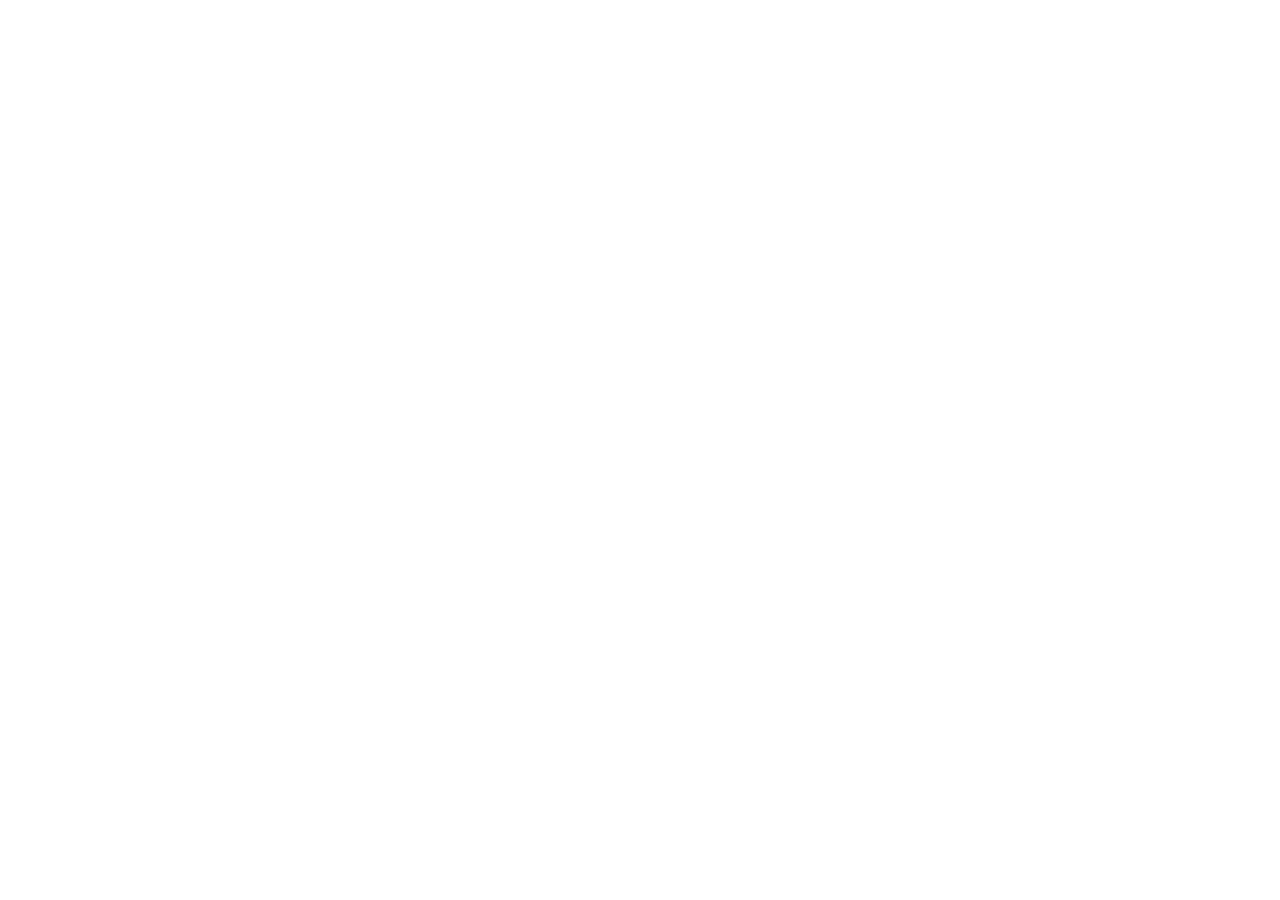
==== public/index.html @ 8d061d33 "Remove AI summaries so Dolly needs no API keys Summaries are now always generated in the browser fro" ====
<!doctype html>
<html lang="en">
<head>
  <meta charset="utf-8">
  <meta name="viewport" content="width=device-width, initial-scale=1, viewport-fit=cover">
  <title>Dolly — Record, polish, share</title>
  <meta name="description" content="Dolly: record your screen and camera, polish it with zooms, captions and instant summaries, and share.">
  <meta name="theme-color" content="#f5f5f7" media="(prefers-color-scheme: light)">
  <meta name="theme-color" content="#000000" media="(prefers-color-scheme: dark)">
  <link rel="icon" href="data:image/svg+xml,%3Csvg xmlns='http://www.w3.org/2000/svg' viewBox='0 0 32 32'%3E%3Cdefs%3E%3ClinearGradient id='g' x1='0' y1='0' x2='1' y2='1'%3E%3Cstop offset='0' stop-color='%237a78ff'/%3E%3Cstop offset='.45' stop-color='%235e5ce6'/%3E%3Cstop offset='1' stop-color='%23a35bf0'/%3E%3C/linearGradient%3E%3C/defs%3E%3Crect width='32' height='32' rx='9' fill='url(%23g)'/%3E%3Ccircle cx='16' cy='16' r='6' fill='white'/%3E%3C/svg%3E">
  <link rel="preconnect" href="https://fonts.googleapis.com">
  <link rel="preconnect" href="https://fonts.gstatic.com" crossorigin>
  <link href="https://fonts.googleapis.com/css2?family=Inter:wght@400;500;600;700&display=swap" rel="stylesheet">
  <link rel="stylesheet" href="css/tokens.css">
  <link rel="stylesheet" href="css/base.css">
  <link rel="stylesheet" href="css/home.css">
  <link rel="stylesheet" href="css/record.css">
  <link rel="stylesheet" href="css/editor.css">
  <link rel="stylesheet" href="css/panels.css">
  <link rel="stylesheet" href="css/timeline.css">
  <link rel="stylesheet" href="css/export.css">
  <link rel="stylesheet" href="css/share.css">
</head>
<body>
  <div id="app"></div>
  <noscript>Dolly needs JavaScript enabled.</noscript>
  <script type="module" src="js/main.js"></script>
</body>
</html>
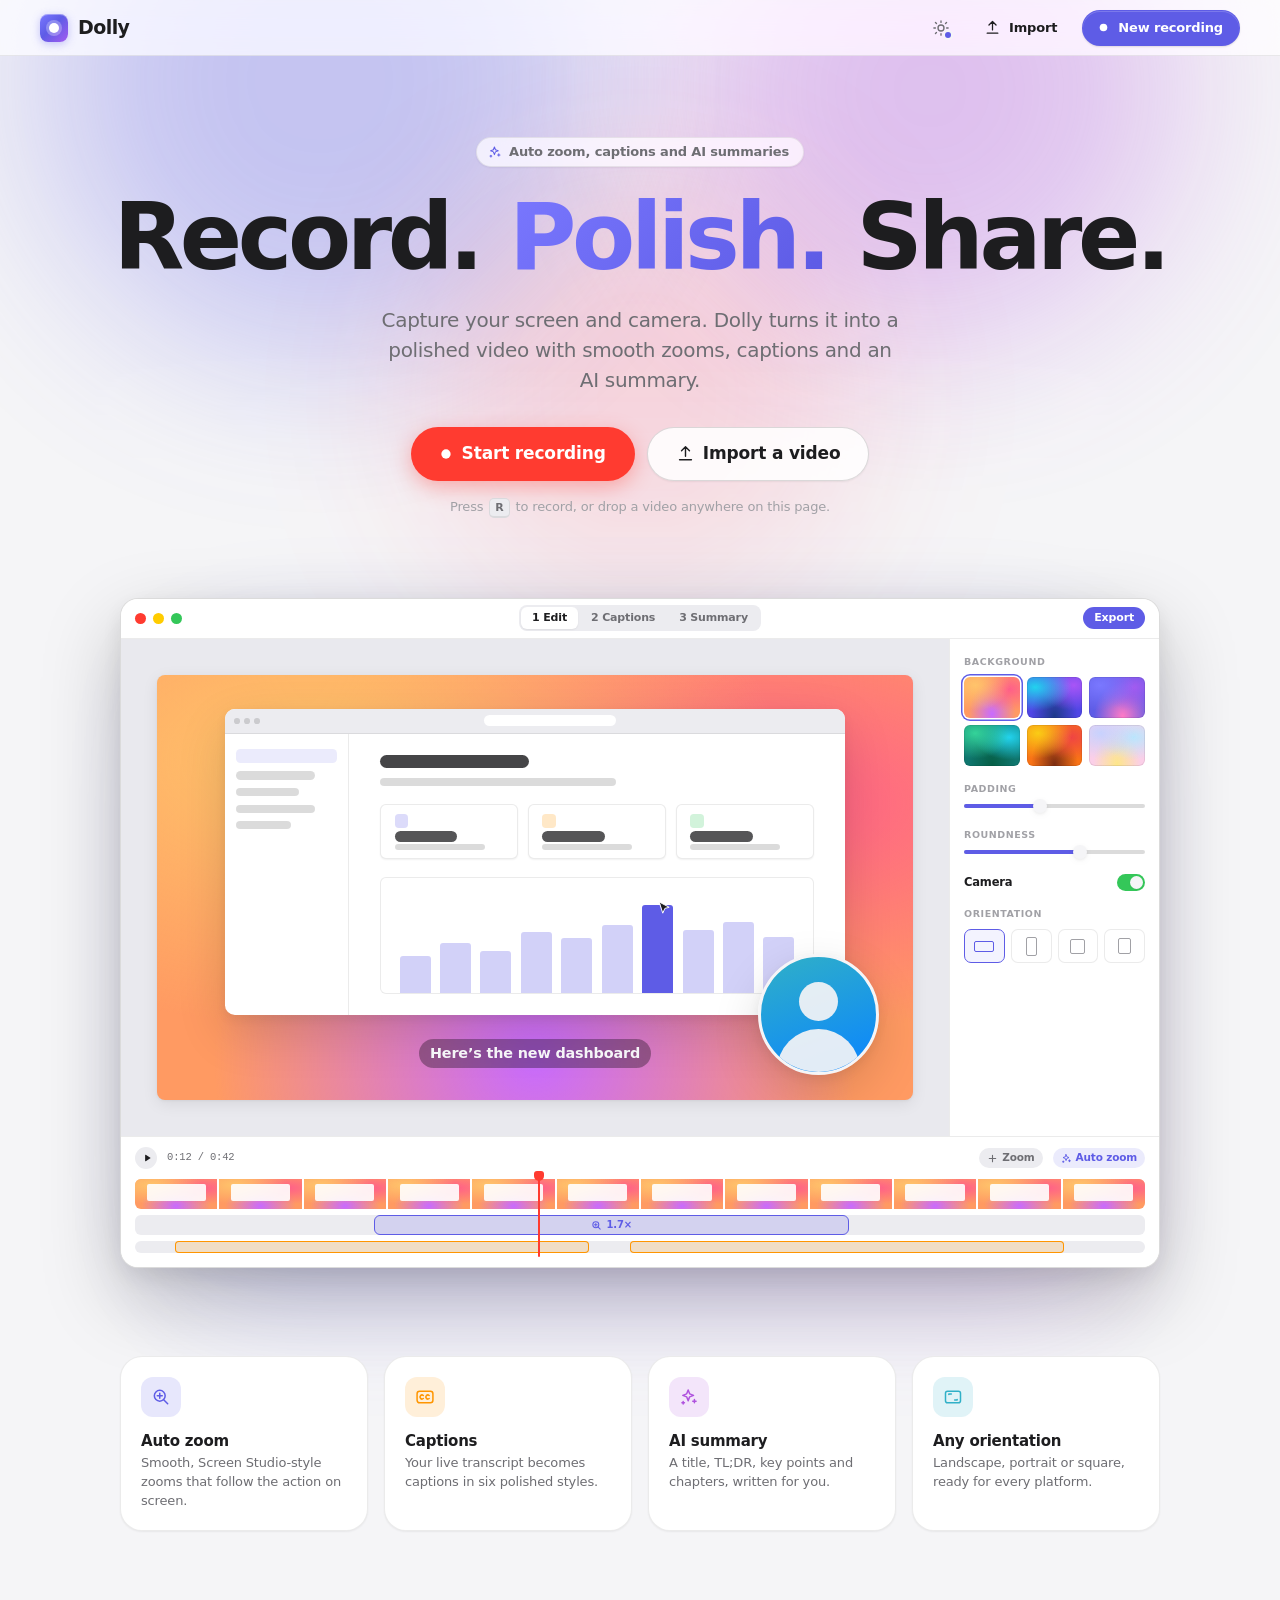
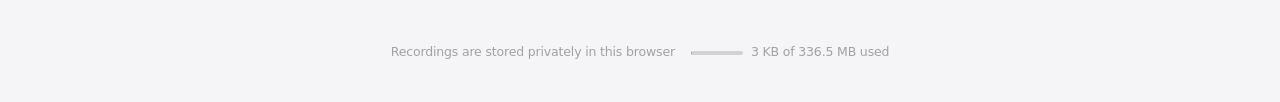
==== commit cd24cae4: "Dolly: screen recorder, editor and share links Loom-style recorder with a Screen Studio-style editor" ====
--- a/public/index.html
+++ b/public/index.html
@@ -4,7 +4,7 @@
   <meta charset="utf-8">
   <meta name="viewport" content="width=device-width, initial-scale=1, viewport-fit=cover">
   <title>Dolly — Record, polish, share</title>
-  <meta name="description" content="Dolly: record your screen and camera, polish it with zooms, captions and instant summaries, and share.">
+  <meta name="description" content="Dolly: record your screen and camera, polish it with zooms, captions and AI summaries, and share.">
   <meta name="theme-color" content="#f5f5f7" media="(prefers-color-scheme: light)">
   <meta name="theme-color" content="#000000" media="(prefers-color-scheme: dark)">
   <link rel="icon" href="data:image/svg+xml,%3Csvg xmlns='http://www.w3.org/2000/svg' viewBox='0 0 32 32'%3E%3Cdefs%3E%3ClinearGradient id='g' x1='0' y1='0' x2='1' y2='1'%3E%3Cstop offset='0' stop-color='%237a78ff'/%3E%3Cstop offset='.45' stop-color='%235e5ce6'/%3E%3Cstop offset='1' stop-color='%23a35bf0'/%3E%3C/linearGradient%3E%3C/defs%3E%3Crect width='32' height='32' rx='9' fill='url(%23g)'/%3E%3Ccircle cx='16' cy='16' r='6' fill='white'/%3E%3C/svg%3E">
--- a/public/css/tokens.css
+++ b/public/css/tokens.css
@@ -0,0 +1,187 @@
+/* Dolly design tokens — Apple-inspired, light + dark.
+   Every view stylesheet must use these variables; never hard-code colors. */
+
+:root {
+  color-scheme: light;
+
+  /* Brand */
+  --accent: #5e5ce6;            /* Dolly indigo */
+  --accent-hover: #4f4dd9;
+  --accent-pressed: #4341c4;
+  --accent-soft: rgba(94, 92, 230, 0.12);
+  --accent-softer: rgba(94, 92, 230, 0.07);
+  --accent-contrast: #ffffff;
+  --brand-gradient: linear-gradient(135deg, #7a78ff 0%, #5e5ce6 45%, #a35bf0 100%);
+
+  /* System colors */
+  --red: #ff3b30;
+  --red-soft: rgba(255, 59, 48, 0.12);
+  --orange: #ff9500;
+  --yellow: #ffcc00;
+  --green: #34c759;
+  --green-soft: rgba(52, 199, 89, 0.14);
+  --teal: #30b0c7;
+  --blue: #0a84ff;
+  --purple: #af52de;
+  --pink: #ff2d55;
+
+  /* Surfaces */
+  --bg: #f5f5f7;                /* page */
+  --bg-elevated: #ffffff;       /* cards, panels */
+  --bg-sunken: #ececf0;         /* wells, tracks */
+  --bg-hover: rgba(0, 0, 0, 0.04);
+  --bg-active: rgba(0, 0, 0, 0.07);
+  --material: rgba(255, 255, 255, 0.72);       /* frosted glass */
+  --material-thick: rgba(255, 255, 255, 0.86);
+  --scrim: rgba(0, 0, 0, 0.32);
+  --stage: #e9e9ee;             /* behind the editor preview */
+
+  /* Text */
+  --text: #1d1d1f;
+  --text-secondary: #6e6e73;
+  --text-tertiary: #a1a1a6;
+  --text-on-dark: #f5f5f7;
+
+  /* Lines */
+  --separator: rgba(0, 0, 0, 0.08);
+  --separator-strong: rgba(0, 0, 0, 0.14);
+  --focus-ring: 0 0 0 4px rgba(94, 92, 230, 0.28);
+
+  /* Editor tracks */
+  --track-zoom: #5e5ce6;
+  --track-zoom-soft: rgba(94, 92, 230, 0.18);
+  --track-caption: #ff9500;
+  --track-caption-soft: rgba(255, 149, 0, 0.18);
+  --playhead: #ff3b30;
+
+  /* Elevation */
+  --shadow-xs: 0 1px 2px rgba(0, 0, 0, 0.06);
+  --shadow-sm: 0 1px 3px rgba(0, 0, 0, 0.06), 0 2px 8px rgba(0, 0, 0, 0.04);
+  --shadow-md: 0 4px 16px rgba(0, 0, 0, 0.08), 0 1px 3px rgba(0, 0, 0, 0.05);
+  --shadow-lg: 0 18px 50px rgba(0, 0, 0, 0.14), 0 4px 12px rgba(0, 0, 0, 0.06);
+  --shadow-xl: 0 30px 80px rgba(0, 0, 0, 0.22), 0 8px 24px rgba(0, 0, 0, 0.08);
+
+  /* Shape */
+  --radius-xs: 6px;
+  --radius-sm: 8px;
+  --radius-md: 12px;
+  --radius-lg: 16px;
+  --radius-xl: 22px;
+  --radius-2xl: 28px;
+  --radius-pill: 999px;
+
+  /* Spacing (4pt grid) */
+  --space-1: 4px;
+  --space-2: 8px;
+  --space-3: 12px;
+  --space-4: 16px;
+  --space-5: 20px;
+  --space-6: 24px;
+  --space-8: 32px;
+  --space-10: 40px;
+  --space-12: 48px;
+  --space-16: 64px;
+
+  /* Type */
+  --font: -apple-system, BlinkMacSystemFont, "SF Pro Text", "SF Pro Display", "Inter", "Helvetica Neue", system-ui, sans-serif;
+  --font-display: -apple-system, BlinkMacSystemFont, "SF Pro Display", "Inter", "Helvetica Neue", system-ui, sans-serif;
+  --font-mono: ui-monospace, "SF Mono", SFMono-Regular, Menlo, monospace;
+  --text-xs: 11px;
+  --text-sm: 13px;
+  --text-md: 15px;
+  --text-lg: 17px;
+  --text-xl: 22px;
+  --text-2xl: 28px;
+  --text-3xl: 40px;
+  --text-4xl: 56px;
+
+  /* Motion */
+  --ease: cubic-bezier(0.25, 0.1, 0.25, 1);
+  --ease-out: cubic-bezier(0.16, 1, 0.3, 1);
+  --ease-spring: cubic-bezier(0.34, 1.56, 0.64, 1);
+  --dur-fast: 120ms;
+  --dur: 220ms;
+  --dur-slow: 420ms;
+
+  /* Layout */
+  --nav-height: 56px;
+  --inspector-width: 340px;
+}
+
+@media (prefers-color-scheme: dark) {
+  :root:not([data-theme="light"]) {
+    color-scheme: dark;
+    --accent: #7d7aff;
+    --accent-hover: #8f8cff;
+    --accent-pressed: #6c69f0;
+    --accent-soft: rgba(125, 122, 255, 0.18);
+    --accent-softer: rgba(125, 122, 255, 0.1);
+    --red: #ff453a;
+    --red-soft: rgba(255, 69, 58, 0.18);
+    --orange: #ff9f0a;
+    --green: #30d158;
+    --green-soft: rgba(48, 209, 88, 0.18);
+    --bg: #000000;
+    --bg-elevated: #1c1c1e;
+    --bg-sunken: #111113;
+    --bg-hover: rgba(255, 255, 255, 0.06);
+    --bg-active: rgba(255, 255, 255, 0.1);
+    --material: rgba(28, 28, 30, 0.72);
+    --material-thick: rgba(28, 28, 30, 0.88);
+    --scrim: rgba(0, 0, 0, 0.55);
+    --stage: #0b0b0d;
+    --text: #f5f5f7;
+    --text-secondary: #a1a1a6;
+    --text-tertiary: #6e6e73;
+    --separator: rgba(255, 255, 255, 0.09);
+    --separator-strong: rgba(255, 255, 255, 0.16);
+    --focus-ring: 0 0 0 4px rgba(125, 122, 255, 0.35);
+    --track-zoom: #7d7aff;
+    --track-zoom-soft: rgba(125, 122, 255, 0.24);
+    --track-caption: #ff9f0a;
+    --track-caption-soft: rgba(255, 159, 10, 0.22);
+    --shadow-xs: 0 1px 2px rgba(0, 0, 0, 0.4);
+    --shadow-sm: 0 1px 3px rgba(0, 0, 0, 0.4), 0 2px 8px rgba(0, 0, 0, 0.3);
+    --shadow-md: 0 4px 16px rgba(0, 0, 0, 0.45), 0 1px 3px rgba(0, 0, 0, 0.3);
+    --shadow-lg: 0 18px 50px rgba(0, 0, 0, 0.55), 0 4px 12px rgba(0, 0, 0, 0.35);
+    --shadow-xl: 0 30px 80px rgba(0, 0, 0, 0.65), 0 8px 24px rgba(0, 0, 0, 0.4);
+  }
+}
+
+:root[data-theme="dark"] {
+  color-scheme: dark;
+  --accent: #7d7aff;
+  --accent-hover: #8f8cff;
+  --accent-pressed: #6c69f0;
+  --accent-soft: rgba(125, 122, 255, 0.18);
+  --accent-softer: rgba(125, 122, 255, 0.1);
+  --red: #ff453a;
+  --red-soft: rgba(255, 69, 58, 0.18);
+  --orange: #ff9f0a;
+  --green: #30d158;
+  --green-soft: rgba(48, 209, 88, 0.18);
+  --bg: #000000;
+  --bg-elevated: #1c1c1e;
+  --bg-sunken: #111113;
+  --bg-hover: rgba(255, 255, 255, 0.06);
+  --bg-active: rgba(255, 255, 255, 0.1);
+  --material: rgba(28, 28, 30, 0.72);
+  --material-thick: rgba(28, 28, 30, 0.88);
+  --scrim: rgba(0, 0, 0, 0.55);
+  --stage: #0b0b0d;
+  --text: #f5f5f7;
+  --text-secondary: #a1a1a6;
+  --text-tertiary: #6e6e73;
+  --separator: rgba(255, 255, 255, 0.09);
+  --separator-strong: rgba(255, 255, 255, 0.16);
+  --focus-ring: 0 0 0 4px rgba(125, 122, 255, 0.35);
+  --track-zoom: #7d7aff;
+  --track-zoom-soft: rgba(125, 122, 255, 0.24);
+  --track-caption: #ff9f0a;
+  --track-caption-soft: rgba(255, 159, 10, 0.22);
+  --shadow-xs: 0 1px 2px rgba(0, 0, 0, 0.4);
+  --shadow-sm: 0 1px 3px rgba(0, 0, 0, 0.4), 0 2px 8px rgba(0, 0, 0, 0.3);
+  --shadow-md: 0 4px 16px rgba(0, 0, 0, 0.45), 0 1px 3px rgba(0, 0, 0, 0.3);
+  --shadow-lg: 0 18px 50px rgba(0, 0, 0, 0.55), 0 4px 12px rgba(0, 0, 0, 0.35);
+  --shadow-xl: 0 30px 80px rgba(0, 0, 0, 0.65), 0 8px 24px rgba(0, 0, 0, 0.4);
+}
--- a/public/css/base.css
+++ b/public/css/base.css
@@ -0,0 +1,260 @@
+/* Dolly base: reset, typography and shared components.
+   View-specific styles live in home.css / record.css / editor.css. */
+
+*, *::before, *::after { box-sizing: border-box; }
+html, body { height: 100%; }
+body {
+  margin: 0;
+  background: var(--bg);
+  color: var(--text);
+  font-family: var(--font);
+  font-size: var(--text-md);
+  line-height: 1.47;
+  letter-spacing: -0.011em;
+  -webkit-font-smoothing: antialiased;
+  -moz-osx-font-smoothing: grayscale;
+  text-rendering: optimizeLegibility;
+}
+img, svg, video, canvas { display: block; max-width: 100%; }
+button, input, select, textarea { font: inherit; color: inherit; letter-spacing: inherit; }
+button { cursor: pointer; }
+a { color: var(--accent); text-decoration: none; }
+a:hover { text-decoration: underline; }
+h1, h2, h3, h4 { margin: 0; font-family: var(--font-display); font-weight: 600; letter-spacing: -0.022em; line-height: 1.12; }
+p { margin: 0; }
+::selection { background: var(--accent-soft); }
+:focus-visible { outline: none; box-shadow: var(--focus-ring); }
+[hidden] { display: none !important; }
+
+#app { min-height: 100%; }
+
+/* Scrollbars */
+* { scrollbar-width: thin; scrollbar-color: var(--separator-strong) transparent; }
+*::-webkit-scrollbar { width: 10px; height: 10px; }
+*::-webkit-scrollbar-thumb { background: var(--separator-strong); border-radius: 10px; border: 3px solid transparent; background-clip: content-box; }
+
+/* Type helpers */
+.t-display { font-family: var(--font-display); font-size: var(--text-4xl); font-weight: 700; letter-spacing: -0.035em; line-height: 1.05; }
+.t-title { font-size: var(--text-2xl); font-weight: 600; letter-spacing: -0.025em; }
+.t-headline { font-size: var(--text-lg); font-weight: 600; letter-spacing: -0.02em; }
+.t-body { font-size: var(--text-md); }
+.t-caption { font-size: var(--text-sm); color: var(--text-secondary); }
+.t-micro { font-size: var(--text-xs); color: var(--text-tertiary); text-transform: uppercase; letter-spacing: 0.06em; font-weight: 600; }
+.t-mono { font-family: var(--font-mono); font-variant-numeric: tabular-nums; }
+.t-secondary { color: var(--text-secondary); }
+.t-gradient { background: var(--brand-gradient); -webkit-background-clip: text; background-clip: text; color: transparent; }
+
+/* Logo */
+.logo { display: inline-flex; align-items: center; gap: 10px; color: var(--text); font-weight: 650; font-size: 19px; letter-spacing: -0.03em; text-decoration: none !important; }
+.logo-mark { width: 28px; height: 28px; border-radius: 8px; background: var(--brand-gradient); display: grid; place-items: center; box-shadow: 0 2px 8px rgba(94, 92, 230, 0.35), inset 0 1px 0 rgba(255,255,255,0.35); }
+.logo-mark::after { content: ""; width: 10px; height: 10px; border-radius: 50%; background: #fff; box-shadow: 0 0 0 3px rgba(255,255,255,0.28); }
+
+/* Frosted nav */
+.nav {
+  position: sticky; top: 0; z-index: 50;
+  height: var(--nav-height);
+  display: flex; align-items: center; gap: var(--space-4);
+  padding: 0 var(--space-6);
+  background: var(--material);
+  backdrop-filter: saturate(180%) blur(20px);
+  -webkit-backdrop-filter: saturate(180%) blur(20px);
+  border-bottom: 1px solid var(--separator);
+}
+.nav-spacer { flex: 1; }
+
+/* Buttons */
+.btn {
+  --btn-h: 36px;
+  display: inline-flex; align-items: center; justify-content: center; gap: 8px;
+  height: var(--btn-h); padding: 0 16px;
+  border-radius: var(--radius-pill);
+  border: 1px solid transparent;
+  background: var(--bg-elevated);
+  color: var(--text);
+  font-size: var(--text-sm); font-weight: 560;
+  white-space: nowrap; user-select: none;
+  transition: background var(--dur-fast) var(--ease), transform var(--dur-fast) var(--ease), box-shadow var(--dur) var(--ease), opacity var(--dur) var(--ease), color var(--dur-fast) var(--ease);
+}
+.btn:active:not(:disabled) { transform: scale(0.97); }
+.btn:disabled { opacity: 0.45; cursor: not-allowed; }
+.btn svg { flex: none; }
+.btn-sm { --btn-h: 30px; padding: 0 12px; font-size: 12.5px; }
+.btn-lg { --btn-h: 46px; padding: 0 22px; font-size: var(--text-md); }
+.btn-xl { --btn-h: 54px; padding: 0 28px; font-size: var(--text-lg); font-weight: 600; }
+.btn-primary { background: var(--accent); color: var(--accent-contrast); box-shadow: 0 1px 2px rgba(0,0,0,0.12), inset 0 1px 0 rgba(255,255,255,0.18); }
+.btn-primary:hover:not(:disabled) { background: var(--accent-hover); }
+.btn-primary:active:not(:disabled) { background: var(--accent-pressed); }
+.btn-secondary { background: var(--bg-elevated); border-color: var(--separator-strong); box-shadow: var(--shadow-xs); }
+.btn-secondary:hover:not(:disabled) { background: var(--bg-hover); }
+.btn-tinted { background: var(--accent-soft); color: var(--accent); }
+.btn-tinted:hover:not(:disabled) { background: var(--accent-soft); filter: brightness(0.97); }
+.btn-ghost { background: transparent; }
+.btn-ghost:hover:not(:disabled) { background: var(--bg-hover); }
+.btn-danger { background: var(--red); color: #fff; }
+.btn-danger:hover:not(:disabled) { filter: brightness(0.95); }
+.btn-record { background: var(--red); color: #fff; box-shadow: 0 6px 20px rgba(255, 59, 48, 0.35); }
+.btn-record:hover:not(:disabled) { filter: brightness(1.05); }
+.btn-icon { width: var(--btn-h); padding: 0; border-radius: 50%; }
+.btn-icon.btn-square { border-radius: var(--radius-sm); }
+.btn-block { width: 100%; }
+
+/* Cards & panels */
+.card { background: var(--bg-elevated); border-radius: var(--radius-lg); box-shadow: var(--shadow-sm); border: 1px solid var(--separator); }
+.panel-section { padding: var(--space-5); border-bottom: 1px solid var(--separator); }
+.panel-section:last-child { border-bottom: 0; }
+.section-title { font-size: var(--text-xs); font-weight: 650; color: var(--text-secondary); text-transform: uppercase; letter-spacing: 0.06em; margin-bottom: var(--space-3); display: flex; align-items: center; justify-content: space-between; }
+
+/* Forms */
+.field { display: flex; flex-direction: column; gap: 6px; }
+.field + .field { margin-top: var(--space-4); }
+.label { font-size: var(--text-sm); font-weight: 560; color: var(--text); display: flex; justify-content: space-between; align-items: center; }
+.label .value { color: var(--text-secondary); font-weight: 500; font-variant-numeric: tabular-nums; }
+.input, .select, .textarea {
+  width: 100%; height: 36px; padding: 0 12px;
+  background: var(--bg-sunken); border: 1px solid transparent; border-radius: var(--radius-sm);
+  font-size: var(--text-sm); color: var(--text);
+  transition: border-color var(--dur-fast), box-shadow var(--dur-fast), background var(--dur-fast);
+}
+.textarea { height: auto; min-height: 80px; padding: 10px 12px; resize: vertical; line-height: 1.5; }
+.input:focus, .select:focus, .textarea:focus { outline: none; background: var(--bg-elevated); border-color: var(--accent); box-shadow: var(--focus-ring); }
+.select { appearance: none; -webkit-appearance: none; padding-right: 32px; cursor: pointer;
+  background-image: url("data:image/svg+xml,%3Csvg xmlns='http://www.w3.org/2000/svg' width='12' height='12' viewBox='0 0 24 24' fill='none' stroke='%238e8e93' stroke-width='2.5' stroke-linecap='round' stroke-linejoin='round'%3E%3Cpath d='m6 9 6 6 6-6'/%3E%3C/svg%3E");
+  background-repeat: no-repeat; background-position: right 12px center; }
+
+/* Segmented control (Apple style) */
+.segmented { display: flex; padding: 2px; gap: 2px; background: var(--bg-sunken); border-radius: 9px; position: relative; }
+.segmented button {
+  flex: 1; min-width: 0; height: 28px; padding: 0 10px; border: 0; border-radius: 7px;
+  background: transparent; color: var(--text-secondary);
+  font-size: 12.5px; font-weight: 560;
+  display: inline-flex; align-items: center; justify-content: center; gap: 6px;
+  transition: background var(--dur) var(--ease), color var(--dur) var(--ease), box-shadow var(--dur) var(--ease);
+}
+.segmented button:hover { color: var(--text); }
+.segmented button.active, .segmented button[aria-pressed="true"] { background: var(--bg-elevated); color: var(--text); box-shadow: 0 1px 3px rgba(0,0,0,0.12), 0 0 0 0.5px rgba(0,0,0,0.04); }
+.segmented.lg button { height: 34px; font-size: var(--text-sm); }
+
+/* Switch */
+.switch { position: relative; width: 42px; height: 26px; flex: none; display: inline-block; }
+.switch input { position: absolute; inset: 0; opacity: 0; margin: 0; cursor: pointer; z-index: 1; }
+.switch span { position: absolute; inset: 0; background: var(--separator-strong); border-radius: 26px; transition: background var(--dur) var(--ease); }
+.switch span::after { content: ""; position: absolute; width: 22px; height: 22px; top: 2px; left: 2px; border-radius: 50%; background: #fff; box-shadow: 0 2px 6px rgba(0,0,0,0.2); transition: transform var(--dur) var(--ease-out); }
+.switch input:checked + span { background: var(--green); }
+.switch input:checked + span::after { transform: translateX(16px); }
+.switch input:focus-visible + span { box-shadow: var(--focus-ring); }
+.toggle-row { display: flex; align-items: center; justify-content: space-between; gap: var(--space-3); min-height: 32px; font-size: var(--text-sm); font-weight: 520; }
+.toggle-row + .toggle-row { margin-top: var(--space-2); }
+
+/* Range slider */
+input[type="range"].slider { -webkit-appearance: none; appearance: none; width: 100%; height: 22px; background: transparent; cursor: pointer; --fill: 50%; }
+input[type="range"].slider::-webkit-slider-runnable-track { height: 4px; border-radius: 4px; background: linear-gradient(to right, var(--accent) var(--fill), var(--separator-strong) var(--fill)); }
+input[type="range"].slider::-webkit-slider-thumb { -webkit-appearance: none; width: 20px; height: 20px; margin-top: -8px; border-radius: 50%; background: #fff; box-shadow: 0 1px 4px rgba(0,0,0,0.25), 0 0 0 0.5px rgba(0,0,0,0.08); transition: transform var(--dur-fast); }
+input[type="range"].slider:active::-webkit-slider-thumb { transform: scale(1.1); }
+input[type="range"].slider::-moz-range-track { height: 4px; border-radius: 4px; background: var(--separator-strong); }
+input[type="range"].slider::-moz-range-progress { height: 4px; border-radius: 4px; background: var(--accent); }
+input[type="range"].slider::-moz-range-thumb { width: 20px; height: 20px; border: 0; border-radius: 50%; background: #fff; box-shadow: 0 1px 4px rgba(0,0,0,0.25); }
+
+/* Chips, badges, kbd */
+.chip { display: inline-flex; align-items: center; gap: 6px; height: 28px; padding: 0 12px; border-radius: var(--radius-pill); background: var(--bg-sunken); color: var(--text-secondary); font-size: 12.5px; font-weight: 560; border: 1px solid transparent; }
+.chip.active { background: var(--accent-soft); color: var(--accent); }
+.badge { display: inline-flex; align-items: center; gap: 4px; height: 20px; padding: 0 8px; border-radius: var(--radius-pill); font-size: 11px; font-weight: 650; background: var(--bg-sunken); color: var(--text-secondary); letter-spacing: 0.01em; }
+.badge-accent { background: var(--accent-soft); color: var(--accent); }
+.badge-red { background: var(--red-soft); color: var(--red); }
+.badge-green { background: var(--green-soft); color: var(--green); }
+.kbd { display: inline-flex; align-items: center; justify-content: center; min-width: 20px; height: 20px; padding: 0 5px; border-radius: 5px; font: 600 11px var(--font); color: var(--text-secondary); background: var(--bg-sunken); border: 1px solid var(--separator); border-bottom-width: 2px; }
+
+/* Swatches (backgrounds, colors) */
+.swatch-grid { display: grid; grid-template-columns: repeat(6, 1fr); gap: 8px; }
+.swatch { aspect-ratio: 1; border-radius: 10px; border: 0; padding: 0; position: relative; box-shadow: inset 0 0 0 1px rgba(0,0,0,0.08); transition: transform var(--dur-fast) var(--ease); background-size: cover; background-position: center; }
+.swatch:hover { transform: scale(1.06); }
+.swatch.active { box-shadow: 0 0 0 2px var(--bg-elevated), 0 0 0 4px var(--accent); }
+
+/* Option cards (caption styles, aspect ratios, sources) */
+.option-grid { display: grid; grid-template-columns: repeat(2, 1fr); gap: 10px; }
+.option-card { display: flex; flex-direction: column; gap: 8px; padding: 10px; border-radius: var(--radius-md); background: var(--bg-elevated); border: 1px solid var(--separator); text-align: left; transition: border-color var(--dur-fast), box-shadow var(--dur), transform var(--dur-fast); }
+.option-card:hover { border-color: var(--separator-strong); box-shadow: var(--shadow-sm); }
+.option-card.active { border-color: var(--accent); box-shadow: 0 0 0 3px var(--accent-soft); }
+.option-card .option-title { font-size: var(--text-sm); font-weight: 600; }
+.option-card .option-desc { font-size: 12px; color: var(--text-secondary); line-height: 1.35; }
+
+/* Components with their own box-shadow replace the global :focus-visible ring; restore it.
+   Must come after the component rules above so it wins at equal specificity. */
+.btn:focus-visible,
+.swatch:focus-visible,
+.option-card:focus-visible,
+.segmented button:focus-visible { box-shadow: var(--focus-ring); }
+.swatch.active:focus-visible { box-shadow: 0 0 0 2px var(--bg-elevated), 0 0 0 4px var(--accent), 0 0 0 8px var(--accent-soft); }
+
+/* Modal */
+.modal-backdrop { position: fixed; inset: 0; z-index: 200; background: var(--scrim); backdrop-filter: blur(8px); -webkit-backdrop-filter: blur(8px); display: grid; place-items: center; padding: var(--space-6); animation: fade-in var(--dur) var(--ease) both; }
+.modal { width: min(520px, 100%); max-height: calc(100vh - 48px); overflow: auto; background: var(--bg-elevated); border-radius: var(--radius-xl); box-shadow: var(--shadow-xl); border: 1px solid var(--separator); animation: modal-in var(--dur-slow) var(--ease-out) both; }
+.modal-header { padding: var(--space-6) var(--space-6) 0; display: flex; align-items: flex-start; justify-content: space-between; gap: var(--space-4); }
+.modal-header h2 { font-size: var(--text-xl); }
+.modal-header p { margin-top: 4px; color: var(--text-secondary); font-size: var(--text-sm); }
+.modal-body { padding: var(--space-6); }
+.modal-body:empty { padding: var(--space-6) 0 0; } /* confirm-only dialogs: a header-to-footer spacer, not a 48px band */
+.modal-footer { padding: 0 var(--space-6) var(--space-6); display: flex; justify-content: flex-end; gap: var(--space-2); }
+
+/* Popover menu */
+.menu { position: fixed; z-index: 300; min-width: 200px; padding: 6px; background: var(--material-thick); backdrop-filter: saturate(180%) blur(24px); -webkit-backdrop-filter: saturate(180%) blur(24px); border-radius: var(--radius-md); border: 1px solid var(--separator); box-shadow: var(--shadow-lg); animation: pop-in var(--dur) var(--ease-out) both; }
+.menu button { width: 100%; display: flex; align-items: center; gap: 10px; padding: 8px 10px; border: 0; border-radius: 7px; background: transparent; font-size: var(--text-sm); text-align: left; color: var(--text); }
+.menu button:hover { background: var(--accent); color: #fff; }
+.menu button.danger { color: var(--red); }
+.menu button.danger:hover { background: var(--red); color: #fff; }
+.menu button:focus-visible { background: var(--accent); color: #fff; box-shadow: none; }
+.menu button.danger:focus-visible { background: var(--red); color: #fff; }
+.menu hr { border: 0; height: 1px; background: var(--separator); margin: 5px 4px; }
+
+/* Toasts */
+.toast-stack { position: fixed; left: 50%; bottom: 28px; transform: translateX(-50%); z-index: 400; display: flex; flex-direction: column; align-items: center; gap: 8px; pointer-events: none; }
+.toast { pointer-events: auto; display: flex; align-items: center; gap: 10px; padding: 10px 16px; border-radius: var(--radius-pill); background: rgba(29, 29, 31, 0.92); color: #f5f5f7; font-size: var(--text-sm); font-weight: 520; box-shadow: var(--shadow-lg); backdrop-filter: blur(20px); animation: toast-in var(--dur-slow) var(--ease-out) both; }
+.toast.leaving { animation: toast-out var(--dur) var(--ease) both; }
+.toast .toast-icon { display: grid; place-items: center; }
+.toast.success .toast-icon { color: var(--green); }
+.toast.error .toast-icon { color: var(--red); }
+/* Persistent toasts (duration <= 0) carry a dismiss button. Toasts are dark in both themes,
+   so it follows the toast's own text color. */
+.toast.is-persistent { padding-right: 8px; }
+.toast .toast-close { --btn-h: 26px; flex: none; background: transparent; color: inherit; opacity: 0.7; }
+.toast .toast-close:hover:not(:disabled) { background: color-mix(in srgb, currentColor 14%, transparent); opacity: 1; }
+
+/* Tooltip: <button data-tip="Undo" data-tip-pos="bottom"> */
+[data-tip] { position: relative; }
+[data-tip]:hover::after {
+  content: attr(data-tip); position: absolute; left: 50%; bottom: calc(100% + 8px); transform: translateX(-50%);
+  white-space: nowrap; padding: 5px 9px; border-radius: 7px; background: rgba(29,29,31,0.94); color: #f5f5f7;
+  font-size: 11.5px; font-weight: 520; letter-spacing: 0; pointer-events: none; z-index: 500; box-shadow: var(--shadow-md);
+  animation: fade-in var(--dur-fast) var(--ease) 350ms both;
+}
+[data-tip][data-tip-pos="bottom"]:hover::after { bottom: auto; top: calc(100% + 8px); }
+
+/* Progress & loading */
+.spinner { width: 18px; height: 18px; border-radius: 50%; border: 2px solid var(--separator-strong); border-top-color: var(--accent); animation: spin 0.8s linear infinite; flex: none; }
+.progress { height: 6px; border-radius: 6px; background: var(--bg-sunken); overflow: hidden; }
+.progress > div { height: 100%; background: var(--brand-gradient); border-radius: inherit; transition: width var(--dur) var(--ease); }
+.skeleton { background: linear-gradient(90deg, var(--bg-sunken) 0%, var(--bg-hover) 50%, var(--bg-sunken) 100%); background-size: 200% 100%; animation: shimmer 1.4s ease-in-out infinite; border-radius: var(--radius-sm); }
+
+/* Empty state */
+.empty-state { display: flex; flex-direction: column; align-items: center; text-align: center; gap: var(--space-3); padding: var(--space-12) var(--space-6); color: var(--text-secondary); }
+.empty-state .empty-icon { width: 56px; height: 56px; border-radius: 16px; display: grid; place-items: center; background: var(--accent-soft); color: var(--accent); margin-bottom: var(--space-2); }
+.empty-state h3 { color: var(--text); font-size: var(--text-lg); }
+
+.divider { height: 1px; background: var(--separator); border: 0; margin: var(--space-4) 0; }
+.row { display: flex; align-items: center; gap: var(--space-2); }
+.grow { flex: 1; min-width: 0; }
+.sr-only { position: absolute; width: 1px; height: 1px; overflow: hidden; clip: rect(0 0 0 0); white-space: nowrap; }
+
+/* Keyframes */
+@keyframes spin { to { transform: rotate(360deg); } }
+@keyframes fade-in { from { opacity: 0; } to { opacity: 1; } }
+@keyframes modal-in { from { opacity: 0; transform: translateY(12px) scale(0.97); } to { opacity: 1; transform: none; } }
+@keyframes pop-in { from { opacity: 0; transform: scale(0.96); } to { opacity: 1; transform: none; } }
+@keyframes toast-in { from { opacity: 0; transform: translateY(16px) scale(0.96); } to { opacity: 1; transform: none; } }
+@keyframes toast-out { to { opacity: 0; transform: translateY(8px) scale(0.98); } }
+@keyframes shimmer { from { background-position: 200% 0; } to { background-position: -200% 0; } }
+@keyframes pulse-rec { 0%, 100% { opacity: 1; } 50% { opacity: 0.35; } }
+@keyframes rise-in { from { opacity: 0; transform: translateY(14px); } to { opacity: 1; transform: none; } }
+
+@media (prefers-reduced-motion: reduce) {
+  *, *::before, *::after { animation-duration: 1ms !important; animation-iteration-count: 1 !important; transition-duration: 1ms !important; }
+}
--- a/public/css/home.css
+++ b/public/css/home.css
@@ -0,0 +1,741 @@
+/* Home / library view. Every class is prefixed .home-* (see ARCHITECTURE.md). */
+
+.home {
+  --home-max: 1200px;
+  --home-gutter: var(--space-6);
+  --home-glow-opacity: 0.32;
+  position: relative;
+  min-height: 100vh;
+  min-height: 100dvh;
+  display: flex;
+  flex-direction: column;
+  isolation: isolate;
+}
+.home a.btn:hover { text-decoration: none; }
+
+/* ---------- Ambient glow (CSS-only mesh) ---------- */
+
+.home-glow {
+  position: absolute; top: 0; left: 0; right: 0;
+  height: 1000px;
+  overflow: hidden;
+  pointer-events: none;
+  z-index: -1;
+  -webkit-mask-image: linear-gradient(to bottom, black 35%, transparent 100%);
+  mask-image: linear-gradient(to bottom, black 35%, transparent 100%);
+  transition: opacity var(--dur-slow) var(--ease), height var(--dur-slow) var(--ease);
+}
+.home[data-state="library"] .home-glow,
+.home[data-state="loading"] .home-glow,
+.home[data-state="error"] .home-glow { height: 480px; opacity: 0.5; }
+.home-glow-blob {
+  position: absolute;
+  border-radius: 50%;
+  filter: blur(90px);
+  opacity: var(--home-glow-opacity);
+  will-change: transform;
+}
+.home-glow-a { width: 560px; height: 560px; top: -200px; left: calc(50% - 600px); background: var(--accent); animation: home-drift-a 22s ease-in-out infinite alternate; }
+.home-glow-b { width: 500px; height: 500px; top: -160px; left: calc(50% + 40px); background: var(--purple); animation: home-drift-b 27s ease-in-out infinite alternate; }
+.home-glow-c { width: 440px; height: 440px; top: 180px; left: calc(50% - 220px); background: var(--pink); opacity: calc(var(--home-glow-opacity) * 0.55); animation: home-drift-c 31s ease-in-out infinite alternate; }
+
+@keyframes home-drift-a { from { transform: translate3d(0, 0, 0) scale(1); } to { transform: translate3d(90px, 50px, 0) scale(1.12); } }
+@keyframes home-drift-b { from { transform: translate3d(0, 0, 0) scale(1.05); } to { transform: translate3d(-80px, 70px, 0) scale(0.95); } }
+@keyframes home-drift-c { from { transform: translate3d(-40px, 0, 0) scale(0.95); } to { transform: translate3d(60px, -50px, 0) scale(1.1); } }
+
+/* ---------- Nav ---------- */
+
+.home-nav {
+  gap: var(--space-2);
+  padding-inline: max(var(--home-gutter), calc((100% - var(--home-max)) / 2));
+}
+.home-nav .logo { margin-right: var(--space-4); flex: none; }
+.home-nav-btn { flex: none; }
+.home-nav-new svg { margin-left: -2px; }
+
+.home-search { position: relative; display: flex; align-items: center; flex: 0 1 248px; min-width: 0; margin-right: var(--space-2); }
+.home-search-icon { position: absolute; left: 10px; display: grid; color: var(--text-tertiary); pointer-events: none; }
+.home-search-input.input { height: 32px; padding: 0 32px; border-radius: 9px; background: var(--bg-hover); }
+.home-search-input.input:hover { background: var(--bg-active); }
+.home-search-input.input:focus { background: var(--bg-elevated); }
+.home-search-input::-webkit-search-cancel-button,
+.home-search-input::-webkit-search-decoration { -webkit-appearance: none; appearance: none; display: none; }
+.home-search-input::placeholder { color: var(--text-tertiary); }
+.home-search-kbd { position: absolute; right: 7px; height: 18px; min-width: 18px; font-size: 10.5px; pointer-events: none; transition: opacity var(--dur-fast) var(--ease); }
+.home-search:focus-within .home-search-kbd { opacity: 0; }
+.home-search-clear {
+  position: absolute; right: 7px;
+  width: 18px; height: 18px; padding: 0; border: 0; border-radius: 50%;
+  display: grid; place-items: center;
+  background: var(--text-tertiary); color: var(--bg-elevated);
+  transition: background var(--dur-fast) var(--ease);
+}
+.home-search-clear:hover { background: var(--text-secondary); }
+
+.home-theme { color: var(--text-secondary); flex: none; }
+.home-theme:hover:not(:disabled) { color: var(--text); }
+.home-theme.is-auto::before {
+  content: ""; position: absolute; right: 7px; bottom: 7px;
+  width: 6px; height: 6px; border-radius: 50%;
+  background: var(--accent); box-shadow: 0 0 0 2px var(--bg);
+}
+
+/* ---------- Layout ---------- */
+
+.home-main {
+  flex: 1;
+  width: 100%;
+  max-width: calc(var(--home-max) + 2 * var(--home-gutter));
+  margin: 0 auto;
+  padding: 0 var(--home-gutter) var(--space-12);
+}
+.home-rise { animation: rise-in 720ms var(--ease-out) both; }
+
+/* ---------- Interrupted-recording banner ---------- */
+
+.home-recover-host {
+  width: 100%;
+  max-width: calc(var(--home-max) + 2 * var(--home-gutter));
+  margin: 0 auto;
+  padding: var(--space-5) var(--home-gutter) 0;
+}
+.home-recover {
+  display: flex;
+  align-items: center;
+  gap: var(--space-3) var(--space-4);
+  padding: var(--space-3) var(--space-3) var(--space-3) var(--space-4);
+  border-radius: var(--radius-lg);
+  background: var(--material-thick);
+  -webkit-backdrop-filter: saturate(180%) blur(20px);
+  backdrop-filter: saturate(180%) blur(20px);
+  border: 1px solid var(--separator);
+  box-shadow: var(--shadow-sm);
+}
+.home-recover-icon {
+  flex: none;
+  width: 36px;
+  height: 36px;
+  border-radius: 50%;
+  display: grid;
+  place-items: center;
+  color: var(--orange);
+  background: color-mix(in srgb, var(--orange) 15%, transparent);
+}
+.home-recover-text { flex: 1; min-width: 0; }
+.home-recover-title { font-size: var(--text-md); letter-spacing: -0.012em; line-height: 1.3; }
+.home-recover-sub { margin-top: 2px; font-size: var(--text-sm); color: var(--text-secondary); }
+.home-recover-actions { flex: none; display: flex; align-items: center; gap: var(--space-2); }
+.home-recover-go { gap: 6px; }
+.home-recover-spinner { width: 13px; height: 13px; border-width: 1.5px; border-color: color-mix(in srgb, currentColor 25%, transparent); border-top-color: currentColor; }
+
+/* Toasts with an action (e.g. "Recovered … Open"); the toast itself lives in <body>. */
+.home-toast-msg { display: inline-flex; flex-wrap: wrap; align-items: center; gap: var(--space-2) var(--space-3); }
+
+/* ---------- Empty state: hero ---------- */
+
+.home-empty { padding-bottom: var(--space-8); }
+.home-hero { display: flex; flex-direction: column; align-items: center; text-align: center; padding-top: clamp(48px, 9vh, 104px); }
+.home-eyebrow {
+  display: inline-flex; align-items: center; gap: 7px;
+  height: 30px; padding: 0 14px 0 11px;
+  border-radius: var(--radius-pill);
+  background: var(--material); border: 1px solid var(--separator); box-shadow: var(--shadow-xs);
+  -webkit-backdrop-filter: saturate(180%) blur(12px); backdrop-filter: saturate(180%) blur(12px);
+  color: var(--text-secondary); font-size: var(--text-sm); font-weight: 560;
+}
+.home-eyebrow svg { color: var(--accent); }
+.home-hero-title {
+  margin-top: var(--space-6);
+  font-family: var(--font-display);
+  font-size: clamp(44px, 8.4vw, 92px);
+  font-weight: 700;
+  letter-spacing: -0.048em;
+  line-height: 1.02;
+  text-wrap: balance;
+}
+.home-hero-accent {
+  background: var(--brand-gradient);
+  background-size: 200% 200%;
+  -webkit-background-clip: text; background-clip: text;
+  -webkit-text-fill-color: transparent; color: transparent;
+  padding: 0 0.02em 0.06em;
+  animation: home-sheen 9s ease-in-out infinite alternate;
+}
+@keyframes home-sheen { from { background-position: 0% 50%; } to { background-position: 100% 50%; } }
+.home-hero-sub {
+  margin-top: var(--space-5);
+  max-width: 600px;
+  font-size: clamp(17px, 1.7vw, 20px);
+  line-height: 1.5;
+  letter-spacing: -0.016em;
+  color: var(--text-secondary);
+  text-wrap: pretty;
+}
+.home-hero-ctas { margin-top: var(--space-8); display: flex; flex-wrap: wrap; justify-content: center; gap: var(--space-3); }
+.home-cta { min-width: 214px; }
+.home-cta.btn-record svg { margin-left: -2px; }
+.home-cta.btn-secondary { background: var(--material-thick); -webkit-backdrop-filter: blur(12px); backdrop-filter: blur(12px); }
+.home-cta.btn-secondary:hover:not(:disabled) { background: var(--bg-elevated); }
+.home-hero-hint { margin-top: var(--space-4); font-size: var(--text-sm); color: var(--text-tertiary); }
+.home-hero-hint .kbd { margin: 0 2px; }
+
+/* ---------- Empty state: feature tiles ---------- */
+
+.home-features {
+  list-style: none;
+  margin: clamp(48px, 7vw, 88px) auto 0;
+  padding: 0;
+  max-width: 1040px;
+  display: grid;
+  grid-template-columns: repeat(4, minmax(0, 1fr));
+  gap: var(--space-4);
+}
+.home-feature {
+  padding: var(--space-5);
+  border-radius: var(--radius-xl);
+  background: var(--bg-elevated);
+  border: 1px solid var(--separator);
+  box-shadow: var(--shadow-xs);
+}
+.home-feature-icon {
+  width: 40px; height: 40px; border-radius: 12px;
+  display: grid; place-items: center;
+  margin-bottom: var(--space-4);
+  color: var(--home-tint);
+  background: var(--accent-soft);
+  background: color-mix(in srgb, var(--home-tint) 15%, transparent);
+}
+.home-feature-title { font-size: var(--text-md); font-weight: 600; letter-spacing: -0.015em; }
+.home-feature-text { margin-top: 4px; font-size: var(--text-sm); line-height: 1.45; color: var(--text-secondary); }
+
+.home-tint-accent { --home-tint: var(--accent); }
+.home-tint-orange { --home-tint: var(--orange); }
+.home-tint-purple { --home-tint: var(--purple); }
+.home-tint-teal { --home-tint: var(--teal); }
+.home-tint-green { --home-tint: var(--green); }
+
+/* ---------- Empty state: faux editor window ---------- */
+
+.home-mock-wrap { position: relative; width: 100%; max-width: 1040px; margin: clamp(48px, 7vw, 80px) auto 0; }
+.home-mock-wrap::before {
+  content: ""; position: absolute; inset: 10% 6% -3%; z-index: -1;
+  border-radius: 48px;
+  background: var(--brand-gradient);
+  filter: blur(64px);
+  opacity: 0.26;
+}
+.home-mock {
+  border-radius: 18px;
+  background: var(--bg-elevated);
+  border: 1px solid var(--separator-strong);
+  box-shadow: var(--shadow-xl);
+  overflow: hidden;
+  user-select: none;
+}
+
+.home-mock-bar {
+  height: 40px;
+  display: grid; grid-template-columns: 1fr auto 1fr; align-items: center;
+  padding: 0 14px;
+  background: var(--material-thick);
+  border-bottom: 1px solid var(--separator);
+}
+.home-mock-lights { display: flex; gap: 7px; }
+.home-mock-lights i { width: 11px; height: 11px; border-radius: 50%; background: var(--red); }
+.home-mock-lights i:nth-child(2) { background: var(--yellow); }
+.home-mock-lights i:nth-child(3) { background: var(--green); }
+.home-mock-steps { display: flex; gap: 2px; padding: 2px; border-radius: 8px; background: var(--bg-sunken); font-size: 11px; font-weight: 560; color: var(--text-secondary); }
+.home-mock-steps span { padding: 3px 11px; border-radius: 6px; white-space: nowrap; }
+.home-mock-steps .is-active { background: var(--bg-elevated); color: var(--text); box-shadow: var(--shadow-xs); }
+.home-mock-bar-end { justify-self: end; display: flex; align-items: center; }
+.home-mock-export {
+  display: inline-flex; align-items: center; height: 22px; padding: 0 11px;
+  border-radius: var(--radius-pill); background: var(--accent); color: var(--accent-contrast);
+  font-size: 11px; font-weight: 600;
+}
+
+.home-mock-main { display: grid; grid-template-columns: minmax(0, 1fr) 210px; }
+.home-mock-stage { display: grid; place-items: center; padding: clamp(14px, 3.2vw, 36px); background: var(--stage); }
+
+.home-mock-canvas {
+  position: relative;
+  width: 100%;
+  aspect-ratio: 16 / 9;
+  border-radius: 8px;
+  overflow: hidden;
+  container-type: inline-size;
+  box-shadow: var(--shadow-md);
+}
+
+/* The "recorded" app window inside the output frame. */
+.home-mock-screen {
+  position: absolute; left: 9%; right: 9%; top: 8%; bottom: 20%;
+  border-radius: 8px; border-radius: 1.3cqw;
+  overflow: hidden;
+  background: var(--bg-elevated);
+  box-shadow: var(--shadow-lg);
+}
+.home-mock-zoomer {
+  position: absolute; inset: 0;
+  transform-origin: 0 0;
+  animation: home-mock-zoom 10s infinite;
+}
+/* Crop is clamped inside the frame, like the renderer: focus (70%, 66%) at 1.7x. */
+@keyframes home-mock-zoom {
+  0%, 20% { transform: scale(1) translate(0, 0); animation-timing-function: cubic-bezier(0.65, 0, 0.35, 1); }
+  32%, 62% { transform: scale(1.7) translate(-40.6%, -36.6%); animation-timing-function: cubic-bezier(0.65, 0, 0.35, 1); }
+  74%, 100% { transform: scale(1) translate(0, 0); }
+}
+.home-mock-zoomer > * { position: absolute; }
+
+.home-mock-appbar {
+  left: 0; right: 0; top: 0; height: 8%;
+  display: flex; align-items: center; gap: 0.6cqw; padding: 0 1.2cqw;
+  background: var(--bg-sunken);
+  border-bottom: 1px solid var(--separator);
+}
+.home-mock-appbar i { width: 0.75cqw; height: 0.75cqw; border-radius: 50%; background: var(--separator-strong); }
+.home-mock-appbar b { margin-left: auto; margin-right: auto; width: 22%; height: 46%; border-radius: var(--radius-pill); background: var(--bg-elevated); }
+
+.home-mock-side {
+  left: 0; top: 8%; bottom: 0; width: 20%;
+  display: flex; flex-direction: column; gap: 1.1cqw;
+  padding: 2cqw 1.4cqw;
+  border-right: 1px solid var(--separator);
+}
+.home-mock-side i { height: 1.1cqw; width: 78%; border-radius: var(--radius-pill); background: var(--separator-strong); }
+.home-mock-side i:nth-child(3) { width: 62%; }
+.home-mock-side i:nth-child(5) { width: 54%; }
+.home-mock-side i.is-active { width: 100%; height: 1.9cqw; border-radius: 0.6cqw; background: var(--accent-soft); }
+
+.home-mock-heading { left: 25%; top: 15%; width: 24%; height: 4.4%; border-radius: var(--radius-pill); background: var(--text); opacity: 0.82; }
+.home-mock-subheading { left: 25%; top: 22.5%; width: 38%; height: 2.6%; border-radius: var(--radius-pill); background: var(--separator-strong); }
+
+.home-mock-stats { left: 25%; right: 5%; top: 31%; height: 18%; display: grid; grid-template-columns: repeat(3, 1fr); gap: 2.2%; }
+.home-mock-stat {
+  position: relative;
+  border-radius: 0.8cqw;
+  border: 1px solid var(--separator);
+  background: var(--bg-elevated);
+  box-shadow: var(--shadow-xs);
+}
+.home-mock-stat span {
+  position: absolute; left: 10%; top: 18%; width: 1.8cqw; height: 1.8cqw; border-radius: 0.5cqw;
+  background: var(--accent-soft);
+  background: color-mix(in srgb, var(--home-tint) 22%, transparent);
+}
+.home-mock-stat b { position: absolute; left: 10%; top: 50%; width: 46%; height: 1.4cqw; border-radius: var(--radius-pill); background: var(--text); opacity: 0.75; }
+.home-mock-stat i { position: absolute; left: 10%; top: 74%; width: 66%; height: 0.8cqw; border-radius: var(--radius-pill); background: var(--separator-strong); }
+
+.home-mock-chart {
+  left: 25%; right: 5%; top: 55%; bottom: 7%;
+  display: flex; align-items: flex-end; gap: 2.4%;
+  padding: 3% 3% 0;
+  border-radius: 0.8cqw;
+  border: 1px solid var(--separator);
+  background: var(--bg-elevated);
+}
+.home-mock-chart i { flex: 1; border-radius: 0.4cqw 0.4cqw 0 0; background: var(--accent); opacity: 0.28; }
+.home-mock-chart i.is-focus { opacity: 1; }
+
+.home-mock-cursor {
+  left: 70%; top: 63%;
+  width: 16px; height: 16px; width: 2.2cqw; height: 2.2cqw;
+  margin: -0.25cqw 0 0 -0.45cqw;
+  color: var(--text);
+  animation: home-mock-cursor 10s cubic-bezier(0.45, 0, 0.25, 1) infinite;
+  z-index: 2;
+}
+.home-mock-cursor svg { width: 100%; height: 100%; fill: var(--text); stroke: var(--bg-elevated); }
+.home-mock-cursor::after {
+  content: ""; position: absolute; left: 0; top: 0;
+  width: 2.6cqw; height: 2.6cqw; margin: -1.1cqw 0 0 -0.9cqw;
+  border-radius: 50%;
+  border: 0.3cqw solid var(--accent);
+  opacity: 0;
+  animation: home-mock-click 10s ease-out infinite;
+}
+@keyframes home-mock-cursor {
+  0% { left: 40%; top: 84%; }
+  16%, 64% { left: 70%; top: 63%; }
+  84% { left: 54%; top: 40%; }
+  100% { left: 40%; top: 84%; }
+}
+@keyframes home-mock-click {
+  0%, 17% { opacity: 0; transform: scale(0.3); }
+  19% { opacity: 0.9; transform: scale(0.6); }
+  27%, 100% { opacity: 0; transform: scale(1.7); }
+}
+
+.home-mock-cam {
+  position: absolute; right: 4.5%; bottom: 6%;
+  width: 16%; aspect-ratio: 1;
+  border-radius: 50%;
+  border: 2px solid var(--text-on-dark); border-width: 0.45cqw;
+  overflow: hidden;
+  background: linear-gradient(160deg, var(--teal), var(--blue));
+  box-shadow: var(--shadow-lg);
+}
+.home-mock-face::before,
+.home-mock-face::after { content: ""; position: absolute; background: var(--text-on-dark); opacity: 0.92; }
+.home-mock-face::before { left: 33%; top: 22%; width: 34%; height: 34%; border-radius: 50%; }
+.home-mock-face::after { left: 14%; top: 63%; width: 72%; height: 52%; border-radius: 50% 50% 0 0 / 70% 70% 0 0; }
+
+.home-mock-caption { position: absolute; left: 20%; right: 20%; bottom: 6%; height: 10%; display: grid; place-items: center; }
+.home-mock-cap {
+  grid-area: 1 / 1;
+  padding: 0.5cqw 1.5cqw;
+  border-radius: var(--radius-pill);
+  background: var(--scrim);
+  -webkit-backdrop-filter: blur(8px); backdrop-filter: blur(8px);
+  color: var(--text-on-dark);
+  font-size: 12px; font-size: 1.9cqw;
+  font-weight: 600;
+  letter-spacing: -0.01em;
+  white-space: nowrap;
+}
+.home-mock-cap-a { animation: home-cap-a 10s ease infinite; }
+.home-mock-cap-b { opacity: 0; animation: home-cap-b 10s ease infinite; }
+@keyframes home-cap-a { 0%, 44% { opacity: 1; transform: none; } 48%, 97% { opacity: 0; transform: translateY(15%); } 100% { opacity: 1; transform: none; } }
+@keyframes home-cap-b { 0%, 46% { opacity: 0; transform: translateY(15%); } 50%, 94% { opacity: 1; transform: none; } 98%, 100% { opacity: 0; } }
+
+.home-mock-inspector {
+  display: flex; flex-direction: column; gap: 16px;
+  padding: 16px 14px;
+  border-left: 1px solid var(--separator);
+  background: var(--bg-elevated);
+  font-size: 11.5px; font-weight: 560; color: var(--text);
+}
+.home-mock-label { margin-bottom: 8px; font-size: 9.5px; font-weight: 650; letter-spacing: 0.06em; text-transform: uppercase; color: var(--text-tertiary); }
+.home-mock-swatches { display: grid; grid-template-columns: repeat(3, 1fr); gap: 7px; }
+.home-mock-swatches i { aspect-ratio: 1.35; border-radius: 6px; box-shadow: inset 0 0 0 1px var(--separator); }
+.home-mock-swatches i.is-active { box-shadow: 0 0 0 1.5px var(--bg-elevated), 0 0 0 3px var(--accent); }
+.home-mock-slider { position: relative; height: 4px; margin: 6px 0 4px; border-radius: 4px; background: var(--separator-strong); }
+.home-mock-slider b { position: absolute; left: 0; top: 0; bottom: 0; width: var(--v); border-radius: inherit; background: var(--accent); }
+.home-mock-slider i {
+  position: absolute; top: 50%; left: var(--v);
+  width: 14px; height: 14px; margin: -7px 0 0 -7px; border-radius: 50%;
+  background: var(--text-on-dark); box-shadow: var(--shadow-sm);
+}
+.home-mock-row { display: flex; align-items: center; justify-content: space-between; }
+.home-mock-switch { position: relative; width: 28px; height: 17px; border-radius: 17px; background: var(--green); }
+.home-mock-switch::after {
+  content: ""; position: absolute; top: 2px; right: 2px; width: 13px; height: 13px; border-radius: 50%;
+  background: var(--text-on-dark); box-shadow: var(--shadow-xs);
+}
+.home-mock-aspects { display: grid; grid-template-columns: repeat(4, 1fr); gap: 6px; }
+.home-mock-aspects i {
+  display: grid; place-items: center; height: 34px;
+  border-radius: 7px; border: 1px solid var(--separator); background: var(--bg-elevated);
+}
+.home-mock-aspects i::after { content: ""; border: 1.5px solid var(--text-tertiary); border-radius: 2px; }
+.home-mock-aspects .home-mock-a169::after { width: 20px; height: 11px; }
+.home-mock-aspects .home-mock-a916::after { width: 11px; height: 19px; }
+.home-mock-aspects .home-mock-a11::after { width: 15px; height: 15px; }
+.home-mock-aspects .home-mock-a45::after { width: 13px; height: 16px; }
+.home-mock-aspects i.is-active { border-color: var(--accent); background: var(--accent-softer); }
+.home-mock-aspects i.is-active::after { border-color: var(--accent); }
+
+.home-mock-timeline { padding: 10px 14px 14px; border-top: 1px solid var(--separator); background: var(--bg-elevated); }
+.home-mock-transport { display: flex; align-items: center; gap: 10px; margin-bottom: 10px; font-size: 10.5px; color: var(--text-secondary); }
+.home-mock-play { width: 22px; height: 22px; border-radius: 50%; display: grid; place-items: center; background: var(--bg-sunken); color: var(--text); }
+.home-mock-play svg { margin-left: 1px; }
+.home-mock-time { font-family: var(--font-mono); font-variant-numeric: tabular-nums; }
+.home-mock-spacer { flex: 1; }
+.home-mock-chip {
+  display: inline-flex; align-items: center; gap: 4px; height: 20px; padding: 0 8px;
+  border-radius: var(--radius-pill); background: var(--bg-sunken); color: var(--text-secondary); font-weight: 600;
+}
+.home-mock-chip:last-child { background: var(--accent-soft); color: var(--accent); }
+.home-mock-tracks { position: relative; display: grid; gap: 6px; }
+.home-mock-film { display: flex; gap: 2px; height: 30px; overflow: hidden; border-radius: 6px; }
+.home-mock-film i { position: relative; flex: 1; }
+.home-mock-film i::after {
+  content: ""; position: absolute; left: 14%; right: 14%; top: 16%; bottom: 26%;
+  border-radius: 2px; background: var(--bg-elevated); opacity: 0.9;
+}
+.home-mock-track { position: relative; height: 20px; border-radius: 6px; background: var(--bg-sunken); }
+.home-mock-track-caps { height: 12px; }
+.home-mock-zoom {
+  position: absolute; top: 0; bottom: 0; left: 23.7%; width: 47%;
+  display: flex; align-items: center; justify-content: center; gap: 4px;
+  border-radius: 6px; border: 1px solid var(--track-zoom);
+  background: var(--track-zoom-soft); color: var(--track-zoom);
+  font-size: 10px; font-weight: 650; font-variant-numeric: tabular-nums;
+}
+.home-mock-capblock { position: absolute; top: 0; bottom: 0; border-radius: 4px; background: var(--track-caption-soft); box-shadow: inset 0 0 0 1px var(--track-caption); }
+.home-mock-capblock-a { left: 4%; width: 41%; }
+.home-mock-capblock-b { left: 49%; width: 43%; }
+.home-mock-playhead {
+  position: absolute; top: -4px; bottom: -4px; left: 40%;
+  width: 2px; margin-left: -1px; border-radius: 2px;
+  background: var(--playhead);
+  animation: home-mock-playhead 10s linear infinite;
+}
+.home-mock-playhead::before {
+  content: ""; position: absolute; top: -4px; left: 50%;
+  width: 10px; height: 10px; margin-left: -5px;
+  border-radius: 3px 3px 50% 50%;
+  background: var(--playhead);
+}
+@keyframes home-mock-playhead { from { left: 3%; } to { left: 97%; } }
+
+/* ---------- Library ---------- */
+
+.home-library { padding-top: clamp(28px, 5vw, 48px); }
+.home-lib-head { display: flex; align-items: flex-end; justify-content: space-between; gap: var(--space-4); margin-bottom: var(--space-6); }
+.home-lib-title { font-size: clamp(28px, 3.4vw, 36px); font-weight: 700; letter-spacing: -0.032em; }
+.home-lib-count { margin-top: 4px; font-size: var(--text-sm); color: var(--text-secondary); font-variant-numeric: tabular-nums; }
+
+.home-grid {
+  display: grid;
+  grid-template-columns: repeat(auto-fill, minmax(min(100%, 264px), 1fr));
+  gap: var(--space-6) var(--space-5);
+}
+
+.home-card {
+  position: relative;
+  display: flex; flex-direction: column;
+  min-width: 0;
+  border-radius: var(--radius-lg);
+  background: var(--bg-elevated);
+  border: 1px solid var(--separator);
+  box-shadow: var(--shadow-xs);
+  transition: transform var(--dur) var(--ease-out), box-shadow var(--dur) var(--ease-out), opacity var(--dur) var(--ease);
+}
+.home-card:hover { transform: translateY(-3px); box-shadow: var(--shadow-lg); }
+.home-card-enter { animation: rise-in 560ms var(--ease-out) both; }
+.home-card.is-deleting { opacity: 0.5; pointer-events: none; }
+
+.home-card-thumb {
+  position: relative;
+  aspect-ratio: 16 / 9;
+  overflow: hidden;
+  border-radius: calc(var(--radius-lg) - 1px) calc(var(--radius-lg) - 1px) 0 0;
+  background: var(--bg-sunken);
+}
+.home-card-thumb img { width: 100%; height: 100%; object-fit: cover; transition: transform var(--dur-slow) var(--ease-out); }
+.home-card:hover .home-card-thumb img { transform: scale(1.035); }
+.home-card-thumb::after {
+  content: ""; position: absolute; inset: 0;
+  background: var(--scrim);
+  opacity: 0;
+  transition: opacity var(--dur) var(--ease);
+}
+.home-card:hover .home-card-thumb::after { opacity: 0.5; }
+.home-card-placeholder { width: 100%; height: 100%; display: grid; place-items: center; background-size: cover; }
+.home-card-placeholder span {
+  width: 44px; height: 44px; border-radius: 50%;
+  display: grid; place-items: center;
+  background: var(--scrim); color: var(--text-on-dark);
+}
+.home-card-play {
+  position: absolute; left: 50%; top: 50%; z-index: 1;
+  width: 50px; height: 50px; margin: -25px 0 0 -25px;
+  display: grid; place-items: center;
+  border-radius: 50%;
+  background: var(--material-thick);
+  -webkit-backdrop-filter: saturate(180%) blur(14px); backdrop-filter: saturate(180%) blur(14px);
+  color: var(--text);
+  box-shadow: var(--shadow-md);
+  opacity: 0;
+  transform: scale(0.8);
+  transition: opacity var(--dur) var(--ease), transform var(--dur-slow) var(--ease-spring);
+}
+.home-card-play svg { margin-left: 3px; }
+.home-card:hover .home-card-play,
+.home-card:focus-within .home-card-play { opacity: 1; transform: none; }
+.home-card-duration {
+  position: absolute; right: 8px; bottom: 8px; z-index: 1;
+  display: inline-flex; align-items: center;
+  height: 22px; padding: 0 8px;
+  border-radius: var(--radius-pill);
+  /* Two scrim layers keep the label legible over bright thumbnails in light mode. */
+  background: linear-gradient(var(--scrim), var(--scrim)) var(--scrim);
+  -webkit-backdrop-filter: saturate(160%) blur(12px); backdrop-filter: saturate(160%) blur(12px);
+  color: var(--text-on-dark);
+  font-size: 11.5px; font-weight: 600; letter-spacing: 0.01em;
+  font-variant-numeric: tabular-nums;
+}
+
+/* Has a share link (project.share). */
+.home-card-shared {
+  position: absolute; left: 8px; top: 8px; z-index: 1;
+  display: inline-flex; align-items: center; gap: 4px;
+  height: 22px; padding: 0 8px 0 7px;
+  border-radius: var(--radius-pill);
+  background: var(--material-thick);
+  -webkit-backdrop-filter: saturate(180%) blur(12px); backdrop-filter: saturate(180%) blur(12px);
+  box-shadow: var(--shadow-xs);
+  color: var(--accent);
+  font-size: 11px; font-weight: 650; letter-spacing: 0.01em;
+}
+.home-card-shared > span { display: grid; }
+
+.home-card-meta { display: flex; align-items: center; gap: var(--space-2); padding: 12px 8px 13px 14px; min-width: 0; }
+.home-card-text { flex: 1; min-width: 0; }
+.home-card-link {
+  display: block;
+  font-size: 14.5px; font-weight: 600; letter-spacing: -0.012em;
+  color: var(--text);
+  white-space: nowrap; overflow: hidden; text-overflow: ellipsis;
+  text-decoration: none !important;
+}
+/* Stretched link: the whole card is one click/tab target. */
+.home-card-link::after { content: ""; position: absolute; inset: 0; z-index: 1; border-radius: var(--radius-lg); }
+.home-card-link:focus-visible { box-shadow: none; }
+.home-card-link:focus-visible::after { box-shadow: var(--focus-ring); }
+.home-card-link.home-flash { animation: home-flash 1100ms var(--ease-out); }
+@keyframes home-flash { from { color: var(--accent); } }
+.home-card-sub { display: flex; align-items: center; gap: 7px; margin-top: 2px; font-size: 12.5px; color: var(--text-secondary); }
+.home-card-date { white-space: nowrap; }
+.home-card-flag { position: relative; z-index: 2; display: grid; color: var(--text-tertiary); }
+.home-card-more { position: relative; z-index: 2; flex: none; color: var(--text-tertiary); }
+.home-card:hover .home-card-more,
+.home-card-more:focus-visible { color: var(--text-secondary); }
+
+.home-no-results { padding-top: var(--space-16); }
+
+.home-error { min-height: 60vh; justify-content: center; }
+.home-error p { max-width: 420px; }
+.home-error-actions { display: flex; flex-wrap: wrap; justify-content: center; gap: var(--space-2); margin-top: var(--space-3); }
+
+/* Skeleton */
+.home-card-skel { box-shadow: none; pointer-events: none; }
+.home-card-skel:hover { transform: none; box-shadow: none; }
+.home-skel-thumb { aspect-ratio: 16 / 9; border-radius: calc(var(--radius-lg) - 1px) calc(var(--radius-lg) - 1px) 0 0; }
+.home-skel-line { height: 12px; width: 72%; border-radius: 6px; }
+.home-skel-short { width: 38%; margin-top: 8px; }
+.home-skel-title { width: 150px; height: 34px; border-radius: 9px; }
+.home-skel-count { width: 120px; margin-top: 10px; }
+
+/* ---------- Footer ---------- */
+
+.home-footer {
+  display: flex; flex-wrap: wrap; align-items: center; justify-content: center;
+  gap: 6px 16px;
+  padding: var(--space-8) var(--home-gutter) var(--space-10);
+  font-size: 12.5px;
+  color: var(--text-tertiary);
+  text-align: center;
+}
+.home-storage { display: inline-flex; align-items: center; gap: 8px; font-variant-numeric: tabular-nums; }
+.home-meter { width: 52px; height: 4px; border-radius: 4px; overflow: hidden; background: var(--separator-strong); }
+.home-meter span { display: block; height: 100%; border-radius: inherit; background: var(--text-tertiary); }
+
+/* ---------- Drop overlay ---------- */
+
+.home-drop {
+  position: fixed; inset: 0; z-index: 150;
+  display: grid; place-items: stretch;
+  padding: var(--space-5);
+  background: var(--material);
+  -webkit-backdrop-filter: saturate(180%) blur(18px); backdrop-filter: saturate(180%) blur(18px);
+  pointer-events: none;
+  animation: fade-in 180ms var(--ease) both;
+}
+.home-drop-frame {
+  display: flex; flex-direction: column; align-items: center; justify-content: center;
+  gap: var(--space-2);
+  border: 2px dashed var(--accent);
+  border-radius: var(--radius-2xl);
+  background: var(--accent-softer);
+  text-align: center;
+  animation: pop-in 280ms var(--ease-out) both;
+}
+.home-drop-icon {
+  width: 76px; height: 76px; margin-bottom: var(--space-3);
+  display: grid; place-items: center;
+  border-radius: 24px;
+  background: var(--brand-gradient); color: var(--accent-contrast);
+  box-shadow: var(--shadow-lg);
+  animation: home-bob 1.8s ease-in-out infinite;
+}
+.home-drop-title { font-size: var(--text-2xl); font-weight: 700; letter-spacing: -0.03em; }
+.home-drop-text { font-size: var(--text-md); color: var(--text-secondary); }
+.home-drop.is-reject .home-drop-frame { border-color: var(--red); background: var(--red-soft); }
+.home-drop.is-reject .home-drop-icon { background: var(--red); animation: none; }
+@keyframes home-bob { 0%, 100% { transform: translateY(0); } 50% { transform: translateY(-6px); } }
+
+/* ---------- Import progress toast (lives in body, outside .home) ---------- */
+
+.home-import-toast {
+  --home-toast-track: var(--separator-strong);
+  width: min(360px, calc(100vw - 32px));
+  padding: 12px 18px 12px 14px;
+  gap: 12px;
+  border-radius: var(--radius-lg);
+}
+@supports (color: color-mix(in srgb, red 50%, transparent)) {
+  .home-import-toast { --home-toast-track: color-mix(in srgb, var(--text-on-dark) 20%, transparent); }
+}
+.home-import-spinner {
+  flex: none; width: 20px; height: 20px; border-radius: 50%;
+  border: 2px solid var(--home-toast-track);
+  border-top-color: var(--text-on-dark);
+  animation: spin 0.8s linear infinite;
+}
+.home-import-body { flex: 1; min-width: 0; display: grid; gap: 6px; }
+.home-import-title { font-weight: 600; white-space: nowrap; overflow: hidden; text-overflow: ellipsis; }
+.home-import-progress { height: 4px; background: var(--home-toast-track); }
+.home-import-step { font-size: 12px; opacity: 0.68; }
+.home-import-toast.home-nudge { animation: home-nudge 360ms var(--ease) both; }
+@keyframes home-nudge {
+  0%, 100% { transform: none; }
+  20% { transform: translateX(-6px); }
+  40% { transform: translateX(5px); }
+  60% { transform: translateX(-3px); }
+  80% { transform: translateX(2px); }
+}
+
+/* ---------- Responsive ---------- */
+
+@media (max-width: 960px) {
+  .home-features { grid-template-columns: repeat(2, minmax(0, 1fr)); }
+}
+@media (max-width: 860px) {
+  .home-mock-main { grid-template-columns: minmax(0, 1fr); }
+  .home-mock-inspector { display: none; }
+}
+@media (max-width: 720px) {
+  .home { --home-gutter: var(--space-4); }
+  .home-nav .logo { margin-right: var(--space-2); }
+  .home-btn-label { display: none; }
+  .home-nav-btn { width: var(--btn-h); padding: 0; border-radius: 50%; }
+  .home-nav-new svg { margin-left: 0; }
+  .home-search { margin-right: 0; }
+  .home-search-kbd { display: none; }
+  .home-grid { gap: var(--space-5) var(--space-4); }
+}
+@media (max-width: 560px) {
+  .home-mock-bar { grid-template-columns: 1fr auto; }
+  .home-mock-steps { display: none; }
+  .home-mock-chip { display: none; }
+  .home-mock-stage { padding: 12px; }
+  .home-hero-ctas { width: 100%; max-width: 420px; }
+  .home-cta { flex: 1 1 100%; min-width: 0; }
+  .home-recover { flex-wrap: wrap; }
+  .home-recover-text { flex-basis: calc(100% - 52px); }
+  .home-recover-actions { width: 100%; justify-content: flex-end; }
+  .home-features { grid-template-columns: minmax(0, 1fr); }
+  .home-glow-blob { filter: blur(70px); }
+  .home-glow-a { width: 380px; height: 380px; left: calc(50% - 330px); }
+  .home-glow-b { width: 340px; height: 340px; left: calc(50% - 10px); }
+  .home-glow-c { width: 300px; height: 300px; left: calc(50% - 150px); }
+}
+@media (max-width: 440px) {
+  .home-nav .logo { font-size: 0; gap: 0; }
+}
+/* No keyboard shortcut or drag-and-drop on touch-only devices. */
+@media (hover: none) and (pointer: coarse) {
+  .home-hero-hint { display: none; }
+}
+
+@media (prefers-reduced-motion: reduce) {
+  .home-glow-blob,
+  .home-hero-accent,
+  .home-mock *,
+  .home-mock *::before,
+  .home-mock *::after,
+  .home-drop-icon { animation: none !important; }
+}
--- a/public/css/record.css
+++ b/public/css/record.css
@@ -0,0 +1,442 @@
+/* Recording: setup card, live HUD, 3-2-1 countdown and the "Preparing your video…" state.
+   Every color comes from tokens.css so light and dark both work. */
+
+/* ------------------------------------------------------------ Setup page */
+
+.rec-page { min-height: 100vh; min-height: 100dvh; display: flex; flex-direction: column; }
+
+.rec-nav { gap: var(--space-3); }
+.rec-nav .logo { font-size: 17px; }
+.rec-back { gap: 2px; padding-left: 8px; margin-left: -8px; color: var(--text-secondary); }
+.rec-back:hover { color: var(--text); text-decoration: none; }
+.rec-nav-note { display: inline-flex; align-items: center; gap: 6px; font-size: 12px; font-weight: 520; color: var(--text-secondary); }
+.rec-nav-note svg { color: var(--green); }
+
+.rec-main {
+  position: relative; isolation: isolate; flex: 1;
+  display: flex; justify-content: center; align-items: flex-start;
+  padding: var(--space-10) var(--space-4) var(--space-12);
+}
+.rec-glow { position: absolute; inset: 0; z-index: -1; overflow: hidden; pointer-events: none; }
+.rec-glow::before, .rec-glow::after {
+  content: ""; position: absolute; left: 50%; border-radius: 50%; filter: blur(40px);
+}
+.rec-glow::before {
+  top: 40px; width: 760px; height: 560px; transform: translateX(-58%);
+  background: radial-gradient(closest-side, var(--accent-soft), transparent);
+}
+.rec-glow::after {
+  top: 300px; width: 560px; height: 460px; transform: translateX(-12%);
+  background: radial-gradient(closest-side, var(--red-soft), transparent); opacity: 0.75;
+}
+
+.rec-card {
+  width: min(560px, 100%);
+  display: flex; flex-direction: column; gap: var(--space-5);
+  padding: var(--space-6) var(--space-6) 0;
+  border-radius: var(--radius-xl);
+  box-shadow: var(--shadow-lg);
+  animation: rise-in var(--dur-slow) var(--ease-out) both;
+}
+.rec-head { display: flex; flex-direction: column; gap: 6px; }
+.rec-title { font-size: var(--text-2xl); font-weight: 700; letter-spacing: -0.032em; }
+.rec-sub { font-size: 14px; color: var(--text-secondary); }
+
+.rec-fieldset { min-width: 0; margin: 0; padding: 0; border: 0; display: flex; flex-direction: column; gap: var(--space-4); }
+
+/* Mode picker */
+.rec-modes button { gap: 7px; }
+.rec-mode-icon { display: grid; place-items: center; transition: color var(--dur) var(--ease); }
+.rec-modes button.active .rec-mode-icon { color: var(--accent); }
+.rec-modes button:disabled { opacity: 0.4; cursor: not-allowed; }
+.rec-mode-label { overflow: hidden; text-overflow: ellipsis; white-space: nowrap; }
+
+/* Preview: stylized desktop + live camera bubble, or a large camera view in 'cam' mode */
+.rec-preview {
+  position: relative; isolation: isolate; overflow: hidden;
+  aspect-ratio: 16 / 9;
+  border-radius: var(--radius-lg);
+  background: var(--bg-sunken);
+  box-shadow: inset 0 0 0 1px var(--separator);
+}
+.rec-desk {
+  position: absolute; inset: 0;
+  background:
+    radial-gradient(120% 90% at 8% 0%, var(--accent-soft), transparent 60%),
+    radial-gradient(80% 80% at 100% 15%, var(--red-soft), transparent 55%),
+    radial-gradient(100% 90% at 50% 115%, var(--accent-softer), transparent 60%),
+    var(--bg-sunken);
+  transition: opacity var(--dur-slow) var(--ease-out), transform var(--dur-slow) var(--ease-out);
+}
+.rec-preview[data-mode="cam"] .rec-desk { opacity: 0; transform: scale(1.05); }
+.rec-desk-window {
+  position: absolute; left: 7%; top: 11%; width: 64%; height: 76%;
+  display: flex; flex-direction: column; overflow: hidden;
+  background: var(--bg-elevated);
+  border: 1px solid var(--separator);
+  border-radius: 10px;
+  box-shadow: var(--shadow-md);
+}
+.rec-desk-bar { flex: none; height: 18px; display: flex; align-items: center; gap: 5px; padding: 0 9px; border-bottom: 1px solid var(--separator); }
+.rec-desk-bar i { width: 7px; height: 7px; border-radius: 50%; background: var(--red); }
+.rec-desk-bar i:nth-child(2) { background: var(--yellow); }
+.rec-desk-bar i:nth-child(3) { background: var(--green); }
+.rec-desk-url { width: 34%; height: 7px; margin: 0 auto; border-radius: 4px; background: var(--bg-sunken); }
+.rec-desk-body { flex: 1; min-height: 0; display: flex; }
+.rec-desk-side { width: 24%; display: flex; flex-direction: column; gap: 7px; padding: 10px 8px; border-right: 1px solid var(--separator); }
+.rec-desk-side i { height: 6px; border-radius: 3px; background: var(--bg-sunken); }
+.rec-desk-side i:first-child { background: var(--accent-soft); }
+.rec-desk-side i:nth-child(2n) { width: 70%; }
+.rec-desk-content { flex: 1; min-width: 0; display: flex; flex-direction: column; gap: 7px; padding: 11px 13px 13px; }
+.rec-desk-heading { width: 46%; height: 9px; border-radius: 5px; background: var(--separator-strong); }
+.rec-desk-line { height: 6px; border-radius: 3px; background: var(--bg-sunken); }
+.rec-desk-line.is-short { width: 72%; }
+.rec-desk-cards { flex: 1; min-height: 0; display: grid; grid-template-columns: repeat(3, 1fr); gap: 7px; margin-top: 4px; }
+.rec-desk-cards i { border-radius: 7px; background: var(--bg-sunken); }
+.rec-desk-cards i:first-child { background: var(--accent-soft); }
+.rec-desk-cursor { position: absolute; left: 52%; top: 55%; color: var(--text); animation: rec-cursor 7s var(--ease) infinite; }
+.rec-desk-cursor svg path { fill: var(--bg-elevated); }
+@keyframes rec-cursor {
+  0%, 100% { transform: translate(0, 0); }
+  30% { transform: translate(22px, -14px); }
+  62% { transform: translate(-12px, 10px); }
+}
+
+.rec-cam {
+  position: absolute; z-index: 1; overflow: hidden;
+  /* A square bubble inside the 16:9 preview: 21% of the width = 37.33% of the height. */
+  right: 3.5%; bottom: 6.2%; width: 21%; height: 37.33%;
+  border-radius: 50%;
+  background: var(--bg-elevated);
+  box-shadow: 0 0 0 3px var(--accent-contrast), var(--shadow-lg);
+  transition:
+    width var(--dur-slow) var(--ease-out), height var(--dur-slow) var(--ease-out),
+    right var(--dur-slow) var(--ease-out), bottom var(--dur-slow) var(--ease-out),
+    border-radius var(--dur-slow) var(--ease-out), box-shadow var(--dur-slow) var(--ease-out),
+    opacity var(--dur) var(--ease), transform var(--dur-slow) var(--ease-out);
+}
+.rec-preview[data-mode="cam"] .rec-cam { right: 0; bottom: 0; width: 100%; height: 100%; border-radius: 0; box-shadow: none; background: var(--bg-sunken); }
+.rec-preview[data-mode="screen"] .rec-cam { opacity: 0; transform: scale(0.6); pointer-events: none; }
+.rec-cam[data-status="loading"] {
+  background: linear-gradient(90deg, var(--bg-sunken) 0%, var(--bg-hover) 50%, var(--bg-sunken) 100%);
+  background-size: 200% 100%;
+  animation: shimmer 1.4s ease-in-out infinite;
+}
+.rec-cam-video {
+  position: absolute; inset: 0; width: 100%; height: 100%; max-width: none;
+  object-fit: cover; transform: scaleX(-1);
+  opacity: 0; transition: opacity var(--dur) var(--ease);
+}
+.rec-cam[data-status="live"] .rec-cam-video { opacity: 1; }
+.rec-cam-ph {
+  position: absolute; inset: 0; padding: var(--space-3);
+  display: flex; flex-direction: column; align-items: center; justify-content: center; gap: var(--space-2);
+  text-align: center; color: var(--text-secondary);
+}
+.rec-cam[data-status="live"] .rec-cam-ph { display: none; }
+.rec-cam-icon { width: 44px; height: 44px; border-radius: 50%; display: grid; place-items: center; background: var(--bg-sunken); color: var(--text-secondary); }
+.rec-cam[data-status="loading"] .rec-cam-icon { background: transparent; color: var(--text-tertiary); }
+.rec-cam-msg, .rec-cam-ph .btn { display: none; }
+.rec-preview[data-mode="cam"] .rec-cam-icon { width: 56px; height: 56px; background: var(--bg-elevated); box-shadow: var(--shadow-sm); }
+/* Text only fits once the bubble has grown, so it fades in after the resize. */
+.rec-preview[data-mode="cam"] .rec-cam-msg { display: block; max-width: 320px; font-size: var(--text-sm); animation: fade-in var(--dur) var(--ease) 320ms both; }
+.rec-preview[data-mode="cam"] .rec-cam[data-status="error"] .rec-cam-ph .btn:not([hidden]) { display: inline-flex; margin-top: var(--space-1); animation: fade-in var(--dur) var(--ease) 320ms both; }
+
+/* Grouped lists (macOS System Settings style) */
+.rec-group {
+  overflow: hidden;
+  border-radius: var(--radius-md);
+  background: var(--bg-hover);
+  border: 1px solid var(--separator);
+}
+.rec-row { position: relative; display: flex; align-items: center; gap: var(--space-3); min-height: 52px; margin: 0; padding: 10px 14px; }
+label.rec-row { cursor: pointer; }
+.rec-row:not([hidden]) ~ .rec-row:not([hidden])::before {
+  content: ""; position: absolute; top: 0; right: 0; left: 54px; height: 1px; background: var(--separator);
+}
+.rec-tile { flex: none; width: 28px; height: 28px; border-radius: 7px; display: grid; place-items: center; color: var(--accent-contrast); background: var(--accent); box-shadow: var(--shadow-xs); }
+.rec-tile-green { background: var(--green); }
+.rec-tile-orange { background: var(--orange); }
+.rec-tile-pink { background: var(--pink); }
+.rec-tile-purple { background: var(--purple); }
+.rec-tile-blue { background: var(--blue); }
+.rec-tile-teal { background: var(--teal); }
+.rec-row-main { flex: 1; min-width: 0; display: flex; flex-direction: column; align-items: flex-start; gap: 2px; }
+.rec-row-title { font-size: var(--text-sm); font-weight: 560; line-height: 1.3; }
+.rec-row-desc { font-size: 12px; line-height: 1.35; color: var(--text-secondary); }
+.rec-row.is-disabled { cursor: default; }
+.rec-row.is-disabled .rec-tile, .rec-row.is-disabled .rec-row-title, .rec-row.is-disabled .switch { opacity: 0.45; }
+.rec-row.is-disabled .switch input { cursor: default; }
+.rec-select {
+  flex: none; width: 248px; max-width: 56%; height: 32px;
+  background-color: var(--bg-elevated);
+  border-color: var(--separator);
+  box-shadow: var(--shadow-xs);
+  text-overflow: ellipsis;
+}
+.rec-select:disabled { opacity: 0.6; cursor: default; }
+
+/* Mic level meter */
+.rec-meter { display: inline-flex; align-items: center; gap: 2px; height: 9px; margin-top: 3px; }
+.rec-meter i { width: 3px; height: 100%; border-radius: 2px; background: var(--separator-strong); transition: background-color 90ms linear; }
+.rec-meter i.on { background: var(--green); }
+.rec-meter i.hot.on { background: var(--yellow); }
+.rec-meter i.peak.on { background: var(--orange); }
+.rec-meter.is-off { opacity: 0.45; }
+.rec-meter.sm { height: 10px; margin: 0; }
+.rec-meter.sm i { width: 2.5px; }
+
+/* Inline notices (unsupported browser, permissions, start errors) */
+.rec-notices { display: flex; flex-direction: column; gap: var(--space-2); }
+.rec-notices:empty { display: none; }
+.rec-notice {
+  display: flex; align-items: flex-start; gap: 10px; padding: 10px 12px;
+  border-radius: var(--radius-md);
+  background: var(--bg-sunken);
+  font-size: var(--text-sm); line-height: 1.4;
+  animation: rise-in var(--dur) var(--ease-out) both;
+}
+.rec-notice-icon { flex: none; height: 20px; display: grid; place-items: center; color: var(--text-secondary); }
+.rec-notice-text { flex: 1; min-width: 0; padding-top: 1px; }
+.rec-notice.is-info { background: var(--accent-softer); }
+.rec-notice.is-info .rec-notice-icon { color: var(--accent); }
+.rec-notice.is-warn .rec-notice-icon { color: var(--orange); }
+.rec-notice.is-error { background: var(--red-soft); }
+.rec-notice.is-error .rec-notice-icon { color: var(--red); }
+.rec-notice-action { flex: none; margin: -4px -6px -4px 0; color: var(--accent); }
+/* Notices with two buttons (interrupted recording: Discard / Recover) wrap them under the text when narrow. */
+.rec-notice.has-actions { flex-wrap: wrap; }
+.rec-notice.has-actions .rec-notice-text { flex: 1 1 220px; }
+.rec-notice-actions { flex: none; display: flex; align-items: center; gap: var(--space-2); margin: -4px -6px -4px auto; }
+.rec-notice-actions .rec-notice-action { margin: 0; }
+
+/* Start button: sticks to the bottom of the viewport on short screens */
+.rec-cta {
+  position: sticky; bottom: 0; z-index: 2;
+  display: flex; flex-direction: column; align-items: center; gap: var(--space-3);
+  margin: 0 calc(-1 * var(--space-6));
+  padding: var(--space-2) var(--space-6) var(--space-5);
+  border-radius: 0 0 var(--radius-xl) var(--radius-xl);
+  background: linear-gradient(to bottom, transparent, var(--bg-elevated) 24%);
+}
+.rec-start { --btn-h: 56px; gap: 10px; letter-spacing: -0.01em; }
+.rec-start-dot {
+  width: 14px; height: 14px; border-radius: 50%;
+  background: var(--accent-contrast);
+  box-shadow: 0 0 0 4px color-mix(in srgb, var(--accent-contrast) 28%, transparent);
+  transition: transform var(--dur) var(--ease-spring);
+}
+.rec-start:hover:not(:disabled) .rec-start-dot { transform: scale(1.12); }
+.rec-start.is-busy:disabled { opacity: 0.85; cursor: progress; }
+.rec-btn-spinner {
+  width: 16px; height: 16px; border-radius: 50%;
+  border: 2px solid currentColor; border-right-color: transparent;
+  animation: spin 0.8s linear infinite;
+}
+.rec-hint { min-height: 20px; display: flex; align-items: center; justify-content: center; flex-wrap: wrap; gap: 6px; font-size: 12px; text-align: center; color: var(--text-tertiary); }
+
+/* ------------------------------------------------------------ Live HUD */
+
+.rec-hud {
+  position: relative; isolation: isolate; overflow: hidden;
+  min-height: 100vh; min-height: 100dvh;
+  display: grid; grid-template-rows: auto 1fr auto;
+}
+.rec-hud-glow {
+  position: absolute; inset: 0; z-index: -1; pointer-events: none;
+  background:
+    radial-gradient(640px 440px at 50% 36%, var(--red-soft), transparent 70%),
+    radial-gradient(900px 600px at 50% 112%, var(--accent-softer), transparent 70%);
+  transition: opacity var(--dur-slow) var(--ease);
+}
+.rec-hud[data-state="paused"] .rec-hud-glow, .rec-hud[data-state="countdown"] .rec-hud-glow { opacity: 0.35; }
+.rec-hud-top { display: flex; align-items: center; gap: var(--space-3); padding: var(--space-4) var(--space-6); }
+.rec-hud-logo { font-size: 17px; }
+.rec-hud-chips { display: flex; align-items: center; justify-content: flex-end; flex-wrap: wrap; gap: var(--space-2); }
+.rec-chip {
+  background: var(--material); border-color: var(--separator); color: var(--text-secondary);
+  backdrop-filter: saturate(180%) blur(16px); -webkit-backdrop-filter: saturate(180%) blur(16px);
+}
+.rec-chip-icon { display: grid; place-items: center; }
+.rec-pip-btn { color: var(--text-secondary); }
+
+.rec-hud-center {
+  display: flex; flex-direction: column; align-items: center; justify-content: center; gap: var(--space-5);
+  padding: var(--space-6) var(--space-4); text-align: center; outline: none;
+}
+.rec-hud-center:focus, .rec-hud-center:focus-visible { box-shadow: none; }
+.rec-hud-cam {
+  flex: none; width: 128px; height: 128px; overflow: hidden;
+  border-radius: 50%;
+  background: var(--bg-sunken);
+  box-shadow: 0 0 0 3px var(--accent-contrast), var(--shadow-lg);
+  animation: pop-in var(--dur-slow) var(--ease-spring) both;
+}
+.rec-hud[data-mode="cam"] .rec-hud-cam {
+  width: min(640px, 100%);
+  /* Leave room for the timer, controls and transcript on short screens. */
+  width: max(260px, min(640px, 100%, calc((100dvh - 470px) * 16 / 9)));
+  height: auto; aspect-ratio: 16 / 9;
+  border-radius: var(--radius-xl); box-shadow: var(--shadow-xl);
+}
+.rec-hud-video { width: 100%; height: 100%; max-width: none; object-fit: cover; transform: scaleX(-1); }
+
+.rec-status {
+  display: inline-flex; align-items: center; gap: 10px; height: 34px; padding: 0 16px 0 14px;
+  border-radius: var(--radius-pill);
+  background: var(--bg-elevated);
+  border: 1px solid var(--separator);
+  box-shadow: var(--shadow-sm);
+  font-size: var(--text-sm); font-weight: 600;
+}
+.rec-dot { width: 10px; height: 10px; border-radius: 50%; background: var(--red); box-shadow: 0 0 0 4px var(--red-soft); animation: pulse-rec 1.6s ease-in-out infinite; }
+.rec-hud[data-state="paused"] .rec-dot { background: var(--orange); box-shadow: none; animation: none; }
+.rec-hud[data-state="countdown"] .rec-dot { background: var(--text-tertiary); box-shadow: none; animation: none; }
+
+.rec-timer {
+  font-family: var(--font-mono); font-variant-numeric: tabular-nums;
+  font-size: clamp(72px, 13vw, 144px); font-weight: 500; line-height: 1; letter-spacing: -0.05em;
+  color: var(--text);
+  transition: color var(--dur) var(--ease);
+}
+.rec-hud[data-mode="cam"] .rec-timer { font-size: clamp(48px, 7vw, 76px); }
+.rec-hud[data-state="paused"] .rec-timer { color: var(--text-secondary); animation: rec-blink 1.6s ease-in-out infinite; }
+.rec-hud[data-state="countdown"] .rec-timer { color: var(--text-tertiary); }
+@keyframes rec-blink { 50% { opacity: 0.5; } }
+
+.rec-controls { display: flex; align-items: flex-start; justify-content: center; gap: var(--space-6); margin-top: var(--space-1); }
+.rec-ctl { display: grid; grid-template-rows: 72px auto; justify-items: center; align-items: center; row-gap: 8px; min-width: 64px; }
+.rec-ctl .rec-ctl-btn { --btn-h: 56px; }
+.rec-ctl-stop .rec-ctl-btn { --btn-h: 72px; }
+.rec-ctl-label { font-size: 12px; font-weight: 560; color: var(--text-secondary); }
+.rec-ctl-discard .rec-ctl-btn:hover:not(:disabled) { color: var(--red); }
+
+.rec-hud-hint { max-width: 560px; display: flex; flex-wrap: wrap; align-items: center; justify-content: center; gap: 6px 12px; font-size: var(--text-sm); color: var(--text-secondary); }
+.rec-hud-keys { display: inline-flex; align-items: center; gap: 6px; color: var(--text-tertiary); }
+
+/* Live transcript ticker: the last ~2 lines, interim words dimmed */
+.rec-ticker {
+  width: min(680px, calc(100% - 32px)); margin: 0 auto var(--space-8);
+  padding: var(--space-3) var(--space-5) var(--space-4);
+  border-radius: var(--radius-lg);
+  background: var(--material);
+  backdrop-filter: saturate(180%) blur(20px); -webkit-backdrop-filter: saturate(180%) blur(20px);
+  border: 1px solid var(--separator);
+  box-shadow: var(--shadow-md);
+  animation: rise-in var(--dur-slow) var(--ease-out) 120ms both;
+}
+.rec-ticker-spacer { height: var(--space-8); }
+.rec-ticker-head { display: flex; align-items: center; justify-content: space-between; gap: var(--space-3); margin-bottom: 6px; }
+.rec-ticker-title { display: inline-flex; align-items: center; gap: 6px; font-size: var(--text-xs); font-weight: 650; letter-spacing: 0.06em; text-transform: uppercase; color: var(--text-secondary); }
+.rec-ticker-state { display: inline-flex; align-items: center; gap: 6px; font-size: 12px; color: var(--text-tertiary); }
+.rec-ticker-state::before { content: ""; width: 6px; height: 6px; border-radius: 50%; background: var(--text-tertiary); }
+.rec-ticker-state[data-status="listening"]::before { background: var(--green); animation: pulse-rec 1.6s ease-in-out infinite; }
+.rec-ticker-state[data-status="paused"]::before { background: var(--orange); }
+.rec-ticker-state[data-status="unavailable"]::before { background: var(--orange); }
+.rec-ticker-state[data-status="reconnecting"]::before { background: var(--orange); animation: rec-blink 1.2s ease-in-out infinite; }
+.rec-ticker-text {
+  height: 3em; overflow: hidden;
+  display: flex; flex-direction: column; justify-content: flex-end;
+  font-size: var(--text-lg); line-height: 1.5; letter-spacing: -0.015em;
+  -webkit-mask-image: linear-gradient(to bottom, transparent 0, var(--text) 32%);
+  mask-image: linear-gradient(to bottom, transparent 0, var(--text) 32%);
+}
+.rec-ticker-inner { display: block; }
+.rec-ticker-final { color: var(--text); }
+.rec-ticker-interim { color: var(--text-tertiary); }
+.rec-ticker-empty { display: none; color: var(--text-tertiary); }
+.rec-ticker.is-empty .rec-ticker-empty { display: inline; }
+.rec-ticker.is-empty .rec-ticker-text { -webkit-mask-image: none; mask-image: none; }
+
+/* ------------------------------------------------------------ Countdown */
+
+@property --rec-sweep { syntax: "<angle>"; inherits: false; initial-value: 0deg; }
+
+.rec-countdown {
+  position: fixed; inset: 0; z-index: 150;
+  display: grid; place-items: center; padding: var(--space-6);
+  background: var(--material-thick);
+  backdrop-filter: saturate(160%) blur(24px); -webkit-backdrop-filter: saturate(160%) blur(24px);
+  animation: fade-in var(--dur) var(--ease) both;
+}
+.rec-count-inner { display: flex; flex-direction: column; align-items: center; gap: var(--space-5); text-align: center; }
+.rec-count-title { font-size: var(--text-lg); font-weight: 600; letter-spacing: -0.015em; color: var(--text-secondary); }
+.rec-count-num { position: relative; width: 232px; height: 232px; display: grid; place-items: center; }
+.rec-count-num::before { content: ""; position: absolute; inset: 0; border-radius: 50%; border: 4px solid var(--separator); }
+.rec-count-ring {
+  position: absolute; inset: 0; border-radius: 50%;
+  background: conic-gradient(var(--red) var(--rec-sweep), transparent 0);
+  -webkit-mask: radial-gradient(farthest-side, transparent calc(100% - 4px), var(--text) calc(100% - 4px));
+  mask: radial-gradient(farthest-side, transparent calc(100% - 4px), var(--text) calc(100% - 4px));
+  animation: rec-sweep 1s linear both;
+}
+.rec-count-digit {
+  font-family: var(--font-display); font-size: 150px; font-weight: 700; line-height: 1;
+  letter-spacing: -0.06em; font-variant-numeric: tabular-nums; color: var(--text);
+  animation: rec-count 1s var(--ease-out) both;
+}
+.rec-count-cancel { gap: 10px; }
+.rec-count-cancel .kbd { height: 18px; }
+@keyframes rec-sweep { from { --rec-sweep: 0deg; } to { --rec-sweep: 360deg; } }
+@keyframes rec-count {
+  0% { opacity: 0; transform: scale(1.5); }
+  20% { opacity: 1; transform: scale(1); }
+  78% { opacity: 1; transform: scale(0.96); }
+  100% { opacity: 0; transform: scale(0.8); }
+}
+
+/* ------------------------------------------------------------ Preparing / error */
+
+.rec-saving {
+  position: relative; isolation: isolate; overflow: hidden;
+  min-height: 100vh; min-height: 100dvh;
+  display: grid; place-items: center; padding: var(--space-6) var(--space-4);
+}
+.rec-saving::before {
+  content: ""; position: absolute; left: 50%; top: 50%; z-index: -1;
+  width: 640px; height: 480px; max-width: 140vw; transform: translate(-50%, -60%);
+  border-radius: 50%; filter: blur(40px); pointer-events: none;
+  background: radial-gradient(closest-side, var(--accent-soft), transparent);
+}
+.rec-saving-card { max-width: 460px; display: flex; flex-direction: column; align-items: center; gap: var(--space-3); text-align: center; animation: rise-in var(--dur-slow) var(--ease-out) both; }
+.rec-saving-visual { position: relative; width: 76px; height: 76px; display: grid; place-items: center; margin-bottom: var(--space-3); }
+.rec-saving-ring { position: absolute; inset: 0; border-radius: 50%; border: 3px solid var(--separator); border-top-color: var(--accent); animation: spin 0.9s linear infinite; }
+.rec-saving-icon { display: grid; place-items: center; color: var(--accent); }
+.rec-saving-card.is-error .rec-saving-icon { width: 64px; height: 64px; border-radius: 18px; background: var(--red-soft); color: var(--red); }
+.rec-saving-title { font-size: var(--text-xl); font-weight: 650; letter-spacing: -0.025em; }
+.rec-saving-step { min-height: 1.4em; font-size: var(--text-sm); color: var(--text-secondary); }
+.rec-saving-actions { display: flex; flex-wrap: wrap; justify-content: center; gap: var(--space-2); margin-top: var(--space-4); }
+
+/* Toast shown after leaving mid-take (lives in body, outside the record view). */
+.rec-toast-msg { display: inline-flex; flex-wrap: wrap; align-items: center; gap: var(--space-2) var(--space-3); }
+
+/* ------------------------------------------------------------ Small screens */
+
+@media (max-width: 640px) {
+  .rec-nav { padding: 0 var(--space-4); }
+  .rec-nav-note { display: none; }
+  .rec-main { padding: var(--space-4) var(--space-4) var(--space-8); }
+  .rec-card { gap: var(--space-4); padding: var(--space-5) var(--space-4) 0; }
+  .rec-cta { margin: 0 calc(-1 * var(--space-4)); padding: var(--space-2) var(--space-4) var(--space-4); }
+  .rec-title { font-size: var(--text-xl); }
+  .rec-row { padding: 10px 12px; }
+  .rec-row:not([hidden]) ~ .rec-row:not([hidden])::before { left: 52px; }
+  .rec-select { width: 52%; }
+  .rec-hud-top { padding: var(--space-3) var(--space-4); }
+  .rec-hud-logo { display: none; }
+  .rec-controls { gap: var(--space-3); }
+  .rec-ctl { min-width: 56px; }
+  .rec-count-num { width: 184px; height: 184px; }
+  .rec-count-digit { font-size: 116px; }
+}
+
+/* Keyboard hints mean nothing on touch-only devices. */
+@media (hover: none) and (pointer: coarse) {
+  .rec-hint.is-keys, .rec-hud-keys { display: none; }
+}
+
+@media (max-width: 480px) {
+  .rec-mode-label { display: none; }
+  .rec-row-desc { font-size: 11.5px; }
+  .rec-hud-chips .rec-chip:nth-child(n + 3) { display: none; }
+}
--- a/public/css/editor.css
+++ b/public/css/editor.css
@@ -0,0 +1,535 @@
+/* Editor shell: top bar, stage + live preview, inspector, timeline host.
+   Classes are prefixed .ed-* (shell). Colors come from tokens.css only. */
+
+#app[data-view="editor"] { height: 100%; overflow: hidden; }
+
+.ed-root {
+  height: 100vh;
+  height: 100dvh;
+  display: grid;
+  grid-template-columns: minmax(0, 1fr) var(--inspector-width);
+  grid-template-rows: var(--nav-height) minmax(0, 1fr) auto;
+  grid-template-areas:
+    "top top"
+    "stage inspector"
+    "timeline timeline";
+  overflow: hidden;
+  background: var(--bg);
+}
+
+/* ------------------------------------------------------------------ */
+/* Top bar                                                             */
+/* ------------------------------------------------------------------ */
+
+.ed-topbar {
+  grid-area: top;
+  position: relative;
+  z-index: 20;
+  display: grid;
+  grid-template-columns: minmax(0, 1fr) auto minmax(0, 1fr);
+  align-items: center;
+  gap: var(--space-4);
+  padding: 0 var(--space-3) 0 var(--space-2);
+  background: var(--material-thick);
+}
+
+.ed-top-left,
+.ed-top-right {
+  display: flex;
+  align-items: center;
+  min-width: 0;
+}
+.ed-top-left { gap: 2px; }
+.ed-top-right { justify-content: flex-end; gap: var(--space-2); }
+.ed-top-center { display: flex; justify-content: center; }
+.ed-top-group { display: flex; align-items: center; gap: 2px; }
+.ed-top-sep { width: 1px; height: 20px; background: var(--separator-strong); margin: 0 var(--space-1); flex: none; }
+
+.ed-back { color: var(--text-secondary); flex: none; }
+.ed-back:hover { color: var(--text); text-decoration: none; }
+
+.ed-icon-btn { color: var(--text-secondary); }
+.ed-icon-btn:hover:not(:disabled) { color: var(--text); }
+.ed-icon-btn:disabled { opacity: 0.32; }
+
+/* Share: a small green dot once the recording has a link (::before — ::after is the tooltip).
+   The progress pill next to it is .sh-pill (share.css). */
+.ed-share { position: relative; gap: 6px; padding: 0 13px 0 11px; }
+.ed-share.is-shared::before {
+  content: "";
+  position: absolute;
+  top: 3px;
+  right: 3px;
+  width: 7px;
+  height: 7px;
+  border-radius: 50%;
+  background: var(--green);
+  box-shadow: 0 0 0 2px var(--bg-elevated);
+}
+.ed-export { position: relative; padding: 0 14px 0 12px; gap: 6px; }
+/* Rightmost control: anchor its tooltip to the right edge so it never runs off-screen. */
+.ed-export[data-tip][data-tip-pos]:hover::after { left: auto; right: 0; transform: none; }
+
+/* Inline-editable title: looks like text, reveals a field on hover/focus.
+   The hidden ::after mirrors the value so the field hugs its content. */
+.ed-title {
+  display: inline-grid;
+  grid-template-columns: minmax(0, max-content);
+  min-width: 0;
+  max-width: min(360px, 100%);
+  flex: 0 1 auto;
+  margin-left: 2px;
+}
+.ed-title::after,
+.ed-title-input {
+  grid-area: 1 / 1;
+  font-size: var(--text-md);
+  font-weight: 600;
+  letter-spacing: -0.016em;
+  padding: 0 9px;
+}
+.ed-title::after {
+  content: attr(data-value) " ";
+  visibility: hidden;
+  white-space: pre;
+  overflow: hidden;
+  height: 0;
+}
+.ed-title-input {
+  width: 100%;
+  min-width: 64px;
+  height: 30px;
+  padding: 0 8px;
+  border: 1px solid transparent;
+  border-radius: var(--radius-sm);
+  background: transparent;
+  color: var(--text);
+  text-overflow: ellipsis;
+  transition: background var(--dur-fast) var(--ease), border-color var(--dur-fast) var(--ease), box-shadow var(--dur) var(--ease);
+}
+.ed-title-input::placeholder { color: var(--text-tertiary); }
+.ed-title-input:hover { background: var(--bg-hover); }
+.ed-title-input:focus {
+  outline: none;
+  background: var(--bg-elevated);
+  border-color: var(--accent);
+  box-shadow: var(--focus-ring);
+  text-overflow: clip;
+}
+
+.ed-save {
+  display: inline-flex;
+  align-items: center;
+  gap: 4px;
+  flex: none;
+  margin-left: var(--space-1);
+  font-size: 12px;
+  font-weight: 520;
+  color: var(--text-tertiary);
+  white-space: nowrap;
+  animation: fade-in var(--dur) var(--ease) both;
+}
+.ed-save .icon { color: var(--text-tertiary); }
+.ed-save .ed-save-spinner { width: 11px; height: 11px; border-width: 1.5px; border-top-color: var(--text-secondary); }
+.ed-save[data-state="error"],
+.ed-save[data-state="error"] .icon { color: var(--red); }
+
+/* Stepper: segmented control with numbered steps */
+.ed-stepper { padding: 3px; gap: 2px; border-radius: 10px; }
+.ed-stepper .ed-step {
+  flex: none;
+  height: 28px;
+  padding: 0 14px 0 6px;
+  gap: 7px;
+  border-radius: 8px;
+  position: relative;
+}
+.ed-step-num {
+  width: 18px;
+  height: 18px;
+  border-radius: 50%;
+  display: grid;
+  place-items: center;
+  font-size: 10.5px;
+  font-weight: 700;
+  font-variant-numeric: tabular-nums;
+  letter-spacing: 0;
+  background: var(--bg-active);
+  color: var(--text-secondary);
+  transition: background var(--dur) var(--ease), color var(--dur) var(--ease);
+}
+.ed-step.active .ed-step-num { background: var(--accent); color: var(--accent-contrast); }
+.ed-step-busy {
+  position: absolute;
+  top: 5px;
+  right: 5px;
+  width: 6px;
+  height: 6px;
+  border-radius: 50%;
+  background: var(--accent);
+  opacity: 0;
+  transform: scale(0.4);
+  transition: opacity var(--dur) var(--ease), transform var(--dur) var(--ease-out);
+}
+.ed-step.is-busy .ed-step-busy { opacity: 1; transform: none; animation: pulse-rec 1.4s ease-in-out infinite; }
+
+/* ------------------------------------------------------------------ */
+/* Stage + preview                                                     */
+/* ------------------------------------------------------------------ */
+
+.ed-stage {
+  grid-area: stage;
+  position: relative;
+  min-width: 0;
+  min-height: 0;
+  overflow: hidden;
+  background: var(--stage);
+}
+
+.ed-preview {
+  position: absolute;
+  inset: 0;
+  display: grid;
+  place-items: center;
+  padding: clamp(16px, 3.6vh, 40px) clamp(16px, 3.2vw, 48px);
+  user-select: none;
+  -webkit-user-select: none;
+}
+
+.ed-canvas-wrap {
+  position: relative;
+  border-radius: var(--radius-md);
+  box-shadow: 0 0 0 0.5px var(--separator-strong), var(--shadow-lg);
+  animation: ed-rise var(--dur-slow) var(--ease-out) both;
+}
+
+.ed-canvas {
+  display: block;
+  width: 100%;
+  height: 100%;
+  max-width: none;
+  border-radius: inherit;
+  touch-action: none;
+}
+
+/* Camera bubble hover / drag ring (positioned in CSS px by preview.js) */
+.ed-cam-ring {
+  position: absolute;
+  left: 0;
+  top: 0;
+  pointer-events: none;
+  box-shadow: 0 0 0 2px var(--accent), 0 0 0 6px var(--accent-soft);
+  opacity: 0;
+  transition: opacity var(--dur-fast) var(--ease), box-shadow var(--dur) var(--ease);
+}
+.ed-cam-ring.is-visible { opacity: 1; }
+.ed-cam-ring.is-dragging { box-shadow: 0 0 0 2.5px var(--accent), 0 0 0 9px var(--accent-soft); }
+.ed-preview.is-dragging-camera,
+.ed-preview.is-dragging-camera .ed-canvas { cursor: grabbing !important; }
+
+/* Centered play button over the paused preview */
+.ed-play-overlay {
+  position: absolute;
+  left: 50%;
+  top: 50%;
+  width: 76px;
+  height: 76px;
+  margin: -38px 0 0 -38px;
+  display: grid;
+  place-items: center;
+  padding: 0 0 0 4px; /* optically center the triangle */
+  border: 0;
+  border-radius: 50%;
+  color: var(--text-on-dark);
+  background: var(--scrim);
+  backdrop-filter: saturate(180%) blur(18px);
+  -webkit-backdrop-filter: saturate(180%) blur(18px);
+  box-shadow: var(--shadow-lg), inset 0 0 0 1px color-mix(in srgb, var(--text-on-dark) 18%, transparent);
+  opacity: 1;
+  transform: scale(1);
+  transition: opacity var(--dur) var(--ease), transform var(--dur-slow) var(--ease-out), background var(--dur-fast) var(--ease);
+}
+.ed-play-overlay.is-replay { padding: 0; }
+.ed-play-overlay:hover { transform: scale(1.06); }
+.ed-play-overlay:active { transform: scale(0.96); }
+.ed-play-overlay:focus-visible { box-shadow: var(--focus-ring), var(--shadow-lg); }
+.ed-preview.is-playing .ed-play-overlay,
+.ed-preview.is-scrubbing .ed-play-overlay,
+.ed-preview.is-dragging-camera .ed-play-overlay {
+  opacity: 0;
+  transform: scale(0.9);
+  pointer-events: none;
+}
+
+/* Narrow-window banner */
+.ed-banner {
+  position: absolute;
+  top: var(--space-3);
+  left: var(--space-3);
+  right: var(--space-3);
+  z-index: 5;
+  display: flex;
+  align-items: center;
+  gap: var(--space-2);
+  width: max-content;
+  max-width: calc(100% - 24px);
+  margin: 0 auto;
+  padding: 4px 4px 4px 12px;
+  border-radius: var(--radius-pill);
+  background: var(--material-thick);
+  backdrop-filter: saturate(180%) blur(20px);
+  -webkit-backdrop-filter: saturate(180%) blur(20px);
+  border: 1px solid var(--separator);
+  box-shadow: var(--shadow-md);
+  font-size: 12.5px;
+  font-weight: 520;
+  color: var(--text);
+  white-space: nowrap;
+  animation: ed-banner-in var(--dur-slow) var(--ease-out) both;
+}
+.ed-banner > span:nth-child(2) { overflow: hidden; text-overflow: ellipsis; }
+.ed-banner.is-leaving { animation: ed-banner-out var(--dur) var(--ease) both; }
+.ed-banner-icon { display: grid; place-items: center; color: var(--orange); flex: none; }
+.ed-banner-close { --btn-h: 24px; color: var(--text-secondary); flex: none; }
+
+/* Save blocked (another tab changed or deleted this recording): takes the banner's place. */
+.ed-stage.has-alert .ed-banner { display: none; }
+.ed-alert {
+  position: absolute;
+  top: var(--space-3);
+  left: var(--space-3);
+  right: var(--space-3);
+  z-index: 6;
+  display: flex;
+  align-items: center;
+  flex-wrap: wrap;
+  gap: var(--space-2) var(--space-3);
+  width: max-content;
+  max-width: min(640px, calc(100% - 24px));
+  margin: 0 auto;
+  padding: 8px 8px 8px 12px;
+  border-radius: var(--radius-lg);
+  background: var(--material-thick);
+  -webkit-backdrop-filter: saturate(180%) blur(20px);
+  backdrop-filter: saturate(180%) blur(20px);
+  border: 1px solid var(--separator);
+  box-shadow: var(--shadow-md);
+  font-size: 12.5px;
+  color: var(--text-secondary);
+  animation: ed-banner-in var(--dur-slow) var(--ease-out) both;
+}
+.ed-alert-icon {
+  flex: none;
+  width: 28px;
+  height: 28px;
+  border-radius: 50%;
+  display: grid;
+  place-items: center;
+  color: var(--orange);
+  background: color-mix(in srgb, var(--orange) 15%, transparent);
+}
+.ed-alert.is-deleted .ed-alert-icon { color: var(--red); background: var(--red-soft); }
+.ed-alert-text { flex: 1 1 260px; min-width: 0; line-height: 1.4; }
+.ed-alert-text strong { color: var(--text); font-weight: 600; }
+.ed-alert-actions { flex: none; display: flex; align-items: center; gap: var(--space-2); margin-left: auto; }
+.ed-alert-actions .btn { gap: 6px; }
+.ed-alert-spinner { width: 12px; height: 12px; border-width: 1.5px; border-color: color-mix(in srgb, currentColor 30%, transparent); border-top-color: currentColor; }
+
+/* ------------------------------------------------------------------ */
+/* Inspector                                                           */
+/* ------------------------------------------------------------------ */
+
+.ed-inspector {
+  grid-area: inspector;
+  min-height: 0;
+  overflow-x: hidden;
+  overflow-y: auto;
+  overscroll-behavior: contain;
+  background: var(--bg-elevated);
+  border-left: 1px solid var(--separator);
+}
+.ed-inspector-body { min-height: 100%; }
+.ed-panel { animation: ed-panel-in 200ms var(--ease-out) both; }
+
+/* ------------------------------------------------------------------ */
+/* Timeline host                                                       */
+/* ------------------------------------------------------------------ */
+
+.ed-timeline {
+  grid-area: timeline;
+  position: relative;
+  z-index: 2;
+  min-width: 0;
+  min-height: 0;
+  max-height: 48vh;
+  overflow-x: hidden;
+  overflow-y: auto;
+  background: var(--bg-elevated);
+  border-top: 1px solid var(--separator);
+}
+.ed-timeline-error {
+  display: flex;
+  align-items: center;
+  justify-content: center;
+  gap: var(--space-2);
+  height: 120px;
+  font-size: var(--text-sm);
+  color: var(--text-secondary);
+}
+.ed-timeline-error span { display: grid; color: var(--orange); }
+
+/* ------------------------------------------------------------------ */
+/* Shortcuts sheet                                                     */
+/* ------------------------------------------------------------------ */
+
+.ed-shortcuts { columns: 2; column-gap: var(--space-8); }
+.ed-sc-group { break-inside: avoid; margin-bottom: var(--space-5); }
+.ed-sc-group:last-child { margin-bottom: 0; }
+.ed-sc-title {
+  font-size: var(--text-xs);
+  font-weight: 650;
+  color: var(--text-secondary);
+  text-transform: uppercase;
+  letter-spacing: 0.06em;
+  margin-bottom: var(--space-2);
+}
+.ed-sc-row {
+  display: flex;
+  align-items: center;
+  justify-content: space-between;
+  gap: var(--space-3);
+  min-height: 32px;
+  border-bottom: 1px solid var(--separator);
+  font-size: var(--text-sm);
+}
+.ed-sc-row:last-child { border-bottom: 0; }
+.ed-sc-label { color: var(--text); }
+.ed-sc-keys { display: inline-flex; align-items: center; gap: 6px; flex: none; }
+.ed-sc-combo { display: inline-flex; gap: 3px; }
+.ed-sc-or { font-size: 11px; color: var(--text-tertiary); }
+.ed-shortcuts .kbd { min-width: 22px; height: 22px; font-size: 11.5px; }
+
+/* ------------------------------------------------------------------ */
+/* Loading skeleton                                                    */
+/* ------------------------------------------------------------------ */
+
+.ed-skel-title { width: 180px; height: 16px; margin-left: 10px; border-radius: 6px; }
+.ed-skel-stepper { width: 292px; height: 34px; border-radius: 10px; }
+.ed-skel-btn { width: 76px; height: 30px; border-radius: var(--radius-pill); }
+.ed-skel-btn-wide { width: 96px; }
+
+.ed-skel-stage {
+  display: flex;
+  flex-direction: column;
+  align-items: center;
+  justify-content: center;
+  gap: var(--space-5);
+  padding: clamp(16px, 3.6vh, 40px) clamp(16px, 3.2vw, 48px);
+}
+.ed-skel-canvas {
+  width: min(100%, 960px, max(280px, calc((100vh - 360px) * 16 / 9)));
+  aspect-ratio: 16 / 9;
+  border-radius: var(--radius-md);
+  background: linear-gradient(90deg, var(--bg-active) 0%, var(--bg-hover) 50%, var(--bg-active) 100%);
+  background-size: 200% 100%;
+  animation: shimmer 1.4s ease-in-out infinite;
+}
+.ed-skel-label {
+  display: inline-flex;
+  align-items: center;
+  gap: var(--space-2);
+  font-size: var(--text-sm);
+  color: var(--text-secondary);
+  animation: fade-in var(--dur-slow) var(--ease) 300ms both;
+}
+.ed-skel-label .spinner { width: 14px; height: 14px; }
+
+.ed-skel-inspector { overflow: hidden; }
+.ed-skel-section { padding: var(--space-5); border-bottom: 1px solid var(--separator); display: flex; flex-direction: column; gap: 10px; }
+.ed-skel-heading { width: 84px; height: 10px; border-radius: 5px; margin-bottom: 4px; }
+.ed-skel-grid { display: grid; grid-template-columns: repeat(2, 1fr); gap: 10px; }
+.ed-skel-card { height: 64px; border-radius: var(--radius-md); }
+.ed-skel-seg { height: 32px; border-radius: 9px; }
+.ed-skel-swatches { display: grid; grid-template-columns: repeat(6, 1fr); gap: 8px; }
+.ed-skel-swatch { aspect-ratio: 1; border-radius: 10px; }
+.ed-skel-row { height: 14px; border-radius: 7px; }
+.ed-skel-row:nth-child(3) { width: 82%; }
+.ed-skel-row:nth-child(4) { width: 64%; }
+
+.ed-skel-timeline { display: flex; flex-direction: column; gap: 10px; padding: var(--space-3) var(--space-4) var(--space-4); overflow: hidden; }
+.ed-skel-toolbar { display: flex; gap: var(--space-2); margin-bottom: 4px; }
+.ed-skel-chip { width: 32px; height: 28px; border-radius: var(--radius-pill); }
+.ed-skel-chip-wide { width: 110px; }
+.ed-skel-track { height: 30px; border-radius: var(--radius-sm); }
+.ed-skel-track-video { height: 52px; }
+
+.ed-root.is-ready .ed-inspector-body,
+.ed-root.is-ready .ed-timeline > * { animation: fade-in var(--dur) var(--ease) both; }
+
+/* ------------------------------------------------------------------ */
+/* Not found / error states                                            */
+/* ------------------------------------------------------------------ */
+
+.ed-root.is-state {
+  grid-template-columns: minmax(0, 1fr);
+  grid-template-rows: var(--nav-height) minmax(0, 1fr);
+  grid-template-areas: "top" "body";
+}
+.ed-state-nav { grid-area: top; gap: var(--space-2); padding: 0 var(--space-4) 0 var(--space-2); }
+.ed-state-logo { font-size: 17px; }
+.ed-state-logo .logo-mark { width: 24px; height: 24px; border-radius: 7px; }
+.ed-state-body {
+  grid-area: body;
+  display: grid;
+  place-items: center;
+  padding: var(--space-6);
+  overflow: auto;
+}
+.ed-state-card { max-width: 440px; animation: rise-in var(--dur-slow) var(--ease-out) both; }
+.ed-state-card p { font-size: var(--text-md); line-height: 1.5; text-wrap: balance; }
+.ed-root.is-error .ed-state-card .empty-icon { background: var(--bg-sunken); color: var(--text-secondary); }
+.ed-state-actions { display: flex; flex-wrap: wrap; justify-content: center; gap: var(--space-2); margin-top: var(--space-3); }
+.ed-state-actions .btn:hover { text-decoration: none; }
+
+.ed-inline-error { height: 100%; justify-content: center; padding: var(--space-10) var(--space-6); }
+.ed-inline-error .empty-icon { background: var(--bg-sunken); color: var(--text-secondary); }
+.ed-inline-error p { font-size: var(--text-sm); max-width: 280px; }
+
+/* ------------------------------------------------------------------ */
+/* Motion                                                              */
+/* ------------------------------------------------------------------ */
+
+@keyframes ed-rise { from { opacity: 0; transform: translateY(8px) scale(0.99); } to { opacity: 1; transform: none; } }
+@keyframes ed-panel-in { from { opacity: 0; transform: translateY(6px); } to { opacity: 1; transform: none; } }
+@keyframes ed-banner-in { from { opacity: 0; transform: translateY(-8px); } to { opacity: 1; transform: none; } }
+@keyframes ed-banner-out { to { opacity: 0; transform: translateY(-6px); } }
+
+/* ------------------------------------------------------------------ */
+/* Responsive                                                          */
+/* ------------------------------------------------------------------ */
+
+@media (max-width: 1180px) {
+  .ed-root { --inspector-width: 304px; }
+  .ed-title { max-width: min(240px, 100%); }
+}
+
+@media (max-width: 1000px) {
+  .ed-top-sep { display: none; }
+  /* Icon-only status; the label stays in the a11y tree so the live region still announces it. */
+  .ed-save-label { position: absolute; width: 1px; height: 1px; overflow: hidden; clip: rect(0 0 0 0); white-space: nowrap; }
+  .ed-save[data-state="error"] .ed-save-label { position: static; width: auto; height: auto; overflow: visible; clip: auto; }
+  .ed-stepper .ed-step { padding: 0 10px 0 6px; }
+}
+
+@media (max-width: 860px) {
+  .ed-root { --inspector-width: 272px; }
+  /* Visually hidden (not display:none) so the buttons keep their accessible names. */
+  .ed-step-label,
+  .ed-share-label,
+  .ed-export-label { position: absolute; width: 1px; height: 1px; overflow: hidden; clip: rect(0 0 0 0); white-space: nowrap; }
+  .ed-stepper .ed-step { padding: 0 6px; }
+  .ed-top-group .ed-icon-btn:last-child { display: none; }
+  .ed-export,
+  .ed-share { width: var(--btn-h); padding: 0; border-radius: 50%; }
+  .ed-shortcuts { columns: 1; }
+}
--- a/public/css/panels.css
+++ b/public/css/panels.css
@@ -0,0 +1,495 @@
+/* Inspector panels (design, zoom, captions, summary). Classes are prefixed .pn-*.
+   Colors come from tokens.css only. */
+
+/* ------------------------------------------------------------------ */
+/* Shared                                                              */
+/* ------------------------------------------------------------------ */
+
+.pn { display: flex; flex-direction: column; min-width: 0; }
+.pn .section-title { line-height: 1.3; min-height: 16px; gap: var(--space-2); }
+.pn .section-title > span:first-child { min-width: 0; }
+
+.pn-aside {
+  font-size: 12px; font-weight: 500; letter-spacing: 0; text-transform: none;
+  color: var(--text-tertiary); font-variant-numeric: tabular-nums; white-space: nowrap;
+}
+
+.pn-stack { display: flex; flex-direction: column; gap: var(--space-4); }
+.pn-stack > .field + .field { margin-top: 0; }
+.pn-field { display: flex; flex-direction: column; gap: 8px; }
+.pn-field-label { font-size: var(--text-sm); font-weight: 560; color: var(--text); }
+
+.pn-hint { margin-top: var(--space-2); font-size: 12px; line-height: 1.45; color: var(--text-secondary); }
+.pn-hint .kbd { margin: 0 2px; vertical-align: 1px; }
+.pn-muted { font-size: var(--text-sm); line-height: 1.45; color: var(--text-secondary); }
+
+.pn-btn-icon { display: inline-grid; place-items: center; flex: none; }
+.pn-spinner-sm { width: 14px; height: 14px; border-width: 2px; }
+
+.pn-link {
+  border: 0; padding: 0; background: none; flex: none;
+  color: var(--accent); font-size: 12.5px; font-weight: 600; cursor: pointer;
+  border-radius: 4px;
+}
+.pn-link:hover { text-decoration: underline; }
+
+.pn-icon-btn {
+  width: 28px; height: 28px; flex: none; padding: 0; border: 0; border-radius: 50%;
+  display: inline-grid; place-items: center;
+  background: transparent; color: var(--text-secondary);
+  transition: background var(--dur-fast) var(--ease), color var(--dur-fast) var(--ease), opacity var(--dur-fast) var(--ease);
+}
+.pn-icon-btn:hover { background: var(--bg-active); color: var(--text); }
+
+.pn-danger { color: var(--red); }
+.pn-danger:hover:not(:disabled) { background: var(--red-soft); }
+
+/* Segmented controls fill their row; icons inherit the label color. */
+.pn-segmented { width: 100%; }
+.pn-seg-icon { display: inline-grid; place-items: center; opacity: 0.9; }
+
+/* Switch rows */
+.pn-toggle { cursor: pointer; }
+.pn-toggle-text { display: flex; flex-direction: column; gap: 1px; min-width: 0; }
+.pn-toggle-hint { font-size: 12px; font-weight: 400; color: var(--text-secondary); }
+
+/* Sliders: name left, live value right. */
+.pn-slider { gap: 0; }
+.pn-slider .label { font-weight: 520; }
+.pn-slider-value { font-family: var(--font-mono); font-size: 12px; }
+
+/* Inline note (e.g. "Frame styling applies in Fit layout") */
+.pn-note {
+  display: flex; align-items: center; gap: 8px;
+  margin-bottom: var(--space-4); padding: 9px 12px;
+  border-radius: var(--radius-md);
+  background: var(--bg-sunken);
+  font-size: 12.5px; line-height: 1.35; color: var(--text-secondary);
+}
+.pn-note-icon { display: grid; place-items: center; color: var(--text-tertiary); flex: none; }
+
+.is-inactive, .is-disabled, .is-off { transition: opacity var(--dur) var(--ease); }
+.pn .is-inactive { opacity: 0.5; }
+.pn .is-disabled { opacity: 0.42; pointer-events: none; }
+.pn .is-off { opacity: 0.6; }
+.pn .is-off:hover { opacity: 1; }
+
+/* Empty states inside the inspector are tighter than full-page ones. */
+.pn-empty { padding: var(--space-10) var(--space-5); gap: var(--space-2); }
+.pn-empty .empty-icon { width: 52px; height: 52px; border-radius: 15px; }
+.pn-empty h3 { font-size: var(--text-md); letter-spacing: -0.015em; }
+.pn-empty-text { font-size: 13px; line-height: 1.5; max-width: 260px; margin-bottom: var(--space-2); }
+
+/* Sticky panel header (zoom panel) */
+.pn-head {
+  position: sticky; top: 0; z-index: 3;
+  display: flex; align-items: center; gap: 10px;
+  min-height: 60px; padding: var(--space-3) var(--space-5);
+  background: var(--material-thick);
+  backdrop-filter: saturate(180%) blur(20px);
+  -webkit-backdrop-filter: saturate(180%) blur(20px);
+  border-bottom: 1px solid var(--separator);
+}
+.pn-head-icon {
+  width: 30px; height: 30px; border-radius: 9px; flex: none;
+  display: grid; place-items: center;
+  background: var(--accent-soft); color: var(--accent);
+}
+.pn-head-title { font-size: var(--text-lg); letter-spacing: -0.02em; }
+.pn-head-badge { margin-left: 2px; }
+
+/* ------------------------------------------------------------------ */
+/* Design panel                                                        */
+/* ------------------------------------------------------------------ */
+
+.pn-aspect-grid { gap: 8px; }
+.pn-aspect {
+  gap: 4px; padding: 10px 11px 11px; min-width: 0;
+  color: var(--text); cursor: pointer;
+}
+.pn-aspect:active { transform: scale(0.98); }
+.pn-aspect-top { display: flex; align-items: center; justify-content: space-between; gap: 6px; margin-bottom: 4px; }
+.pn-aspect-glyph-box { height: 32px; min-width: 32px; display: flex; align-items: center; }
+.pn-aspect-glyph {
+  display: block; flex: none;
+  border-radius: 4px;
+  border: 1.5px solid var(--text-tertiary);
+  background: var(--bg-sunken);
+  transition: border-color var(--dur) var(--ease), background var(--dur) var(--ease), box-shadow var(--dur) var(--ease);
+}
+.pn-aspect:hover .pn-aspect-glyph { border-color: var(--text-secondary); }
+.pn-aspect.active .pn-aspect-glyph {
+  border-color: var(--accent);
+  background: var(--accent-soft);
+  box-shadow: inset 0 0 0 2px var(--bg-elevated);
+}
+.pn-aspect-ratio {
+  font: 600 10.5px var(--font-mono); color: var(--text-tertiary);
+  padding: 2px 6px; border-radius: var(--radius-pill); background: var(--bg-sunken);
+}
+.pn-aspect.active .pn-aspect-ratio { color: var(--accent); background: var(--accent-softer); }
+.pn-aspect .option-title { white-space: nowrap; overflow: hidden; text-overflow: ellipsis; }
+.pn-aspect .option-desc { font-size: 11.5px; }
+
+/* Backgrounds */
+.pn-swatches { gap: 7px; }
+.pn-swatch { cursor: pointer; overflow: visible; }
+.pn-swatch-badge {
+  position: absolute; inset: 0; margin: auto;
+  width: 22px; height: 22px; border-radius: 50%;
+  display: grid; place-items: center;
+  background: var(--material);
+  backdrop-filter: blur(6px); -webkit-backdrop-filter: blur(6px);
+  color: var(--text); box-shadow: var(--shadow-xs);
+  pointer-events: none;
+}
+
+/* Camera corners: four mini canvases with the bubble in a corner. */
+.pn-corners {
+  display: grid; grid-template-columns: repeat(4, 1fr); gap: 2px;
+  padding: 2px; border-radius: 9px; background: var(--bg-sunken);
+}
+.pn-corner {
+  height: 32px; border: 0; border-radius: 7px; padding: 0;
+  display: grid; place-items: center;
+  background: transparent; color: var(--text-tertiary);
+  transition: background var(--dur) var(--ease), color var(--dur) var(--ease), box-shadow var(--dur) var(--ease);
+}
+.pn-corner:hover { color: var(--text-secondary); }
+.pn-corner.active {
+  background: var(--bg-elevated); color: var(--accent);
+  box-shadow: var(--shadow-sm);
+}
+.pn-corner:focus-visible { box-shadow: var(--focus-ring); }
+.pn-corner-glyph {
+  position: relative; width: 24px; height: 16px;
+  border: 1.5px solid currentColor; border-radius: 4px;
+}
+.pn-corner-glyph::after {
+  content: ""; position: absolute; width: 6px; height: 6px; border-radius: 50%;
+  background: currentColor;
+}
+.pn-corner[data-corner="tl"] .pn-corner-glyph::after { top: 1.5px; left: 1.5px; }
+.pn-corner[data-corner="tr"] .pn-corner-glyph::after { top: 1.5px; right: 1.5px; }
+.pn-corner[data-corner="bl"] .pn-corner-glyph::after { bottom: 1.5px; left: 1.5px; }
+.pn-corner[data-corner="br"] .pn-corner-glyph::after { bottom: 1.5px; right: 1.5px; }
+
+.pn-camera-body { margin-top: var(--space-4); }
+.pn-camera-body .pn-hint { margin-top: 0; }
+
+/* Camera-only recordings: the Mirror switch sits under the Layout hint. */
+.pn-layout-mirror {
+  margin-top: var(--space-3); padding-top: var(--space-3);
+  border-top: 0.5px solid var(--separator);
+}
+
+/* Zoom overview */
+.pn-zoom-list {
+  display: flex; flex-direction: column; gap: 4px;
+  max-height: 236px; overflow-y: auto; overscroll-behavior: contain;
+  margin: 0 calc(-1 * var(--space-1)) var(--space-3); padding: 0 var(--space-1);
+}
+.pn-zoom-item {
+  display: flex; align-items: center; gap: 10px; flex: none;
+  height: 38px; padding: 0 8px 0 10px;
+  border: 0; border-radius: var(--radius-sm);
+  background: var(--bg-sunken); color: var(--text);
+  text-align: left; font-size: var(--text-sm);
+  transition: background var(--dur-fast) var(--ease), box-shadow var(--dur) var(--ease);
+}
+.pn-zoom-item:hover { background: var(--bg-active); }
+.pn-zoom-item.is-live { box-shadow: inset 0 0 0 1.5px var(--track-zoom); }
+.pn-zoom-item-icon { display: grid; place-items: center; color: var(--track-zoom); flex: none; }
+.pn-zoom-item-scale { font: 600 12.5px var(--font-mono); min-width: 40px; }
+.pn-zoom-item-range { flex: 1; min-width: 0; font: 500 12px var(--font-mono); color: var(--text-secondary); white-space: nowrap; overflow: hidden; text-overflow: ellipsis; }
+.pn-zoom-item-badge { height: 18px; padding: 0 6px; font-size: 10.5px; }
+.pn-zoom-item-chevron { display: grid; place-items: center; color: var(--text-tertiary); flex: none; }
+.pn-zoom-actions { display: flex; flex-direction: column; align-items: flex-start; gap: 2px; }
+.pn-zoom-actions .pn-hint { margin-top: var(--space-2); }
+.pn-auto-btn.is-busy { opacity: 1; }
+
+/* ------------------------------------------------------------------ */
+/* Zoom panel                                                          */
+/* ------------------------------------------------------------------ */
+
+.pn-scale-section { padding-top: var(--space-4); }
+
+.pn-focus {
+  --pn-ratio: 1.7778;
+  --pn-max-h: 236px;
+  position: relative;
+  width: min(100%, calc(var(--pn-max-h) * var(--pn-ratio)));
+  aspect-ratio: var(--pn-ratio);
+  margin: 0 auto;
+  border-radius: var(--radius-md);
+  overflow: hidden;
+  background: var(--bg-sunken);
+  box-shadow: inset 0 0 0 1px var(--separator);
+  cursor: crosshair;
+  touch-action: none;
+  user-select: none;
+  -webkit-user-select: none;
+}
+.pn-focus-canvas { position: absolute; inset: 0; width: 100%; height: 100%; }
+.pn-focus-placeholder { position: absolute; inset: 0; border-radius: 0; opacity: 0; transition: opacity var(--dur) var(--ease); pointer-events: none; }
+.pn-focus.is-loading .pn-focus-placeholder { opacity: 1; }
+.pn-focus-unavailable {
+  position: absolute; inset: 0; display: flex; flex-direction: column; align-items: center; justify-content: center; gap: 6px;
+  font-size: 12px; color: var(--text-tertiary); pointer-events: none;
+}
+.pn-focus-vp {
+  position: absolute;
+  border: 2px solid var(--text-on-dark);
+  border-radius: 7px;
+  box-shadow: 0 0 0 9999px var(--scrim), var(--shadow-sm);
+  cursor: grab;
+  transition: left var(--dur-fast) var(--ease-out), top var(--dur-fast) var(--ease-out), width var(--dur) var(--ease-out), height var(--dur) var(--ease-out), box-shadow var(--dur) var(--ease);
+}
+.pn-focus-vp::after {
+  content: ""; position: absolute; left: 50%; top: 50%;
+  width: 8px; height: 8px; margin: -4px 0 0 -4px; border-radius: 50%;
+  background: var(--text-on-dark); box-shadow: var(--shadow-sm);
+}
+.pn-focus-vp:focus-visible { box-shadow: 0 0 0 9999px var(--scrim), var(--focus-ring); }
+.pn-focus.is-dragging { cursor: grabbing; }
+.pn-focus.is-dragging .pn-focus-vp { cursor: grabbing; transition: none; }
+.pn-focus.is-unavailable .pn-focus-vp { box-shadow: 0 0 0 9999px var(--bg-active); border-color: var(--accent); }
+.pn-focus.is-unavailable .pn-focus-vp::after { background: var(--accent); }
+
+.pn-focus-foot { display: flex; align-items: baseline; justify-content: space-between; gap: var(--space-3); margin-top: var(--space-2); }
+.pn-focus-foot .pn-hint { margin-top: 0; }
+
+.pn-times { display: flex; flex-direction: column; gap: 6px; }
+.pn-time-row { display: flex; align-items: center; justify-content: space-between; gap: var(--space-3); min-height: 32px; }
+.pn-time-label { font-size: var(--text-sm); font-weight: 520; color: var(--text); }
+.pn-time-static { font: 500 12.5px var(--font-mono); font-variant-numeric: tabular-nums; color: var(--text-secondary); padding-right: 12px; }
+.pn-stepper {
+  display: inline-flex; align-items: center; gap: 2px;
+  padding: 2px; border-radius: var(--radius-pill); background: var(--bg-sunken);
+}
+.pn-step-btn, .pn-time-value {
+  height: 26px; border: 0; padding: 0; background: transparent;
+  display: inline-grid; place-items: center;
+  transition: background var(--dur-fast) var(--ease), color var(--dur-fast) var(--ease);
+}
+.pn-step-btn { width: 26px; border-radius: 50%; color: var(--text-secondary); }
+.pn-step-btn:hover:not(:disabled) { background: var(--bg-elevated); color: var(--text); box-shadow: var(--shadow-xs); }
+.pn-step-btn:disabled { opacity: 0.35; cursor: not-allowed; }
+.pn-time-value {
+  min-width: 62px; padding: 0 6px; border-radius: var(--radius-pill);
+  font: 500 12.5px var(--font-mono); font-variant-numeric: tabular-nums; color: var(--text);
+}
+.pn-time-value:hover { color: var(--accent); }
+
+.pn-zoom-actions-row { display: flex; align-items: center; gap: var(--space-2); }
+
+/* ------------------------------------------------------------------ */
+/* Captions panel                                                      */
+/* ------------------------------------------------------------------ */
+
+.pn-cap-toggle { padding-top: var(--space-4); padding-bottom: var(--space-4); }
+.pn-cap-toggle .section-title { margin-bottom: var(--space-2); }
+
+.pn-style-grid { gap: 8px; }
+.pn-style { gap: 4px; padding: 6px 6px 10px; min-width: 0; color: var(--text); cursor: pointer; }
+.pn-style:active { transform: scale(0.98); }
+.pn-style-canvas {
+  width: 100%; height: auto; aspect-ratio: 16 / 9; margin-bottom: 4px;
+  border-radius: 8px; background: var(--bg-sunken);
+}
+.pn-style .option-title, .pn-style .option-desc { padding: 0 4px; }
+.pn-style .option-desc { font-size: 11.5px; }
+
+.pn-cap-toolbar { display: flex; align-items: center; justify-content: space-between; gap: var(--space-2); margin-bottom: var(--space-3); }
+.pn-cap-toolbar .btn-ghost { margin-right: -8px; }
+
+.pn-cap-list { display: flex; flex-direction: column; gap: 2px; margin: 0 calc(-1 * var(--space-2)); }
+.pn-cap-row {
+  position: relative;
+  display: grid; grid-template-columns: auto minmax(0, 1fr) auto; align-items: start; gap: 6px;
+  padding: 5px 4px 5px 8px; border-radius: var(--radius-sm);
+  transition: background var(--dur-fast) var(--ease);
+}
+.pn-cap-row:hover { background: var(--bg-hover); }
+.pn-cap-row::before {
+  content: ""; position: absolute; left: 0; top: 9px; bottom: 9px; width: 3px; border-radius: 3px;
+  background: var(--accent); opacity: 0; transform: scaleY(0.4);
+  transition: opacity var(--dur) var(--ease), transform var(--dur) var(--ease-out);
+}
+.pn-cap-row.is-active::before { opacity: 1; transform: none; }
+.pn-cap-row.is-selected { background: var(--accent-soft); }
+.pn-cap-row.is-selected:hover { background: var(--accent-soft); }
+.pn-cap-time {
+  height: 24px; margin-top: 3px; padding: 0 8px; flex: none;
+  border: 0; border-radius: var(--radius-pill);
+  background: var(--bg-sunken); color: var(--text-secondary);
+  font: 500 11.5px var(--font-mono); font-variant-numeric: tabular-nums;
+  transition: background var(--dur-fast) var(--ease), color var(--dur-fast) var(--ease);
+}
+.pn-cap-time:hover { background: var(--accent-soft); color: var(--accent); }
+.pn-cap-row.is-active .pn-cap-time { background: var(--accent); color: var(--accent-contrast); }
+.pn-cap-text {
+  display: block; width: 100%; min-height: 30px; margin: 0; padding: 5px 8px;
+  border: 1px solid transparent; border-radius: 7px;
+  background: transparent; color: var(--text);
+  font-size: var(--text-sm); line-height: 1.45;
+  resize: none; overflow: hidden;
+  /* Grows with its text natively where supported; captions.js sizes it in JS otherwise. */
+  field-sizing: content;
+  transition: background var(--dur-fast) var(--ease), border-color var(--dur-fast) var(--ease), box-shadow var(--dur-fast) var(--ease);
+}
+.pn-cap-text:hover { background: var(--bg-elevated); border-color: var(--separator); }
+.pn-cap-text:focus { outline: none; background: var(--bg-elevated); border-color: var(--accent); box-shadow: var(--focus-ring); }
+.pn-cap-del { margin-top: 1px; opacity: 0; }
+.pn-cap-del:hover { color: var(--red); background: var(--red-soft); }
+.pn-cap-row:hover .pn-cap-del, .pn-cap-row:focus-within .pn-cap-del, .pn-cap-del:focus-visible { opacity: 1; }
+@media (hover: none) { .pn-cap-del { opacity: 1; } }
+
+.pn-cap-empty { padding: var(--space-6) var(--space-2) var(--space-4); }
+
+/* ------------------------------------------------------------------ */
+/* Summary panel                                                       */
+/* ------------------------------------------------------------------ */
+
+.pn-sum-body { display: flex; flex-direction: column; gap: var(--space-5); padding: var(--space-5) var(--space-4) var(--space-6); }
+
+/* Hero card with a soft brand-gradient border and glow. */
+.pn-sum-hero-wrap { position: relative; isolation: isolate; margin: 2px 2px 4px; }
+.pn-sum-hero-wrap::before {
+  content: ""; position: absolute; inset: 10px 8px -2px; z-index: -1;
+  border-radius: var(--radius-xl);
+  background: var(--brand-gradient);
+  filter: blur(22px); opacity: 0.22;
+  pointer-events: none;
+}
+.pn-sum-hero {
+  position: relative;
+  padding: var(--space-5);
+  border-radius: var(--radius-xl);
+  background: linear-gradient(180deg, var(--accent-softer), transparent 70%), var(--bg-elevated);
+  box-shadow: var(--shadow-sm);
+}
+.pn-sum-hero::before {
+  content: ""; position: absolute; inset: 0; padding: 1.5px; border-radius: inherit;
+  background: var(--brand-gradient); opacity: 0.75; pointer-events: none;
+  /* Masks only read alpha; any opaque token works. */
+  -webkit-mask: linear-gradient(var(--bg-elevated) 0 0) content-box, linear-gradient(var(--bg-elevated) 0 0);
+  -webkit-mask-composite: xor;
+  mask-composite: exclude;
+}
+.pn-sum-hero-wrap.is-loading::before { animation: pn-glow 2.4s var(--ease) infinite; }
+
+.pn-sum-eyebrow { display: flex; align-items: center; gap: 8px; }
+.pn-sum-spark {
+  width: 24px; height: 24px; border-radius: 8px; flex: none;
+  display: grid; place-items: center;
+  background: var(--brand-gradient); color: var(--accent-contrast);
+  box-shadow: 0 2px 8px var(--accent-soft);
+}
+.pn-sum-eyebrow-text {
+  font-size: 12px; font-weight: 700; letter-spacing: 0.06em; text-transform: uppercase;
+  background: var(--brand-gradient); -webkit-background-clip: text; background-clip: text; color: transparent;
+}
+.pn-sum-title {
+  margin-top: var(--space-3);
+  font-size: var(--text-xl); font-weight: 700; letter-spacing: -0.028em; line-height: 1.2;
+  text-wrap: balance; overflow-wrap: anywhere;
+}
+.pn-sum-tldr { margin-top: var(--space-3); font-size: 14px; line-height: 1.55; color: var(--text-secondary); text-wrap: pretty; }
+
+.pn-sum-block .section-title { margin-bottom: var(--space-2); }
+
+.pn-sum-points, .pn-sum-actions, .pn-sum-chapters { list-style: none; margin: 0; padding: 0; }
+.pn-sum-points { display: flex; flex-direction: column; gap: var(--space-2); }
+.pn-sum-points li { position: relative; padding-left: 20px; font-size: 13.5px; line-height: 1.5; }
+.pn-sum-points li::before {
+  content: ""; position: absolute; left: 4px; top: 0.6em;
+  width: 6px; height: 6px; border-radius: 50%;
+  background: var(--accent); box-shadow: 0 0 0 3px var(--accent-soft);
+}
+
+.pn-sum-actions { display: flex; flex-direction: column; gap: 2px; margin: 0 calc(-1 * var(--space-2)); }
+.pn-sum-action {
+  display: flex; align-items: flex-start; gap: 10px; width: 100%;
+  padding: 7px var(--space-2); border: 0; border-radius: var(--radius-sm);
+  background: transparent; color: var(--text); text-align: left;
+  font-size: 13.5px; line-height: 1.45;
+  transition: background var(--dur-fast) var(--ease);
+}
+.pn-sum-action:hover { background: var(--bg-hover); }
+.pn-sum-check {
+  width: 18px; height: 18px; margin-top: 1px; flex: none; border-radius: 50%;
+  display: grid; place-items: center;
+  border: 1.5px solid var(--separator-strong); color: transparent;
+  transition: background var(--dur) var(--ease), border-color var(--dur) var(--ease), color var(--dur) var(--ease), transform var(--dur) var(--ease-spring);
+}
+.pn-sum-action:hover .pn-sum-check { border-color: var(--accent); }
+.pn-sum-action.is-done .pn-sum-check { background: var(--accent); border-color: var(--accent); color: var(--accent-contrast); transform: scale(1.04); }
+.pn-sum-action-text { transition: color var(--dur) var(--ease); }
+.pn-sum-action.is-done .pn-sum-action-text { color: var(--text-tertiary); text-decoration: line-through; text-decoration-color: var(--text-tertiary); }
+
+.pn-sum-chapters { display: flex; flex-direction: column; gap: 2px; margin: 0 calc(-1 * var(--space-2)); }
+.pn-sum-chapter {
+  display: flex; align-items: flex-start; gap: 10px; width: 100%;
+  padding: 7px var(--space-2); border: 0; border-radius: var(--radius-sm);
+  background: transparent; color: var(--text); text-align: left;
+  transition: background var(--dur-fast) var(--ease);
+}
+.pn-sum-chapter:hover { background: var(--bg-hover); }
+.pn-sum-chapter-time {
+  flex: none; min-width: 46px; height: 22px; padding: 0 7px; margin-top: 0.5px;
+  display: inline-grid; place-items: center;
+  border-radius: var(--radius-pill); background: var(--bg-sunken);
+  font: 500 11.5px var(--font-mono); font-variant-numeric: tabular-nums; color: var(--text-secondary);
+  transition: background var(--dur) var(--ease), color var(--dur) var(--ease);
+}
+.pn-sum-chapter-title { font-size: 13.5px; line-height: 1.45; padding-top: 1px; }
+.pn-sum-chapter.is-current { background: var(--accent-softer); }
+.pn-sum-chapter.is-current .pn-sum-chapter-time { background: var(--accent); color: var(--accent-contrast); }
+.pn-sum-chapter.is-current .pn-sum-chapter-title { font-weight: 600; }
+
+/* Alerts: stale transcript / error */
+.pn-sum-alert {
+  display: flex; align-items: center; gap: 10px;
+  padding: 10px 10px 10px 12px; border-radius: var(--radius-md);
+  background: var(--accent-softer); border: 1px solid var(--accent-soft);
+  font-size: 12.5px; line-height: 1.35; animation: pop-in var(--dur) var(--ease-out) both;
+}
+.pn-sum-alert strong { display: block; font-size: 13px; font-weight: 600; color: var(--text); }
+.pn-sum-alert p { color: var(--text-secondary); margin-top: 1px; }
+.pn-sum-alert-icon { display: grid; place-items: center; flex: none; color: var(--accent); }
+.pn-sum-alert.is-error { background: var(--red-soft); border-color: transparent; }
+.pn-sum-alert.is-error .pn-sum-alert-icon { color: var(--red); }
+
+/* Loading skeleton */
+.pn-sum-skel-stack { display: flex; flex-direction: column; gap: 9px; }
+.pn-sum-skel-title { margin: var(--space-4) 0 var(--space-4); gap: 8px; }
+.pn-sum-skel { border-radius: 6px; }
+.pn-sum-status { display: flex; align-items: center; gap: 8px; margin-top: var(--space-4); font-size: 12.5px; font-weight: 520; color: var(--text-secondary); }
+
+/* Footer */
+.pn-sum-footer {
+  position: sticky; bottom: 0; z-index: 2;
+  display: flex; flex-direction: column; gap: 10px;
+  padding: var(--space-3) var(--space-4) var(--space-4);
+  background: var(--material-thick);
+  backdrop-filter: saturate(180%) blur(20px);
+  -webkit-backdrop-filter: saturate(180%) blur(20px);
+  border-top: 1px solid var(--separator);
+}
+.pn-sum-source { display: flex; align-items: center; gap: 8px; min-width: 0; }
+.pn-sum-badge { max-width: 100%; overflow: hidden; text-overflow: ellipsis; white-space: nowrap; }
+.pn-sum-badge > span { display: inline-grid; place-items: center; }
+.pn-sum-meta { font-size: 12px; color: var(--text-tertiary); white-space: nowrap; }
+.pn-sum-hint { font-size: 12px; line-height: 1.4; color: var(--text-secondary); margin-top: -4px; }
+.pn-sum-buttons { display: flex; gap: var(--space-2); }
+
+@keyframes pn-glow { 0%, 100% { opacity: 0.14; } 50% { opacity: 0.32; } }
+
+/* Narrow inspector */
+@media (max-width: 860px) {
+  .pn .panel-section { padding: var(--space-4); }
+  .pn-head { padding: var(--space-3) var(--space-4); }
+  .pn-sum-body { padding: var(--space-4) var(--space-3) var(--space-5); }
+  .pn-sum-buttons { flex-direction: column; }
+}
--- a/public/css/timeline.css
+++ b/public/css/timeline.css
@@ -0,0 +1,608 @@
+/* Timeline (owner: timeline). Toolbar, ruler, filmstrip + trim, zoom and caption tracks.
+   Classes are prefixed .tl-*. Colors come from tokens.css only. */
+
+.tl-root {
+  --tl-pad: 16px;              /* = PAD in timeline.js */
+  --tl-handle-w: 12px;         /* = HANDLE_W in timeline.js */
+  --tl-ruler-h: 24px;
+  --tl-video-top: 30px;
+  --tl-video-h: 42px;
+  --tl-zoom-top: 80px;
+  --tl-zoom-h: 28px;
+  --tl-cap-top: 116px;
+  --tl-cap-h: 20px;
+  --tl-content-h: 144px;
+  --tl-trim-color: var(--text-on-dark);
+  --tl-grip: var(--scrim);
+  --tl-hatch: color-mix(in srgb, var(--text-on-dark) 14%, transparent);
+
+  position: relative;
+  display: flex;
+  flex-direction: column;
+  width: 100%;
+  height: var(--tl-height, 204px);
+  min-width: 0;
+  background: var(--bg-elevated);
+  color: var(--text);
+  user-select: none;
+  -webkit-user-select: none;
+}
+
+.tl-ic { display: inline-grid; place-items: center; flex: none; }
+
+/* ------------------------------------------------------------------ */
+/* Toolbar                                                             */
+/* ------------------------------------------------------------------ */
+
+.tl-toolbar {
+  flex: none;
+  height: 46px;
+  display: grid;
+  grid-template-columns: minmax(0, 1fr) auto minmax(0, 1fr);
+  align-items: center;
+  gap: var(--space-3);
+  padding: 0 var(--space-3);
+  border-bottom: 1px solid var(--separator);
+}
+.tl-tb-left,
+.tl-tb-center,
+.tl-tb-right { display: flex; align-items: center; min-width: 0; }
+.tl-tb-left { gap: var(--space-3); justify-self: start; }
+.tl-tb-center { gap: 6px; }
+.tl-tb-right { gap: 2px; justify-self: end; }
+.tl-tb-sep { width: 1px; height: 18px; margin: 0 4px; background: var(--separator-strong); flex: none; }
+
+.btn.tl-play {
+  --btn-h: 30px;
+  background: var(--text);
+  color: var(--bg-elevated);
+  box-shadow: var(--shadow-sm);
+}
+.btn.tl-play:hover:not(:disabled) { opacity: 0.86; }
+.btn.tl-play:not(.is-playing) svg { transform: translateX(1px); }
+
+.tl-time {
+  display: inline-flex;
+  align-items: baseline;
+  gap: 5px;
+  font-family: var(--font-mono);
+  font-variant-numeric: tabular-nums;
+  font-size: 12.5px;
+  letter-spacing: 0;
+  white-space: nowrap;
+}
+.tl-time-cur { color: var(--text); font-weight: 560; }
+.tl-time-sep,
+.tl-time-total { color: var(--text-tertiary); }
+
+.tl-add .tl-ic,
+.tl-auto .tl-ic { margin-left: -2px; }
+.tl-auto .tl-ic { color: var(--accent); }
+
+/* Auto zoom progress capsule */
+.tl-auto-run {
+  --p: 0%;
+  display: inline-flex;
+  align-items: center;
+  gap: 8px;
+  height: 30px;
+  padding: 0 4px 0 10px;
+  border-radius: var(--radius-pill);
+  background: var(--bg-sunken);
+  background: linear-gradient(90deg, var(--accent-soft) var(--p), var(--bg-sunken) var(--p));
+  color: var(--accent);
+  font-size: 12.5px;
+  font-weight: 560;
+  white-space: nowrap;
+  animation: pop-in var(--dur) var(--ease-out) both;
+}
+.tl-auto-spinner { width: 14px; height: 14px; border-width: 2px; border-top-color: var(--accent); }
+.tl-auto-pct {
+  min-width: 3.4ch;
+  font-family: var(--font-mono);
+  font-variant-numeric: tabular-nums;
+  font-size: 11.5px;
+  color: var(--text-secondary);
+}
+.tl-auto-cancel {
+  width: 22px;
+  height: 22px;
+  padding: 0;
+  border: 0;
+  border-radius: 50%;
+  display: grid;
+  place-items: center;
+  background: transparent;
+  color: var(--text-secondary);
+  transition: background var(--dur-fast) var(--ease), color var(--dur-fast) var(--ease);
+}
+.tl-auto-cancel:hover { background: var(--bg-active); color: var(--text); }
+
+.tl-zoom-slider { width: 76px; margin: 0 4px; }
+.tl-zoom-btn { --btn-h: 28px; color: var(--text-secondary); }
+.tl-zoom-btn:hover:not(:disabled) { color: var(--text); }
+
+.chip.tl-dur {
+  height: 26px;
+  margin-left: 8px;
+  padding: 0 10px;
+  gap: 5px;
+  font-family: var(--font-mono);
+  font-variant-numeric: tabular-nums;
+  font-size: 12px;
+  letter-spacing: 0;
+  white-space: nowrap;
+  transition: background var(--dur) var(--ease), color var(--dur) var(--ease);
+}
+.chip.tl-dur.is-trimmed {
+  background: color-mix(in srgb, var(--yellow) 20%, transparent);
+  color: var(--text);
+}
+
+.tl-root.is-narrow .tl-label,
+.tl-root.is-narrow .tl-zoom-slider,
+.tl-root.is-narrow .tl-auto-text { display: none; }
+.tl-root.is-narrow .tl-add,
+.tl-root.is-narrow .tl-auto { width: 30px; padding: 0; }
+.tl-root.is-narrow .tl-add .tl-ic,
+.tl-root.is-narrow .tl-auto .tl-ic { margin: 0; }
+.tl-root.is-compact .tl-dur,
+.tl-root.is-compact .tl-time-sep,
+.tl-root.is-compact .tl-time-total,
+.tl-root.is-compact .tl-gutter { display: none; }
+
+/* The toolbar sits at the top edge of the overflow-clipping .ed-timeline host,
+   so an upward tooltip would be cut off entirely: show toolbar tooltips below. */
+.tl-toolbar [data-tip]:hover::after { bottom: auto; top: calc(100% + 8px); }
+/* Edge controls: anchor the tooltip to the control's outer edge so the host's
+   overflow-x: hidden doesn't clip it (zoom-in is rightmost once the chip hides). */
+.tl-toolbar .tl-play[data-tip]:hover::after { left: 0; transform: none; }
+.tl-root.is-compact .tl-tb-right .tl-zoom-btn:last-of-type[data-tip]:hover::after { left: auto; right: 0; transform: none; }
+
+/* ------------------------------------------------------------------ */
+/* Tracks                                                              */
+/* ------------------------------------------------------------------ */
+
+.tl-tracks { position: relative; flex: 1; min-height: 0; display: flex; }
+
+.tl-gutter { position: relative; flex: none; width: 34px; }
+.tl-gutter-row {
+  position: absolute;
+  left: 0;
+  right: 0;
+  display: grid;
+  place-items: center;
+  color: var(--text-tertiary);
+}
+.tl-gutter-row.is-video { top: var(--tl-video-top); height: var(--tl-video-h); }
+.tl-gutter-row.is-zoom { top: var(--tl-zoom-top); height: var(--tl-zoom-h); }
+.tl-gutter-row.is-cap { top: var(--tl-cap-top); height: var(--tl-cap-h); }
+/* The gutter hugs the host's left edge (overflow-x: hidden): left-anchor its tooltips. */
+.tl-gutter-row[data-tip]:hover::after { left: 0; transform: none; }
+
+.tl-scroll {
+  position: relative;
+  flex: 1;
+  min-width: 0;
+  overflow-x: auto;
+  overflow-y: hidden;
+  overscroll-behavior-x: contain;
+}
+.tl-content {
+  position: relative;
+  height: 100%;
+  min-height: var(--tl-content-h);
+  touch-action: pan-x;
+}
+.tl-root.is-moving .tl-content { cursor: grabbing; }
+.tl-root.is-resizing .tl-content,
+.tl-root.is-trimming .tl-content { cursor: ew-resize; }
+.tl-root.is-scrubbing .tl-content { cursor: grabbing; }
+
+/* Ruler: viewport-wide canvas pinned while the tracks scroll underneath. */
+.tl-ruler {
+  --tl-tick: var(--separator-strong);
+  position: sticky;
+  left: 0;
+  top: 0;
+  z-index: 3;
+  height: var(--tl-ruler-h);
+  color: var(--text-tertiary);
+  cursor: pointer;
+  touch-action: none;
+}
+.tl-ruler-canvas { display: block; width: 100%; height: 100%; }
+
+.tl-lane { position: absolute; left: 0; right: 0; }
+
+/* Video track ------------------------------------------------------- */
+
+.tl-lane-video { top: var(--tl-video-top); height: var(--tl-video-h); cursor: pointer; }
+
+.tl-film {
+  position: absolute;
+  top: 0;
+  bottom: 0;
+  left: var(--tl-pad);
+  overflow: hidden;
+  border-radius: var(--radius-sm);
+  background-color: var(--bg-sunken);
+  isolation: isolate;
+}
+.tl-film::after {
+  content: "";
+  position: absolute;
+  inset: 0;
+  z-index: 2;
+  border-radius: inherit;
+  box-shadow: inset 0 0 0 1px var(--separator);
+  pointer-events: none;
+}
+.tl-film.is-loading {
+  background-image: linear-gradient(100deg, transparent 20%, var(--bg-elevated) 50%, transparent 80%);
+  background-size: 480px 100%;
+  background-repeat: repeat-x;
+  animation: tl-shimmer 1.6s linear infinite;
+}
+.tl-film.is-failed { background-image: none; animation: none; }
+
+.tl-tile {
+  position: absolute;
+  top: 0;
+  left: 0;
+  height: 100%;
+  max-width: none;
+  opacity: 0;
+  transition: opacity var(--dur) var(--ease);
+  pointer-events: none;
+}
+.tl-tile.is-painted { opacity: 1; }
+
+/* Outside the trim range: dimmed + hatched */
+.tl-trim-out {
+  position: absolute;
+  top: 0;
+  bottom: 0;
+  left: 0;
+  width: 0;
+  z-index: 1;
+  pointer-events: none;
+  background-color: var(--scrim);
+  background-image: repeating-linear-gradient(-45deg, transparent 0 5px, var(--tl-hatch) 5px 6.5px);
+  -webkit-backdrop-filter: grayscale(0.7);
+  backdrop-filter: grayscale(0.7);
+}
+
+/* Apple Photos–style trim frame: thick side bars + thin top/bottom rails. */
+.tl-trim-frame {
+  position: absolute;
+  top: 0;
+  bottom: 0;
+  left: 0;
+  width: 0;
+  z-index: 2;
+  box-sizing: border-box;
+  border: 2px solid var(--tl-trim-color);
+  border-left-width: var(--tl-handle-w);
+  border-right-width: var(--tl-handle-w);
+  border-radius: 9px;
+  box-shadow: 0 0 0 0.5px var(--separator-strong), var(--shadow-sm);
+  pointer-events: none;
+  transition: border-color var(--dur) var(--ease), border-top-width var(--dur-fast) var(--ease), border-bottom-width var(--dur-fast) var(--ease);
+}
+.tl-lane-video:hover,
+.tl-lane-video:focus-within,
+.tl-lane-video.is-trimmed,
+.tl-root.is-trimming .tl-lane-video { --tl-trim-color: var(--yellow); }
+.tl-lane-video.is-trimmed .tl-trim-frame,
+.tl-root.is-trimming .tl-trim-frame { border-top-width: 3px; border-bottom-width: 3px; }
+
+.tl-trim-handle {
+  position: absolute;
+  top: 0;
+  bottom: 0;
+  left: 0;
+  z-index: 3;
+  width: var(--tl-handle-w);
+  display: grid;
+  place-items: center;
+  border-radius: 9px 0 0 9px;
+  cursor: ew-resize;
+  touch-action: none;
+  outline: none;
+}
+.tl-trim-handle.is-end { border-radius: 0 9px 9px 0; }
+.tl-trim-handle::before {
+  content: "";
+  width: 4.5px;
+  height: 14px;
+  border-radius: 1px;
+  background: linear-gradient(90deg, var(--tl-grip) 0 1.5px, transparent 1.5px 3px, var(--tl-grip) 3px 4.5px);
+  transition: transform var(--dur-fast) var(--ease);
+}
+.tl-trim-handle:hover::before { transform: scaleY(1.15); }
+.tl-trim-handle:focus-visible { box-shadow: var(--focus-ring); }
+
+/* Zoom track -------------------------------------------------------- */
+
+.tl-lane-zoom { top: var(--tl-zoom-top); height: var(--tl-zoom-h); display: flex; align-items: center; }
+.tl-lane-cap { top: var(--tl-cap-top); height: var(--tl-cap-h); display: flex; align-items: center; }
+.tl-lane-zoom::before,
+.tl-lane-cap::before {
+  content: "";
+  position: absolute;
+  top: 0;
+  bottom: 0;
+  left: var(--tl-pad);
+  right: var(--tl-pad);
+  border-radius: var(--radius-sm);
+  background: var(--bg-sunken);
+  opacity: 0.65;
+}
+.tl-lane-cap::before { border-radius: 6px; }
+
+.tl-lane-hint {
+  position: sticky;
+  left: calc(var(--tl-pad) + 10px);
+  margin-left: calc(var(--tl-pad) + 10px);
+  font-size: 11px;
+  font-weight: 500;
+  color: var(--text-tertiary);
+  white-space: nowrap;
+  pointer-events: none;
+}
+
+.tl-zoom {
+  position: absolute;
+  top: 2px;
+  bottom: 2px;
+  left: 0;
+  min-width: 4px;
+  display: flex;
+  align-items: center;
+  justify-content: center;
+  overflow: hidden;
+  border-radius: 7px;
+  background: var(--track-zoom-soft);
+  box-shadow: inset 0 0 0 1px var(--track-zoom);
+  color: var(--track-zoom);
+  font-size: 11px;
+  font-weight: 650;
+  letter-spacing: 0;
+  line-height: 1;
+  cursor: grab;
+  touch-action: none;
+  outline: none;
+  transition: background-color var(--dur-fast) var(--ease), color var(--dur-fast) var(--ease), box-shadow var(--dur) var(--ease), opacity var(--dur) var(--ease);
+}
+.tl-zoom:hover { background: color-mix(in srgb, var(--track-zoom) 28%, transparent); }
+.tl-zoom:focus-visible { box-shadow: inset 0 0 0 1px var(--track-zoom), var(--focus-ring); }
+.tl-zoom.is-selected {
+  z-index: 1;
+  background: var(--accent);
+  color: var(--accent-contrast);
+  box-shadow: 0 0 0 1px var(--accent), var(--shadow-sm);
+}
+.tl-zoom.is-outside:not(.is-selected) { opacity: 0.45; }
+.tl-zoom.is-new { animation: pop-in var(--dur-slow) var(--ease-spring) both; }
+
+.tl-zoom-body {
+  display: inline-flex;
+  align-items: center;
+  gap: 4px;
+  min-width: 0;
+  padding: 0 10px;
+  white-space: nowrap;
+  pointer-events: none;
+}
+.tl-zoom-icon { display: inline-grid; opacity: 0.85; }
+.tl-zoom-label { font-variant-numeric: tabular-nums; }
+.tl-zoom-auto {
+  display: none;
+  align-items: center;
+  gap: 2px;
+  height: 15px;
+  margin-left: 2px;
+  padding: 0 5px;
+  border-radius: 5px;
+  font-size: 9px;
+  font-weight: 700;
+  letter-spacing: 0.04em;
+  text-transform: uppercase;
+  background: var(--accent-softer);
+  background: color-mix(in srgb, currentColor 16%, transparent);
+}
+.tl-zoom-auto svg { display: block; }
+.tl-zoom.is-auto .tl-zoom-auto { display: inline-flex; }
+.tl-zoom.is-sm .tl-zoom-body { gap: 3px; padding: 0 5px; }
+.tl-zoom.is-sm .tl-zoom-icon,
+.tl-zoom.is-sm .tl-zoom-auto span { display: none; }
+.tl-zoom.is-sm .tl-zoom-auto { margin: 0; padding: 0; background: none; }
+.tl-zoom.is-xs .tl-zoom-body { display: none; }
+
+.tl-zoom-handle {
+  position: absolute;
+  top: 0;
+  bottom: 0;
+  z-index: 1;
+  width: 9px;
+  cursor: ew-resize;
+}
+.tl-zoom-handle.is-start { left: 0; }
+.tl-zoom-handle.is-end { right: 0; }
+.tl-zoom-handle::after {
+  content: "";
+  position: absolute;
+  top: 50%;
+  left: 50%;
+  width: 3px;
+  height: 12px;
+  margin: -6px 0 0 -1.5px;
+  border-radius: 2px;
+  background: currentColor;
+  opacity: 0;
+  transition: opacity var(--dur-fast) var(--ease);
+}
+.tl-zoom:hover .tl-zoom-handle::after { opacity: 0.45; }
+.tl-zoom.is-selected .tl-zoom-handle::after { opacity: 0.95; }
+.tl-zoom.is-xs .tl-zoom-handle { width: 5px; }
+.tl-zoom.is-xs .tl-zoom-handle::after { display: none; }
+
+/* Captions track ---------------------------------------------------- */
+
+.tl-cap {
+  position: absolute;
+  top: 0;
+  bottom: 0;
+  left: 0;
+  padding: 0 6px;
+  overflow: hidden;
+  border-radius: 5px;
+  background: var(--track-caption-soft);
+  box-shadow: inset 2px 0 0 var(--track-caption);
+  color: var(--text-secondary);
+  font-size: 10.5px;
+  font-weight: 560;
+  line-height: var(--tl-cap-h);
+  white-space: nowrap;
+  text-overflow: ellipsis;
+  cursor: pointer;
+  transition: background-color var(--dur-fast) var(--ease), color var(--dur-fast) var(--ease), opacity var(--dur) var(--ease);
+}
+.tl-cap:hover { color: var(--text); }
+.tl-cap.is-selected { background: var(--track-caption); box-shadow: none; color: var(--accent-contrast); }
+.tl-cap.is-tiny { padding: 0; color: transparent; }
+.tl-cap.is-outside:not(.is-selected) { opacity: 0.45; }
+
+/* ------------------------------------------------------------------ */
+/* Playhead, hover line, snap guide, drag bubble                       */
+/* ------------------------------------------------------------------ */
+
+.tl-playhead {
+  position: absolute;
+  top: 0;
+  bottom: 0;
+  left: 0;
+  z-index: 6;
+  width: 0;
+  pointer-events: none;
+  will-change: transform;
+}
+.tl-playhead-line {
+  position: absolute;
+  top: 12px;
+  bottom: 0;
+  left: -1px;
+  width: 2px;
+  border-radius: 1px;
+  background: var(--playhead);
+}
+.tl-playhead-knob {
+  position: absolute;
+  top: 3px;
+  left: -7px;
+  width: 14px;
+  height: 18px;
+  border-radius: 7px;
+  background: var(--playhead);
+  box-shadow: var(--shadow-sm), 0 0 0 1.5px var(--bg-elevated);
+  pointer-events: auto;
+  cursor: grab;
+  touch-action: none;
+  transition: transform var(--dur-fast) var(--ease);
+}
+.tl-playhead-knob::after {
+  content: "";
+  position: absolute;
+  top: 5px;
+  bottom: 5px;
+  left: 50%;
+  width: 2px;
+  margin-left: -1px;
+  border-radius: 1px;
+  background: var(--text-on-dark);
+  opacity: 0.9;
+}
+.tl-playhead-knob:hover,
+.tl-root.is-scrubbing .tl-playhead-knob { transform: scale(1.12); }
+.tl-root.is-scrubbing .tl-playhead-knob { cursor: grabbing; }
+
+.tl-hover {
+  position: absolute;
+  top: 0;
+  bottom: 0;
+  left: 0;
+  z-index: 5;
+  width: 0;
+  opacity: 0;
+  pointer-events: none;
+  transition: opacity var(--dur-fast) var(--ease);
+}
+.tl-hover.is-visible { opacity: 1; }
+.tl-hover::before {
+  content: "";
+  position: absolute;
+  top: var(--tl-ruler-h);
+  bottom: 0;
+  left: -0.5px;
+  width: 1px;
+  background: var(--text-tertiary);
+  opacity: 0.6;
+}
+.tl-hover-label {
+  position: absolute;
+  top: 4px;
+  left: 0;
+  transform: translateX(-50%);
+  padding: 0 6px;
+  border-radius: 5px;
+  background: var(--bg-elevated);
+  box-shadow: var(--shadow-sm), 0 0 0 0.5px var(--separator-strong);
+  color: var(--text-secondary);
+  font: 500 10px/15px var(--font-mono);
+  font-variant-numeric: tabular-nums;
+  white-space: nowrap;
+}
+
+.tl-snap {
+  position: absolute;
+  top: var(--tl-ruler-h);
+  bottom: 0;
+  left: 0;
+  z-index: 5;
+  width: 0;
+  opacity: 0;
+  pointer-events: none;
+  transition: opacity var(--dur-fast) var(--ease);
+}
+.tl-snap::before {
+  content: "";
+  position: absolute;
+  top: 0;
+  bottom: 0;
+  left: -0.5px;
+  width: 1px;
+  background: var(--accent);
+}
+.tl-snap.is-visible { opacity: 1; }
+
+.tl-bubble {
+  position: absolute;
+  top: 0;
+  left: 0;
+  z-index: 7;
+  padding: 2px 7px;
+  border-radius: 6px;
+  background: var(--text);
+  color: var(--bg-elevated);
+  font: 600 10.5px/16px var(--font-mono);
+  font-variant-numeric: tabular-nums;
+  white-space: nowrap;
+  box-shadow: var(--shadow-md);
+  opacity: 0;
+  pointer-events: none;
+  transition: opacity var(--dur-fast) var(--ease);
+}
+.tl-bubble.is-visible { opacity: 1; }
+
+@keyframes tl-shimmer { to { background-position: 480px 0; } }
--- a/public/css/export.css
+++ b/public/css/export.css
@@ -0,0 +1,378 @@
+/* Export dialog (.ex-*). Colors come from tokens.css only. */
+
+.ex-modal .modal-body { padding-top: var(--space-5); }
+
+.ex-root { display: flex; flex-direction: column; }
+
+.ex-view {
+  display: flex;
+  flex-direction: column;
+  gap: var(--space-5);
+  animation: rise-in var(--dur-slow) var(--ease-out) both;
+}
+
+.ex-nums { font-variant-numeric: tabular-nums; }
+
+/* ------------------------------------------------------------------ */
+/* Settings                                                            */
+/* ------------------------------------------------------------------ */
+
+.ex-group {
+  border-radius: var(--radius-lg);
+  background: var(--bg-hover);
+  border: 1px solid var(--separator);
+  overflow: hidden;
+}
+
+.ex-row {
+  display: flex;
+  align-items: center;
+  justify-content: space-between;
+  gap: var(--space-4);
+  min-height: 64px;
+  padding: var(--space-3) var(--space-4);
+}
+.ex-row + .ex-row { border-top: 1px solid var(--separator); }
+
+.ex-row-text { display: flex; flex-direction: column; gap: 2px; min-width: 0; }
+.ex-row-title { font-size: var(--text-sm); font-weight: 600; letter-spacing: -0.01em; color: var(--text); }
+.ex-row-sub { font-size: 12px; line-height: 1.35; color: var(--text-secondary); }
+.ex-row-control { flex: none; display: flex; align-items: center; }
+
+.ex-row .ex-seg { width: 228px; }
+.ex-row .ex-seg button:disabled { opacity: 0.4; cursor: not-allowed; }
+.ex-row .ex-seg button:disabled:hover { color: var(--text-secondary); }
+
+.ex-row.is-disabled .ex-row-title { color: var(--text-secondary); }
+.ex-row .switch input:disabled { cursor: not-allowed; }
+.ex-row .switch input:disabled + span { opacity: 0.45; }
+
+.ex-note {
+  display: flex;
+  align-items: flex-start;
+  gap: 10px;
+  padding: 11px 14px;
+  border-radius: var(--radius-md);
+  background: var(--accent-softer);
+  color: var(--text-secondary);
+  font-size: 12.5px;
+  line-height: 1.45;
+}
+.ex-note-icon { display: grid; place-items: center; flex: none; margin-top: 1px; color: var(--accent); }
+
+/* ------------------------------------------------------------------ */
+/* Footer                                                              */
+/* ------------------------------------------------------------------ */
+
+.ex-footer {
+  display: flex;
+  align-items: center;
+  gap: var(--space-2);
+  padding-top: var(--space-1);
+}
+.ex-primary { min-width: 112px; }
+.ex-footer-note {
+  display: inline-flex;
+  align-items: center;
+  gap: 6px;
+  min-width: 0;
+  font-size: 12px;
+  color: var(--text-tertiary);
+}
+.ex-footer-note > span { display: grid; place-items: center; flex: none; }
+
+/* ------------------------------------------------------------------ */
+/* Exporting                                                           */
+/* ------------------------------------------------------------------ */
+
+.ex-stage {
+  position: relative;
+  display: grid;
+  place-items: center;
+  padding: var(--space-8) var(--space-5) var(--space-5);
+  border-radius: var(--radius-lg);
+  background: var(--stage);
+  border: 1px solid var(--separator);
+  overflow: hidden;
+}
+
+.ex-preview {
+  --ex-ar: 1.7778;
+  position: relative;
+  width: min(100%, calc(232px * var(--ex-ar)));
+  aspect-ratio: var(--ex-ar);
+  border-radius: var(--radius-sm);
+  overflow: hidden;
+  background: var(--bg-sunken);
+  box-shadow: var(--shadow-lg);
+}
+.ex-preview-canvas {
+  position: absolute;
+  inset: 0;
+  width: 100%;
+  height: 100%;
+  max-width: none;
+}
+.ex-preview-wait {
+  position: absolute;
+  inset: 0;
+  display: grid;
+  place-items: center;
+  background: linear-gradient(90deg, var(--bg-sunken) 0%, var(--bg-elevated) 50%, var(--bg-sunken) 100%);
+  background-size: 200% 100%;
+  animation: shimmer 1.6s ease-in-out infinite;
+  transition: opacity var(--dur-slow) var(--ease);
+}
+.ex-preview-wait.is-hidden { opacity: 0; pointer-events: none; animation: none; }
+
+.ex-live {
+  position: absolute;
+  top: 10px;
+  left: 12px;
+  display: inline-flex;
+  align-items: center;
+  gap: 6px;
+  height: 22px;
+  padding: 0 9px 0 8px;
+  border-radius: var(--radius-pill);
+  background: var(--material-thick);
+  -webkit-backdrop-filter: saturate(180%) blur(12px);
+  backdrop-filter: saturate(180%) blur(12px);
+  border: 1px solid var(--separator);
+  box-shadow: var(--shadow-xs);
+  font-size: 11px;
+  font-weight: 650;
+  letter-spacing: 0.01em;
+  color: var(--text-secondary);
+}
+.ex-live::before {
+  content: "";
+  width: 6px;
+  height: 6px;
+  border-radius: 50%;
+  background: var(--text-tertiary);
+}
+.ex-live.is-live { color: var(--text); }
+.ex-live.is-live::before { background: var(--accent); animation: pulse-rec 1.4s ease-in-out infinite; }
+
+.ex-progress-wrap { display: flex; flex-direction: column; gap: 10px; }
+.ex-progress-head {
+  display: flex;
+  align-items: baseline;
+  justify-content: space-between;
+  gap: var(--space-3);
+}
+.ex-progress-title { display: flex; align-items: baseline; gap: 10px; min-width: 0; }
+.ex-percent {
+  font-family: var(--font-display);
+  font-size: var(--text-2xl);
+  font-weight: 650;
+  letter-spacing: -0.03em;
+  line-height: 1;
+  font-variant-numeric: tabular-nums;
+  color: var(--text);
+}
+.ex-status { font-size: var(--text-sm); font-weight: 560; color: var(--text-secondary); }
+.ex-eta {
+  font-size: var(--text-sm);
+  color: var(--text-secondary);
+  font-variant-numeric: tabular-nums;
+  white-space: nowrap;
+}
+
+.ex-progress { height: 8px; position: relative; }
+.ex-progress.is-indeterminate > div {
+  width: 32% !important;
+  animation: ex-indeterminate 1.4s var(--ease) infinite;
+}
+@keyframes ex-indeterminate {
+  from { transform: translateX(-110%); }
+  to { transform: translateX(330%); }
+}
+
+.ex-progress-foot {
+  display: flex;
+  justify-content: space-between;
+  gap: var(--space-3);
+  font-size: 12px;
+  color: var(--text-tertiary);
+  font-variant-numeric: tabular-nums;
+}
+
+.ex-confirm {
+  display: flex;
+  align-items: center;
+  gap: var(--space-2);
+  padding: 10px 10px 10px 14px;
+  border-radius: var(--radius-md);
+  background: var(--red-soft);
+  animation: pop-in var(--dur) var(--ease-out) both;
+}
+.ex-confirm-icon { display: grid; place-items: center; flex: none; color: var(--red); }
+.ex-confirm-text { flex: 1; min-width: 0; font-size: var(--text-sm); font-weight: 560; color: var(--text); }
+
+/* ------------------------------------------------------------------ */
+/* Done / error                                                        */
+/* ------------------------------------------------------------------ */
+
+.ex-hero {
+  display: flex;
+  flex-direction: column;
+  align-items: center;
+  text-align: center;
+  gap: 6px;
+  padding-top: var(--space-2);
+}
+.ex-hero-title { font-size: var(--text-xl); font-weight: 650; letter-spacing: -0.022em; color: var(--text); }
+.ex-hero-text {
+  max-width: 420px;
+  font-size: var(--text-sm);
+  line-height: 1.5;
+  color: var(--text-secondary);
+}
+
+.ex-check {
+  width: 76px;
+  height: 76px;
+  margin-bottom: var(--space-3);
+  border-radius: 50%;
+  display: grid;
+  place-items: center;
+  background: var(--green);
+  color: var(--accent-contrast);
+  box-shadow: 0 0 0 8px var(--green-soft), var(--shadow-md);
+  animation: ex-pop 560ms var(--ease-spring) both;
+}
+.ex-check path {
+  stroke-dasharray: 30;
+  stroke-dashoffset: 30;
+  animation: ex-draw 420ms var(--ease-out) 240ms forwards;
+}
+@keyframes ex-pop {
+  from { opacity: 0; transform: scale(0.6); }
+  to { opacity: 1; transform: none; }
+}
+@keyframes ex-draw { to { stroke-dashoffset: 0; } }
+
+.ex-alert {
+  width: 64px;
+  height: 64px;
+  margin-bottom: var(--space-2);
+  border-radius: 50%;
+  display: grid;
+  place-items: center;
+  background: var(--red-soft);
+  color: var(--red);
+  animation: pop-in var(--dur-slow) var(--ease-out) both;
+}
+.ex-alert.is-neutral { background: var(--accent-soft); color: var(--accent); }
+
+.ex-file { display: flex; flex-direction: column; align-items: center; gap: 4px; max-width: 100%; }
+.ex-file-name {
+  max-width: 100%;
+  overflow: hidden;
+  text-overflow: ellipsis;
+  white-space: nowrap;
+  font-size: var(--text-sm);
+  color: var(--text-secondary);
+}
+.ex-file-meta {
+  display: inline-flex;
+  align-items: center;
+  flex-wrap: wrap;
+  justify-content: center;
+  gap: 6px;
+  font-size: 12.5px;
+  color: var(--text-secondary);
+  font-variant-numeric: tabular-nums;
+}
+.ex-file-meta strong { color: var(--text); font-weight: 650; }
+.ex-dot { color: var(--text-tertiary); }
+
+.ex-details {
+  max-width: 100%;
+  margin-top: var(--space-2);
+  font-size: 12px;
+  color: var(--text-tertiary);
+}
+.ex-details summary { cursor: pointer; user-select: none; }
+.ex-details summary:hover { color: var(--text-secondary); }
+.ex-details code {
+  display: block;
+  max-width: 440px;
+  margin-top: var(--space-2);
+  padding: 8px 10px;
+  border-radius: var(--radius-sm);
+  background: var(--bg-sunken);
+  font-family: var(--font-mono);
+  font-size: 11.5px;
+  text-align: left;
+  white-space: pre-wrap;
+  word-break: break-word;
+  color: var(--text-secondary);
+}
+
+/* Action list (inset grouped) */
+.ex-list {
+  border-radius: var(--radius-lg);
+  background: var(--bg-hover);
+  border: 1px solid var(--separator);
+  overflow: hidden;
+}
+.ex-action {
+  width: 100%;
+  display: flex;
+  align-items: center;
+  gap: var(--space-3);
+  min-height: 58px;
+  padding: 10px var(--space-4);
+  border: 0;
+  background: transparent;
+  color: var(--text);
+  text-align: left;
+  transition: background var(--dur-fast) var(--ease);
+}
+.ex-action + .ex-action { border-top: 1px solid var(--separator); }
+.ex-action:hover:not(:disabled) { background: var(--bg-active); }
+.ex-action:active:not(:disabled) { background: var(--bg-active); }
+.ex-action:disabled { cursor: default; }
+.ex-action:disabled .ex-tile,
+.ex-action:disabled .ex-action-title { opacity: 0.55; }
+.ex-action:focus-visible { box-shadow: inset 0 0 0 2px var(--accent); }
+
+.ex-tile {
+  width: 32px;
+  height: 32px;
+  flex: none;
+  display: grid;
+  place-items: center;
+  border-radius: 9px;
+}
+.ex-tile.is-accent { background: var(--accent-soft); color: var(--accent); }
+.ex-tile.is-orange { background: var(--track-caption-soft); color: var(--track-caption); }
+.ex-tile.is-muted { background: var(--bg-active); color: var(--text-secondary); }
+
+.ex-action-text { flex: 1; min-width: 0; display: flex; flex-direction: column; gap: 1px; }
+.ex-action-title { font-size: var(--text-sm); font-weight: 600; letter-spacing: -0.01em; }
+.ex-action-sub {
+  font-size: 12px;
+  color: var(--text-secondary);
+  overflow: hidden;
+  text-overflow: ellipsis;
+  white-space: nowrap;
+}
+.ex-action-trail { flex: none; display: flex; align-items: center; color: var(--text-tertiary); }
+.ex-action.is-done .ex-action-trail,
+.ex-action.is-done .ex-action-sub { color: var(--green); }
+
+/* ------------------------------------------------------------------ */
+/* Narrow screens                                                      */
+/* ------------------------------------------------------------------ */
+
+@media (max-width: 540px) {
+  .ex-row { flex-direction: column; align-items: stretch; gap: var(--space-2); }
+  .ex-row-control { justify-content: flex-start; }
+  .ex-row .ex-seg { width: 100%; }
+  .ex-footer { flex-wrap: wrap; }
+  .ex-footer-note { width: 100%; }
+}
--- a/public/css/share.css
+++ b/public/css/share.css
@@ -0,0 +1,646 @@
+/* Share links: the Share dialog, the editor's progress pill and toast actions (.sh-*).
+   Colors come from tokens.css only. */
+
+.sh-modal .modal-body { padding-top: var(--space-5); }
+
+.sh-root { position: relative; }
+
+.sh-view {
+  display: flex;
+  flex-direction: column;
+  gap: var(--space-4);
+  animation: sh-in var(--dur-slow) var(--ease-out) both;
+}
+@keyframes sh-in { from { opacity: 0; transform: translateY(6px); } to { opacity: 1; transform: none; } }
+
+.sh-loading {
+  flex-direction: row;
+  align-items: center;
+  justify-content: center;
+  gap: 10px;
+  min-height: 240px;
+  font-size: var(--text-sm);
+  color: var(--text-secondary);
+}
+
+/* ------------------------------------------------------------------ */
+/* Inset grouped rows                                                  */
+/* ------------------------------------------------------------------ */
+
+.sh-group {
+  border-radius: var(--radius-lg);
+  background: var(--bg-hover);
+  border: 1px solid var(--separator);
+  overflow: hidden;
+}
+
+.sh-row {
+  display: flex;
+  align-items: center;
+  gap: var(--space-3);
+  min-height: 56px;
+  padding: 10px var(--space-4) 10px 14px;
+  cursor: pointer;
+  transition: background var(--dur-fast) var(--ease);
+}
+.sh-row + .sh-row,
+.sh-reveal + .sh-row { border-top: 1px solid var(--separator); }
+label.sh-row:hover { background: var(--bg-hover); }
+.sh-row.is-disabled { cursor: default; }
+label.sh-row.is-disabled:hover { background: transparent; }
+.sh-row.is-disabled .sh-row-title,
+.sh-row.is-disabled .sh-tile { opacity: 0.5; }
+.sh-row .switch input:disabled { cursor: default; }
+.sh-row .switch input:disabled + span { opacity: 0.45; }
+.sh-field-row { cursor: default; }
+
+.sh-tile {
+  width: 30px;
+  height: 30px;
+  flex: none;
+  display: grid;
+  place-items: center;
+  border-radius: 8px;
+}
+.sh-tile.is-accent { background: var(--accent-soft); color: var(--accent); }
+.sh-tile.is-purple { background: color-mix(in srgb, var(--purple) 15%, transparent); color: var(--purple); }
+.sh-tile.is-blue { background: color-mix(in srgb, var(--blue) 14%, transparent); color: var(--blue); }
+.sh-tile.is-green { background: var(--green-soft); color: var(--green); }
+.sh-tile.is-teal { background: color-mix(in srgb, var(--teal) 16%, transparent); color: var(--teal); }
+.sh-tile.is-orange { background: var(--track-caption-soft); color: var(--orange); }
+.sh-tile.is-red { background: var(--red-soft); color: var(--red); }
+.sh-tile.is-muted { background: var(--bg-active); color: var(--text-secondary); }
+
+.sh-row-text { flex: 1; min-width: 0; display: flex; flex-direction: column; gap: 1px; }
+.sh-row-title { font-size: 13.5px; font-weight: 600; letter-spacing: -0.01em; color: var(--text); }
+.sh-row-sub { font-size: 12px; line-height: 1.35; color: var(--text-secondary); }
+
+.sh-field-input {
+  flex: none;
+  width: min(240px, 46%);
+  height: 34px;
+  background: var(--bg-elevated);
+  border-color: var(--separator);
+}
+
+/* Revealed under a row (password field, "password is set") */
+.sh-reveal {
+  padding: 0 var(--space-4) 14px 56px;
+  animation: sh-in var(--dur) var(--ease-out) both;
+}
+.sh-pw { position: relative; flex: 1; min-width: 0; }
+.sh-pw-input {
+  padding-right: 42px;
+  background: var(--bg-elevated);
+  border-color: var(--separator);
+}
+.sh-pw-eye {
+  position: absolute;
+  top: 50%;
+  right: 3px;
+  width: 30px;
+  height: 30px;
+  margin-top: -15px;
+  display: grid;
+  place-items: center;
+  border: 0;
+  border-radius: 7px;
+  background: transparent;
+  color: var(--text-tertiary);
+  transition: color var(--dur-fast) var(--ease), background var(--dur-fast) var(--ease);
+}
+.sh-pw-eye:hover { color: var(--text-secondary); background: var(--bg-hover); }
+.sh-pw-editor { display: flex; align-items: center; gap: var(--space-2); }
+.sh-pw-editor .btn { flex: none; }
+.sh-pw-set { display: flex; align-items: center; justify-content: space-between; gap: var(--space-2); margin-top: -4px; }
+.sh-pw-set-text {
+  display: inline-flex;
+  align-items: center;
+  gap: 5px;
+  font-size: 12.5px;
+  font-weight: 560;
+  color: var(--green);
+}
+.sh-pw-set .btn { --btn-h: 26px; padding: 0 10px; color: var(--accent); }
+
+/* ------------------------------------------------------------------ */
+/* Create view                                                         */
+/* ------------------------------------------------------------------ */
+
+.sh-preview {
+  display: flex;
+  align-items: center;
+  gap: 14px;
+  padding: 10px 14px 10px 10px;
+  border-radius: var(--radius-lg);
+  background: var(--bg-hover);
+  border: 1px solid var(--separator);
+}
+.sh-thumb {
+  position: relative;
+  flex: none;
+  width: 128px;
+  aspect-ratio: 16 / 9;
+  overflow: hidden;
+  border-radius: 10px;
+  background: var(--bg-sunken);
+  box-shadow: var(--shadow-sm), 0 0 0 0.5px var(--separator);
+}
+.sh-thumb img { width: 100%; height: 100%; object-fit: cover; }
+.sh-thumb-ph {
+  width: 100%;
+  height: 100%;
+  display: grid;
+  place-items: center;
+  background-size: cover;
+  color: var(--text-on-dark);
+}
+.sh-thumb-time {
+  position: absolute;
+  right: 5px;
+  bottom: 5px;
+  display: inline-flex;
+  align-items: center;
+  height: 18px;
+  padding: 0 6px;
+  border-radius: var(--radius-pill);
+  background: linear-gradient(var(--scrim), var(--scrim)) var(--scrim);
+  color: var(--text-on-dark);
+  font-size: 10.5px;
+  font-weight: 650;
+  font-variant-numeric: tabular-nums;
+}
+.sh-preview-text { flex: 1; min-width: 0; }
+.sh-preview-title {
+  font-size: var(--text-md);
+  font-weight: 600;
+  letter-spacing: -0.016em;
+  color: var(--text);
+  white-space: nowrap;
+  overflow: hidden;
+  text-overflow: ellipsis;
+}
+.sh-preview-meta {
+  display: flex;
+  flex-wrap: wrap;
+  gap: 2px 6px;
+  margin-top: 3px;
+  font-size: 12.5px;
+  color: var(--text-secondary);
+}
+.sh-dot-sep { color: var(--text-tertiary); }
+
+.sh-create-view .sh-group,
+.sh-create-view .sh-preview { transition: opacity var(--dur) var(--ease); }
+.sh-create-view.is-busy .sh-group,
+.sh-create-view.is-busy .sh-preview { opacity: 0.55; pointer-events: none; }
+
+.sh-form-error {
+  display: flex;
+  align-items: center;
+  gap: 8px;
+  padding: 10px 14px;
+  border-radius: var(--radius-md);
+  background: var(--red-soft);
+  color: var(--red);
+  font-size: var(--text-sm);
+  font-weight: 540;
+  line-height: 1.4;
+  animation: pop-in var(--dur) var(--ease-out) both;
+}
+.sh-form-error > span { display: grid; flex: none; }
+
+.sh-footer {
+  display: flex;
+  align-items: center;
+  justify-content: space-between;
+  gap: var(--space-4);
+  padding-top: var(--space-1);
+}
+.sh-footer-note {
+  display: flex;
+  align-items: flex-start;
+  gap: 7px;
+  max-width: 340px;
+  font-size: 12px;
+  line-height: 1.4;
+  color: var(--text-tertiary);
+}
+.sh-footer-note > span:first-child { display: grid; flex: none; margin-top: 1px; }
+.sh-create { --btn-h: 40px; flex: none; min-width: 148px; padding: 0 20px; font-size: var(--text-sm); }
+.sh-btn-spinner { width: 15px; height: 15px; border-color: color-mix(in srgb, var(--accent-contrast) 35%, transparent); border-top-color: var(--accent-contrast); }
+
+/* ------------------------------------------------------------------ */
+/* Notices                                                             */
+/* ------------------------------------------------------------------ */
+
+.sh-notice-host:empty { display: none; }
+.sh-notice {
+  display: flex;
+  align-items: flex-start;
+  gap: 10px;
+  padding: 11px 14px;
+  border-radius: var(--radius-md);
+  font-size: 12.5px;
+  line-height: 1.45;
+  color: var(--text-secondary);
+}
+.sh-notice strong { color: var(--text); font-weight: 600; }
+.sh-notice-icon { display: grid; place-items: center; flex: none; margin-top: 1px; }
+.sh-notice.is-accent { background: var(--accent-softer); }
+.sh-notice.is-accent .sh-notice-icon { color: var(--accent); }
+.sh-notice.is-orange { background: color-mix(in srgb, var(--orange) 11%, transparent); }
+.sh-notice.is-orange .sh-notice-icon { color: var(--orange); }
+.sh-notice.is-red { background: var(--red-soft); }
+.sh-notice.is-red .sh-notice-icon { color: var(--red); }
+
+/* ------------------------------------------------------------------ */
+/* Shared view: link                                                   */
+/* ------------------------------------------------------------------ */
+
+.sh-link {
+  display: flex;
+  align-items: center;
+  gap: var(--space-2);
+  padding: 6px 6px 6px 14px;
+  border-radius: var(--radius-lg);
+  background: var(--bg-sunken);
+  border: 1px solid var(--separator);
+  transition: border-color var(--dur-fast) var(--ease), box-shadow var(--dur) var(--ease), background var(--dur-fast) var(--ease);
+}
+.sh-link:focus-within { background: var(--bg-elevated); border-color: var(--accent); box-shadow: var(--focus-ring); }
+.sh-link-icon { display: grid; place-items: center; flex: none; color: var(--accent); }
+.sh-link-input {
+  flex: 1;
+  min-width: 0;
+  height: 36px;
+  padding: 0;
+  border: 0;
+  outline: none;
+  background: transparent;
+  color: var(--text);
+  font-family: var(--font-mono);
+  font-size: 13px;
+  letter-spacing: -0.01em;
+  text-overflow: ellipsis;
+}
+.sh-link-input:focus-visible { box-shadow: none; }
+.sh-link-actions { display: flex; align-items: center; gap: 6px; flex: none; }
+.sh-copy { min-width: 116px; }
+.sh-copy-icon { display: grid; place-items: center; }
+.sh-copy.is-copied,
+.sh-copy.is-copied:hover:not(:disabled) { background: var(--green); }
+.sh-copy.is-copied .sh-copy-icon { animation: pop-in var(--dur) var(--ease-spring) both; }
+.sh-open { text-decoration: none !important; color: var(--text); }
+
+/* ------------------------------------------------------------------ */
+/* Shared view: status                                                 */
+/* ------------------------------------------------------------------ */
+
+.sh-status {
+  display: flex;
+  align-items: center;
+  gap: 10px;
+  min-height: 46px;
+  padding: 10px 14px;
+  border-radius: var(--radius-md);
+  background: var(--bg-hover);
+  border: 1px solid var(--separator);
+  font-size: var(--text-sm);
+  animation: sh-in var(--dur) var(--ease-out) both;
+}
+.sh-status-title { font-weight: 600; color: var(--text); font-variant-numeric: tabular-nums; }
+.sh-status-text { flex: 1; min-width: 0; display: flex; flex-direction: column; gap: 1px; }
+.sh-status-sub,
+.sh-status-eta { font-size: 12px; line-height: 1.4; color: var(--text-secondary); font-variant-numeric: tabular-nums; }
+.sh-status-eta:empty { display: none; }
+.sh-status-icon { display: grid; place-items: center; flex: none; align-self: flex-start; margin-top: 1px; }
+.sh-status-spinner { width: 16px; height: 16px; }
+.sh-status .btn { flex: none; }
+
+.sh-status.is-loading { color: var(--text-secondary); }
+.sh-status.is-loading .sh-status-title { font-weight: 520; color: var(--text-secondary); }
+
+.sh-dot {
+  width: 8px;
+  height: 8px;
+  flex: none;
+  margin: 0 3px 0 2px;
+  border-radius: 50%;
+  background: var(--green);
+  box-shadow: 0 0 0 4px var(--green-soft);
+}
+.sh-stats {
+  display: flex;
+  align-items: center;
+  gap: 14px;
+  margin-left: auto;
+  font-size: 12.5px;
+  color: var(--text-secondary);
+  font-variant-numeric: tabular-nums;
+}
+.sh-stat { display: inline-flex; align-items: center; gap: 5px; white-space: nowrap; }
+.sh-stat > span { display: grid; color: var(--text-tertiary); }
+
+.sh-status.is-box { align-items: center; gap: 12px; padding: 12px 12px 12px 14px; }
+.sh-status.is-red { background: var(--red-soft); border-color: transparent; }
+.sh-status.is-red .sh-status-icon { color: var(--red); }
+.sh-status.is-accent { background: var(--accent-softer); border-color: transparent; }
+.sh-status.is-accent .sh-status-icon { color: var(--accent); }
+.sh-status.is-muted .sh-status-icon { color: var(--text-secondary); }
+
+.sh-status.is-working {
+  flex-direction: column;
+  align-items: stretch;
+  gap: 10px;
+  padding: 14px 14px 12px 16px;
+  background: var(--accent-softer);
+  border-color: transparent;
+}
+.sh-status-row { display: flex; align-items: center; gap: 10px; }
+.sh-progress { height: 6px; background: var(--bg-active); position: relative; }
+.sh-progress.is-indeterminate > div { width: 30% !important; animation: sh-indeterminate 1.3s var(--ease) infinite; }
+@keyframes sh-indeterminate { from { transform: translateX(-110%); } to { transform: translateX(340%); } }
+.sh-status-note {
+  display: flex;
+  align-items: flex-start;
+  gap: 6px;
+  font-size: 12px;
+  line-height: 1.4;
+  color: var(--text-secondary);
+}
+.sh-status-note > span:first-child { display: grid; flex: none; margin-top: 1px; color: var(--accent); }
+.sh-cancel { --btn-h: 28px; color: var(--text-secondary); }
+.sh-cancel:hover:not(:disabled) { color: var(--text); }
+
+.sh-steps { display: flex; align-items: center; gap: 4px; flex: none; }
+.sh-step {
+  display: inline-flex;
+  align-items: center;
+  gap: 5px;
+  height: 22px;
+  padding: 0 9px 0 4px;
+  border-radius: var(--radius-pill);
+  font-size: 11.5px;
+  font-weight: 600;
+  color: var(--text-tertiary);
+  transition: background var(--dur) var(--ease), color var(--dur) var(--ease);
+}
+.sh-step-num {
+  width: 15px;
+  height: 15px;
+  display: grid;
+  place-items: center;
+  border-radius: 50%;
+  background: var(--bg-active);
+  color: var(--text-secondary);
+  font-size: 9.5px;
+  font-weight: 700;
+  transition: background var(--dur) var(--ease), color var(--dur) var(--ease);
+}
+.sh-step.is-active { background: var(--accent-soft); color: var(--accent); }
+.sh-step.is-active .sh-step-num { background: var(--accent); color: var(--accent-contrast); }
+.sh-step.is-done { color: var(--text-secondary); }
+.sh-step.is-done .sh-step-num { background: var(--green); color: var(--accent-contrast); }
+
+/* "You've edited since sharing" */
+.sh-banner-host:empty { display: none; }
+.sh-banner {
+  display: flex;
+  align-items: center;
+  gap: 12px;
+  padding: 12px 12px 12px 14px;
+  border-radius: var(--radius-md);
+  background: color-mix(in srgb, var(--orange) 11%, transparent);
+  border: 1px solid color-mix(in srgb, var(--orange) 24%, transparent);
+  animation: pop-in var(--dur) var(--ease-out) both;
+}
+.sh-banner-icon { display: grid; place-items: center; flex: none; color: var(--orange); }
+.sh-banner-text { flex: 1; min-width: 0; display: flex; flex-direction: column; gap: 1px; font-size: var(--text-sm); }
+.sh-banner-text strong { font-weight: 600; color: var(--text); }
+.sh-banner-text span { font-size: 12px; line-height: 1.4; color: var(--text-secondary); }
+.sh-banner .btn { flex: none; }
+
+/* ------------------------------------------------------------------ */
+/* Shared view: settings, embed, footer                                */
+/* ------------------------------------------------------------------ */
+
+.sh-section { display: flex; flex-direction: column; gap: var(--space-2); }
+.sh-section-head { display: flex; align-items: center; justify-content: space-between; gap: var(--space-2); min-height: 18px; padding: 0 4px; }
+.sh-section-title {
+  font-family: var(--font);
+  font-size: var(--text-xs);
+  font-weight: 650;
+  text-transform: uppercase;
+  letter-spacing: 0.06em;
+  color: var(--text-secondary);
+}
+.sh-saved {
+  display: inline-flex;
+  align-items: center;
+  gap: 4px;
+  font-size: 12px;
+  font-weight: 540;
+  color: var(--text-tertiary);
+  opacity: 0;
+  transition: opacity var(--dur-slow) var(--ease);
+}
+.sh-saved[data-state="saving"],
+.sh-saved[data-state="saved"] { opacity: 1; transition-duration: var(--dur-fast); }
+.sh-saved[data-state="saved"] { color: var(--green); }
+.sh-saved-spinner { width: 11px; height: 11px; border-width: 1.5px; }
+
+.sh-embed {
+  border-radius: var(--radius-lg);
+  background: var(--bg-hover);
+  border: 1px solid var(--separator);
+  overflow: hidden;
+}
+.sh-embed summary {
+  display: flex;
+  align-items: center;
+  gap: var(--space-3);
+  min-height: 52px;
+  padding: 10px var(--space-4) 10px 14px;
+  list-style: none;
+  cursor: pointer;
+  user-select: none;
+  border-radius: inherit;
+  transition: background var(--dur-fast) var(--ease);
+}
+.sh-embed summary::-webkit-details-marker { display: none; }
+.sh-embed summary:hover { background: var(--bg-hover); }
+.sh-embed summary:focus-visible { box-shadow: inset 0 0 0 2px var(--accent); }
+.sh-embed-title { font-size: 13.5px; font-weight: 600; letter-spacing: -0.01em; color: var(--text); }
+.sh-embed-hint { flex: 1; min-width: 0; font-size: 12px; color: var(--text-secondary); white-space: nowrap; overflow: hidden; text-overflow: ellipsis; }
+.sh-embed-chevron { display: grid; flex: none; color: var(--text-tertiary); transition: transform var(--dur) var(--ease-out); }
+.sh-embed[open] .sh-embed-chevron { transform: rotate(180deg); }
+.sh-embed-body {
+  display: flex;
+  flex-direction: column;
+  align-items: flex-end;
+  gap: 10px;
+  padding: 2px var(--space-4) 14px 14px;
+  animation: sh-in var(--dur) var(--ease-out) both;
+}
+.sh-embed-code {
+  display: block;
+  width: 100%;
+  padding: 10px 12px;
+  border-radius: var(--radius-sm);
+  background: var(--bg-elevated);
+  border: 1px solid var(--separator);
+  font-family: var(--font-mono);
+  font-size: 11.5px;
+  line-height: 1.55;
+  color: var(--text-secondary);
+  white-space: pre-wrap;
+  word-break: break-all;
+  user-select: all;
+}
+.sh-embed-copy.is-copied { color: var(--green); }
+
+.sh-manage-foot {
+  display: flex;
+  align-items: center;
+  justify-content: space-between;
+  gap: var(--space-3);
+  padding: 0 0 0 4px;
+}
+.sh-created { font-size: 12px; color: var(--text-tertiary); }
+.sh-delete { color: var(--red); }
+.sh-delete:hover:not(:disabled) { background: var(--red-soft); }
+
+/* ------------------------------------------------------------------ */
+/* Hero (error / link gone)                                            */
+/* ------------------------------------------------------------------ */
+
+.sh-hero {
+  align-items: center;
+  text-align: center;
+  gap: var(--space-2);
+  padding: var(--space-3) 0 var(--space-1);
+}
+.sh-hero-icon {
+  width: 64px;
+  height: 64px;
+  margin-bottom: var(--space-2);
+  display: grid;
+  place-items: center;
+  border-radius: 50%;
+  animation: pop-in var(--dur-slow) var(--ease-out) both;
+}
+.sh-hero-icon.is-red { background: var(--red-soft); color: var(--red); }
+.sh-hero-icon.is-accent { background: var(--accent-soft); color: var(--accent); }
+.sh-hero-icon.is-muted { background: var(--bg-active); color: var(--text-secondary); }
+.sh-hero-title { font-size: var(--text-xl); font-weight: 650; letter-spacing: -0.022em; color: var(--text); }
+.sh-hero-text { max-width: 420px; font-size: var(--text-sm); line-height: 1.5; color: var(--text-secondary); }
+.sh-hero-actions { display: flex; flex-wrap: wrap; justify-content: center; gap: var(--space-2); margin-top: var(--space-3); }
+
+/* ------------------------------------------------------------------ */
+/* Editor top bar: progress pill                                       */
+/* ------------------------------------------------------------------ */
+
+.sh-pill {
+  display: inline-flex;
+  align-items: center;
+  gap: 7px;
+  height: 30px;
+  padding: 0 12px 0 7px;
+  flex: none;
+  border-radius: var(--radius-pill);
+  border: 1px solid var(--separator);
+  background: var(--bg-elevated);
+  box-shadow: var(--shadow-xs);
+  color: var(--text);
+  font-size: 12px;
+  font-weight: 600;
+  font-variant-numeric: tabular-nums;
+  white-space: nowrap;
+  animation: pop-in var(--dur) var(--ease-out) both;
+  transition: background var(--dur-fast) var(--ease), transform var(--dur-fast) var(--ease), border-color var(--dur) var(--ease);
+}
+.sh-pill:hover { background: var(--bg-hover); }
+.sh-pill:active { transform: scale(0.97); }
+.sh-pill:focus-visible { box-shadow: var(--focus-ring); }
+.sh-pill-ring { display: grid; place-items: center; width: 18px; height: 18px; flex: none; }
+.sh-pill-ring svg { transform: rotate(-90deg); overflow: visible; }
+.sh-pill-ring circle { fill: none; stroke-width: 2.6; }
+.sh-pill-track { stroke: var(--bg-active); }
+.sh-pill-bar {
+  stroke: var(--accent);
+  stroke-linecap: round;
+  stroke-dasharray: 100;
+  stroke-dashoffset: 100;
+  transition: stroke-dashoffset var(--dur-slow) var(--ease);
+}
+.sh-pill-icon { display: none; }
+.sh-pill[data-state="done"],
+.sh-pill[data-state="error"] { padding-left: 6px; }
+.sh-pill[data-state="done"] .sh-pill-ring,
+.sh-pill[data-state="error"] .sh-pill-ring { display: none; }
+.sh-pill[data-state="done"] .sh-pill-icon,
+.sh-pill[data-state="error"] .sh-pill-icon {
+  display: grid;
+  place-items: center;
+  width: 18px;
+  height: 18px;
+  border-radius: 50%;
+  color: var(--accent-contrast);
+  animation: pop-in var(--dur) var(--ease-spring) both;
+}
+.sh-pill[data-state="done"] { color: var(--green); border-color: color-mix(in srgb, var(--green) 35%, transparent); }
+.sh-pill[data-state="done"] .sh-pill-icon { background: var(--green); }
+.sh-pill[data-state="error"] { color: var(--red); border-color: color-mix(in srgb, var(--red) 35%, transparent); }
+.sh-pill[data-state="error"] .sh-pill-icon { background: var(--red); }
+/* Its tooltip anchors right so it stays inside the window next to Export. */
+.sh-pill[data-tip][data-tip-pos]:hover::after { left: auto; right: 0; transform: none; }
+
+/* Toast with an action (dark in both themes, so the button follows the toast's text color) */
+.sh-toast { display: inline-flex; align-items: center; gap: 12px; }
+.sh-toast-btn {
+  height: 26px;
+  padding: 0 10px;
+  border: 0;
+  border-radius: var(--radius-pill);
+  background: color-mix(in srgb, currentColor 16%, transparent);
+  color: inherit;
+  font-size: 12px;
+  font-weight: 600;
+  white-space: nowrap;
+  transition: background var(--dur-fast) var(--ease);
+}
+.sh-toast-btn:hover { background: color-mix(in srgb, currentColor 24%, transparent); }
+
+/* ------------------------------------------------------------------ */
+/* Narrow screens                                                      */
+/* ------------------------------------------------------------------ */
+
+@media (max-width: 860px) {
+  .sh-pill { padding-right: 7px; }
+  .sh-pill-label { position: absolute; width: 1px; height: 1px; overflow: hidden; clip: rect(0 0 0 0); white-space: nowrap; }
+}
+
+@media (max-width: 560px) {
+  .sh-modal .modal-header,
+  .sh-modal .modal-body { padding-left: var(--space-4); padding-right: var(--space-4); }
+  .sh-link { flex-wrap: wrap; padding: 8px; }
+  .sh-link-icon { margin-left: 6px; }
+  .sh-link-input { flex-basis: calc(100% - 40px); }
+  .sh-link-actions { width: 100%; }
+  .sh-copy { flex: 1; }
+  .sh-thumb { width: 104px; }
+  .sh-steps { display: none; }
+  .sh-stats { gap: 10px; }
+  .sh-status.is-ready { flex-wrap: wrap; }
+  .sh-status.is-box,
+  .sh-banner { flex-wrap: wrap; }
+  .sh-status.is-box > .btn,
+  .sh-banner > .btn { margin-left: 42px; }
+  .sh-field-row { flex-wrap: wrap; }
+  .sh-field-input { width: 100%; }
+  .sh-reveal { padding-left: var(--space-4); }
+  .sh-footer { flex-direction: column-reverse; align-items: stretch; }
+  .sh-footer-note { max-width: none; }
+  .sh-create { width: 100%; }
+}
